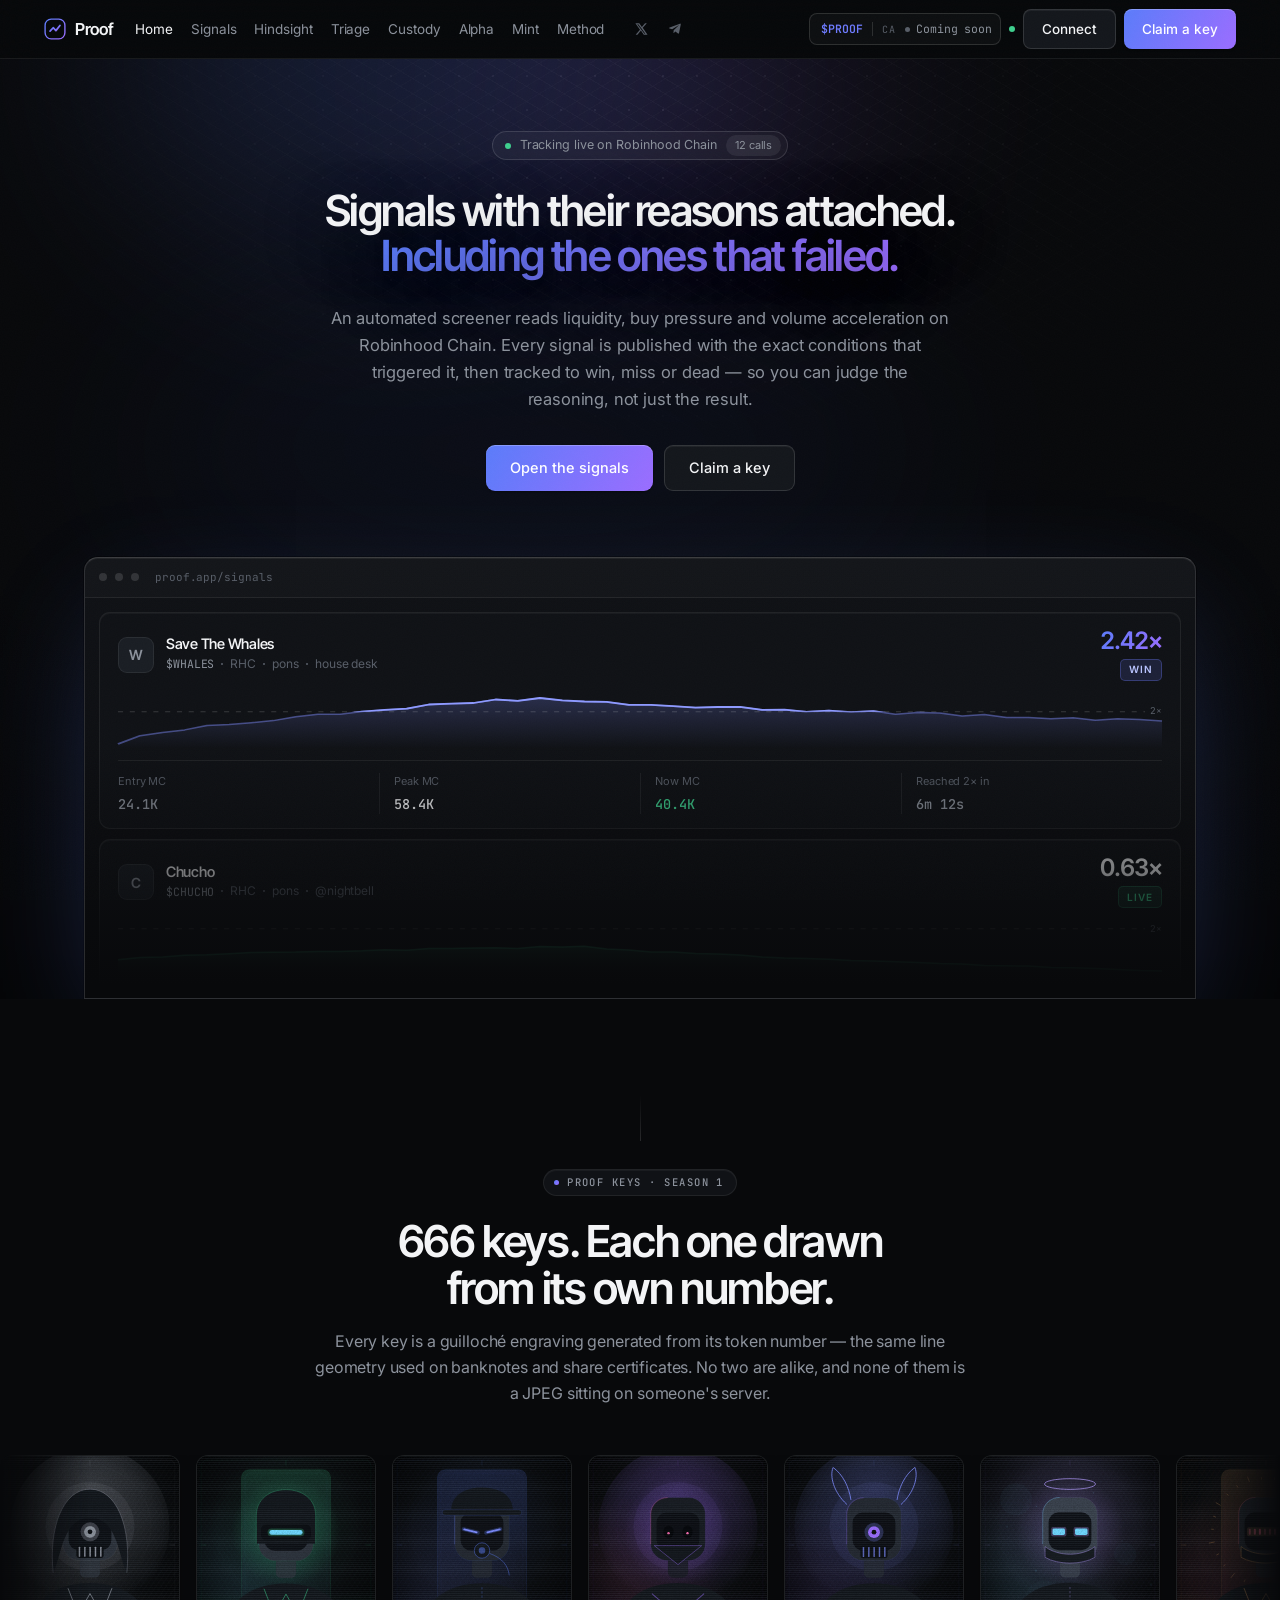
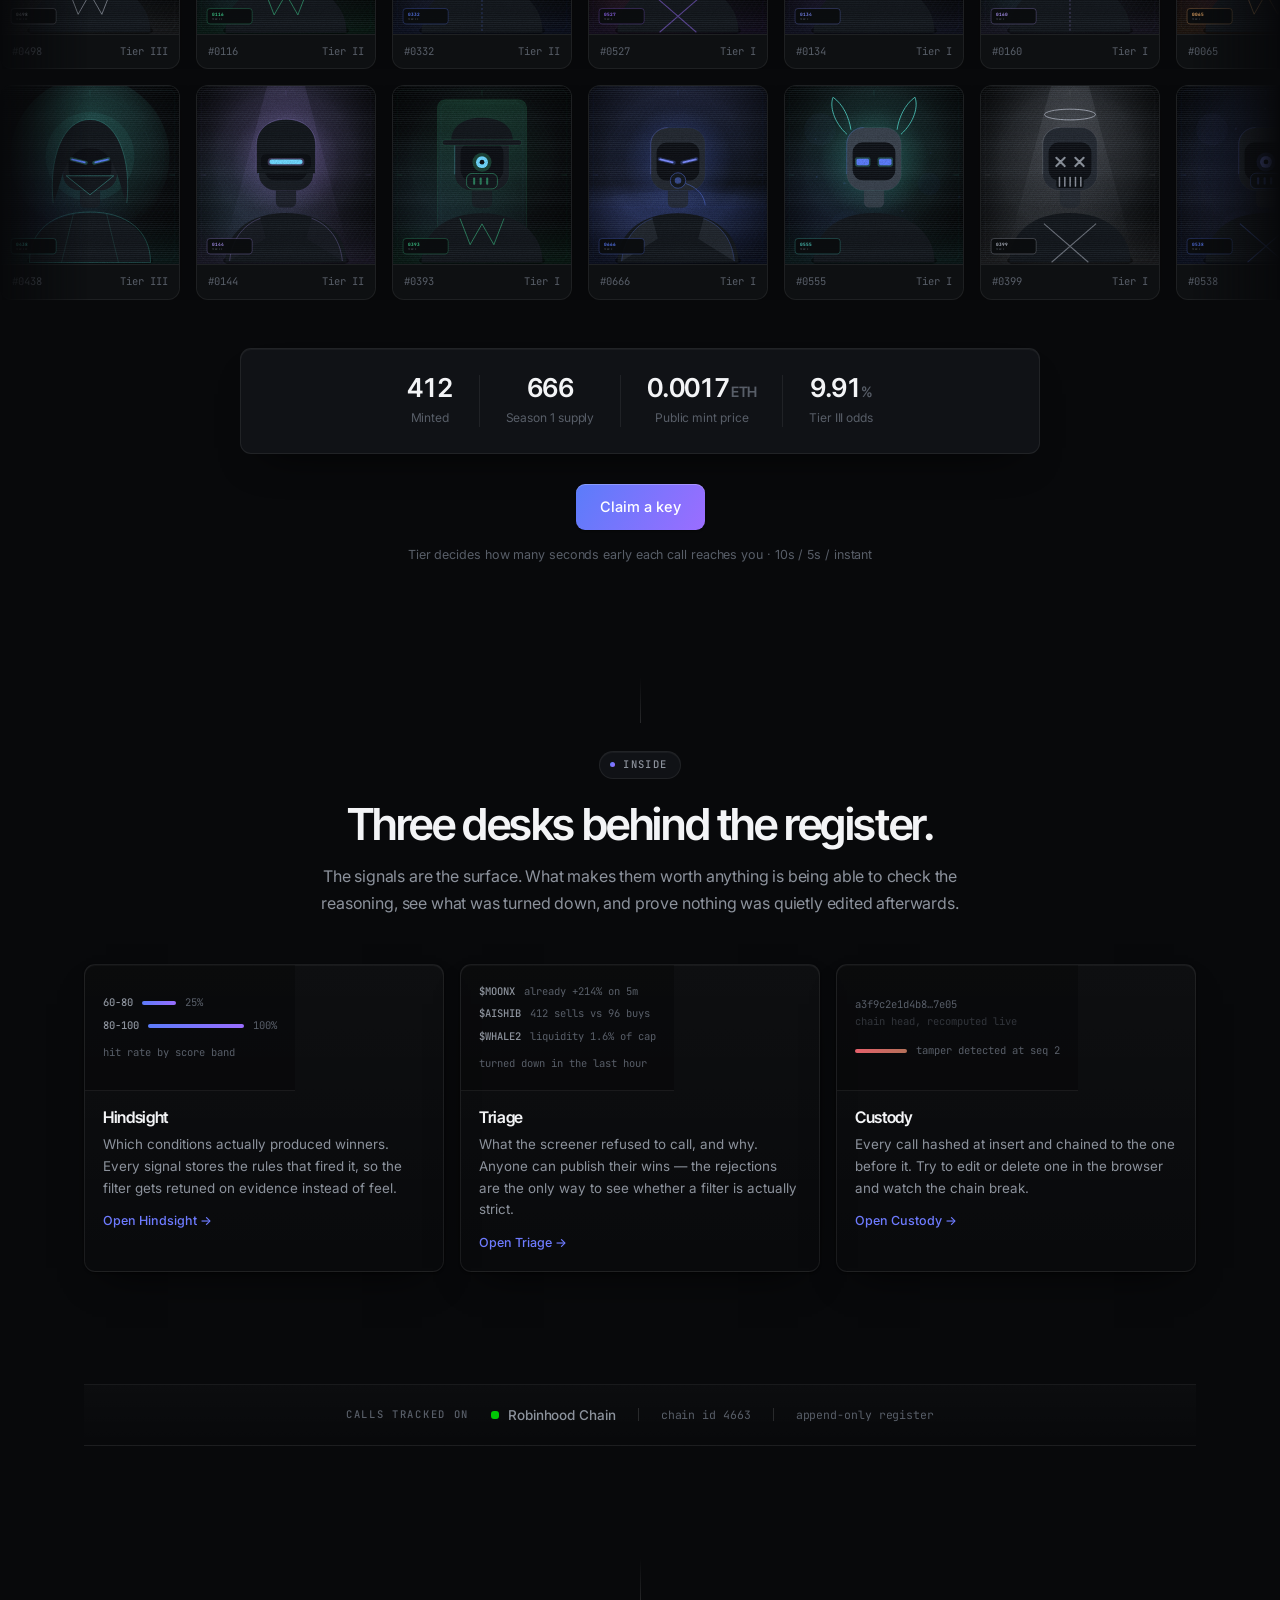
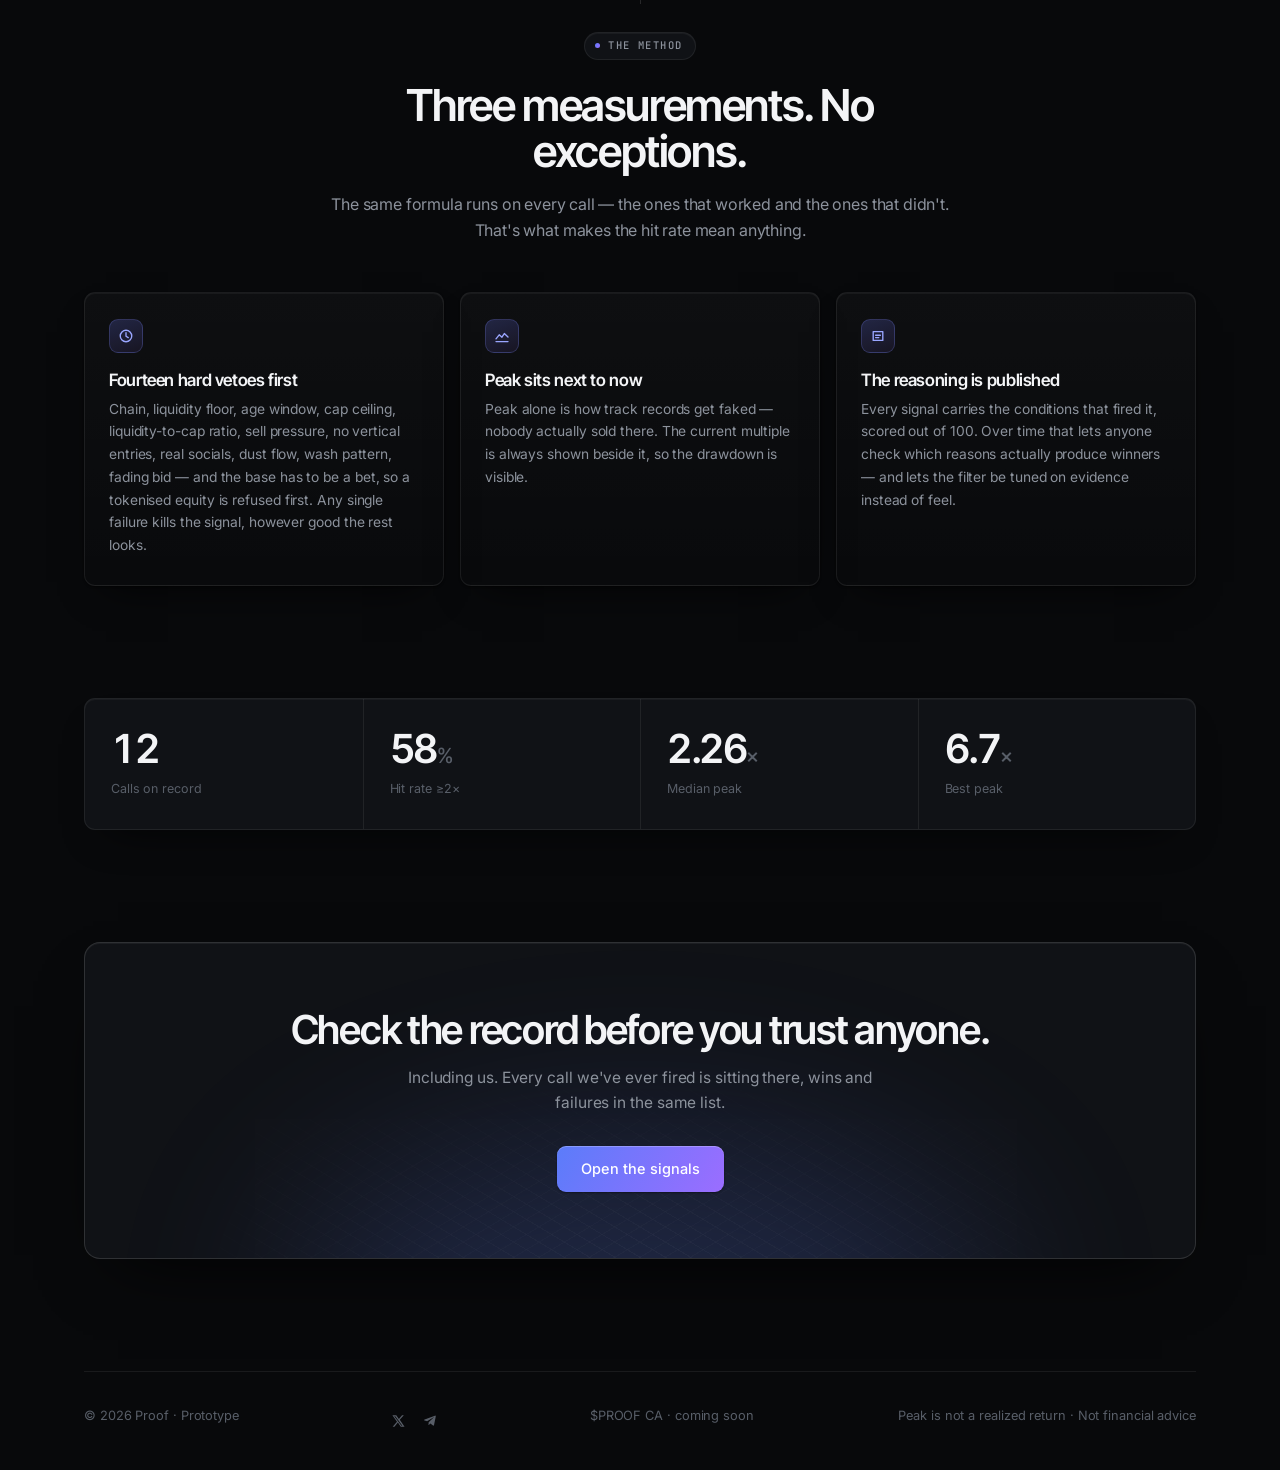
==== prototype/proof.html @ e28bf993 "Mint panel: dollars beside the ETH, or none at all Owner's instruction — the total should carry a $ " ====
<!DOCTYPE html>
<html lang="en">
<head>
<meta charset="utf-8">
<meta name="viewport" content="width=device-width, initial-scale=1">
<title>Proof — Every call on the record</title>
<link rel="preconnect" href="https://fonts.googleapis.com">
<link rel="preconnect" href="https://fonts.gstatic.com" crossorigin>
<link href="https://fonts.googleapis.com/css2?family=Inter+Tight:wght@400;500;600;700&family=Inter:wght@400;450;500;600&family=JetBrains+Mono:wght@400;500;600&display=swap" rel="stylesheet">
<style>
:root{
  --bg:#08090B; --bg-2:#0B0C0F;
  --surface:#101216; --surface-2:#14171C; --surface-3:#1A1E24;
  --border:rgba(255,255,255,.07); --border-hi:rgba(255,255,255,.13);
  --tx:#F3F4F6; --tx-2:#8C929C; --tx-3:#585E68;
  --blue:#5B7CFA; --violet:#9B6DFF; --accent:#6E7BFF;
  --grad:linear-gradient(120deg,#5B7CFA,#9B6DFF);
  --win:#3ECF8E; --dead:#E5606B;
  --display:"Inter Tight",system-ui,sans-serif;
  --ui:"Inter",system-ui,-apple-system,sans-serif;
  --mono:"JetBrains Mono",ui-monospace,Menlo,monospace;
  --art:#090B0D;              /* identical to the SVG backdrop, so no seam */
  --pad:clamp(18px,4vw,44px); --r:11px;
}
*{box-sizing:border-box;margin:0;padding:0}
html{-webkit-text-size-adjust:100%;scroll-behavior:smooth}
body{background:var(--bg);color:var(--tx);font-family:var(--ui);font-size:14px;line-height:1.5;
  -webkit-font-smoothing:antialiased;letter-spacing:-.006em;overflow-x:hidden}
body::after{content:"";position:fixed;inset:0;z-index:200;pointer-events:none;opacity:.019;
  background-image:url("data:image/svg+xml,%3Csvg xmlns='http://www.w3.org/2000/svg' width='140' height='140'%3E%3Cfilter id='n'%3E%3CfeTurbulence type='fractalNoise' baseFrequency='.85' numOctaves='3'/%3E%3C/filter%3E%3Crect width='140' height='140' filter='url(%23n)'/%3E%3C/svg%3E")}
::selection{background:rgba(110,123,255,.32);color:#fff}
::-webkit-scrollbar{width:11px;height:11px}
::-webkit-scrollbar-track{background:transparent}
::-webkit-scrollbar-thumb{background:rgba(255,255,255,.1);border-radius:99px;border:3px solid var(--bg)}
::-webkit-scrollbar-thumb:hover{background:rgba(255,255,255,.18)}
button{font:inherit;color:inherit;background:none;border:none;cursor:pointer}
input,select{font:inherit;color:inherit}
a{color:inherit;text-decoration:none}
.wrap{max-width:1200px;margin:0 auto;padding:0 var(--pad)}
.wrap-w{max-width:1340px;margin:0 auto;padding:0 var(--pad)}
.mono{font-family:var(--mono);font-variant-numeric:tabular-nums;letter-spacing:-.02em}
.hide{display:none!important}
:focus-visible{outline:2px solid var(--accent);outline-offset:2px;border-radius:4px}
h1,h2,h3{font-family:var(--display);font-weight:600;letter-spacing:-.032em;line-height:1.06}
.grad-tx{background:var(--grad);-webkit-background-clip:text;background-clip:text;color:transparent}

/* scroll reveal */
.rv{opacity:0;transform:translateY(14px);transition:opacity .7s cubic-bezier(.2,.7,.2,1),transform .7s cubic-bezier(.2,.7,.2,1)}
.rv.in{opacity:1;transform:none}

/* buttons */
.btn{position:relative;display:inline-flex;align-items:center;justify-content:center;gap:8px;
  height:40px;padding:0 18px;border-radius:8px;font-size:13.5px;font-weight:500;overflow:hidden;
  transition:background .16s,border-color .16s,transform .16s,box-shadow .16s}
.btn-p{background:var(--grad);color:#fff;box-shadow:inset 0 1px 0 rgba(255,255,255,.24),0 1px 2px rgba(0,0,0,.4)}
.btn-p::after{content:"";position:absolute;inset:0;background:linear-gradient(105deg,transparent 32%,rgba(255,255,255,.3) 46%,transparent 60%);transform:translateX(-130%);transition:transform .75s cubic-bezier(.2,.7,.2,1)}
.btn-p:hover{transform:translateY(-1px);box-shadow:inset 0 1px 0 rgba(255,255,255,.3),0 8px 26px -8px rgba(110,123,255,.75)}
.btn-p:hover::after{transform:translateX(130%)}
.btn-p:disabled{opacity:.55;cursor:not-allowed;transform:none}
.btn-s{background:var(--surface-2);border:1px solid var(--border-hi);color:var(--tx);box-shadow:inset 0 1px 0 rgba(255,255,255,.05)}
.btn-s:hover{background:var(--surface-3);border-color:rgba(255,255,255,.19);transform:translateY(-1px)}
.btn-lg{height:46px;padding:0 24px;font-size:14.5px;border-radius:9px}
.btn-full{width:100%}

/* nav */
.nav{position:sticky;top:0;z-index:100;background:rgba(8,9,11,.72);backdrop-filter:blur(20px) saturate(160%);border-bottom:1px solid var(--border)}
.nav-in{display:flex;align-items:center;gap:14px;height:58px}
.logo{display:flex;align-items:center;gap:9px;cursor:pointer}
.logo svg{width:22px;height:22px;flex-shrink:0}
.logo span{font-family:var(--display);font-size:16.5px;font-weight:600;letter-spacing:-.02em}
.nav-links{display:flex;gap:2px}
.nav-links a{font-size:13.5px;color:var(--tx-2);padding:7px 8px;border-radius:7px;transition:.15s;white-space:nowrap}
.nav-links a:hover{color:var(--tx);background:rgba(255,255,255,.045)}
.nav-links a.on{color:var(--tx)}
.nav-r{margin-left:auto;display:flex;align-items:center;gap:8px}
#connectBtn{max-width:168px;overflow:hidden;text-overflow:ellipsis;display:block;line-height:38px;padding:0 14px}
.pulse{width:6px;height:6px;border-radius:50%;background:var(--win);animation:pulse 2.4s infinite;flex-shrink:0}
@keyframes pulse{0%{box-shadow:0 0 0 0 rgba(62,207,142,.4)}70%{box-shadow:0 0 0 6px rgba(62,207,142,0)}100%{box-shadow:0 0 0 0 rgba(62,207,142,0)}}

/* hero */
.hero{position:relative;padding:72px 0 0;overflow:hidden}
.hero-in{position:relative;z-index:2;text-align:center}
.hero-txt{max-width:980px;margin:0 auto}
.dots{position:absolute;inset:0;pointer-events:none;
  background-image:radial-gradient(circle,rgba(255,255,255,.075) 1px,transparent 1px);background-size:34px 34px;
  -webkit-mask-image:radial-gradient(ellipse 62% 52% at 50% 6%,#000,transparent 72%);
  mask-image:radial-gradient(ellipse 62% 52% at 50% 6%,#000,transparent 72%)}
/* The engine-turned ground the key artwork and the banners already use. The
   page was flat near-black with nothing under the type, and flat is what reads
   as cheap: depth here comes from a hairline texture and a vignette, never from
   a brighter colour. */
.guil{position:absolute;inset:0;pointer-events:none;opacity:.05;
  background:repeating-linear-gradient(31deg,rgba(255,255,255,.5) 0 1px,transparent 1px 13px),
             repeating-linear-gradient(-31deg,rgba(255,255,255,.36) 0 1px,transparent 1px 13px);
  -webkit-mask-image:radial-gradient(ellipse 74% 58% at 50% 2%,#000,transparent 76%);
  mask-image:radial-gradient(ellipse 74% 58% at 50% 2%,#000,transparent 76%)}
.hero-vig{position:absolute;inset:0;pointer-events:none;
  background:radial-gradient(128% 100% at 50% 24%,transparent 46%,rgba(0,0,0,.5))}
.aurora{position:absolute;inset:0;pointer-events:none;overflow:hidden}
.blob{position:absolute;border-radius:50%;filter:blur(110px)}
/* Pulled off the artwork side and dialled right down. The keys carry ten
   different palettes; a saturated wash behind them fights every one. */
.b1{width:560px;height:380px;top:-190px;left:50%;transform:translateX(-92%);background:#5B7CFA;opacity:.17}
.b2{width:420px;height:320px;top:-130px;left:50%;transform:translateX(-40%);background:#9B6DFF;opacity:.12}
.b3{width:820px;height:280px;top:250px;left:50%;transform:translateX(-64%);background:#3C5BD8;opacity:.07}
.hero-in{position:relative;z-index:2}
.pill{display:inline-flex;align-items:center;gap:9px;height:29px;padding:0 6px 0 12px;
  border:1px solid var(--border-hi);border-radius:999px;background:rgba(255,255,255,.035);
  font-size:12.5px;color:var(--tx-2);backdrop-filter:blur(8px);margin-bottom:28px}
.pill .tag{background:rgba(255,255,255,.07);border-radius:999px;padding:2px 9px;font-size:11px}
/* balance, because the headline is two sentences with a break between them and
   the browser was wrapping each into two ragged lines — "failed." arrived alone
   on a fourth line, which is the first thing a reader sees. */
.hero h1{font-size:clamp(30px,3.35vw,48px);letter-spacing:-.038em;margin-bottom:26px;
  text-wrap:balance;text-shadow:0 18px 60px rgba(0,0,0,.7)}
.hero-sub{font-size:16.5px;color:var(--tx-2);line-height:1.64;max-width:62ch;margin:0 auto;letter-spacing:-.01em}
.hero-cta{display:flex;gap:11px;margin-top:32px;flex-wrap:wrap;justify-content:center}

.preview{position:relative;z-index:2;margin-top:66px;
  border:1px solid var(--border-hi);border-top-color:rgba(255,255,255,.2);border-radius:14px 14px 0 0;
  background:linear-gradient(180deg,var(--surface),var(--bg-2));
  box-shadow:inset 0 1px 0 rgba(255,255,255,.06),0 40px 120px -30px rgba(91,124,250,.32),0 0 0 1px rgba(0,0,0,.5);
  overflow:hidden}
.preview::after{content:"";position:absolute;inset:0;pointer-events:none;background:linear-gradient(180deg,transparent 42%,var(--bg) 97%)}
.pv-bar{display:flex;align-items:center;gap:8px;padding:11px 14px;border-bottom:1px solid var(--border);background:rgba(255,255,255,.017)}
.pv-dot{width:8px;height:8px;border-radius:50%;background:rgba(255,255,255,.13)}
.pv-title{margin-left:8px;font-family:var(--mono);font-size:11px;color:var(--tx-3)}
.pv-body{padding:14px;display:flex;flex-direction:column;gap:10px;text-align:left;max-height:400px}

.strip{padding:0}
.strip-in{display:flex;align-items:center;justify-content:center;gap:22px;flex-wrap:wrap;
  padding:20px 24px;border-top:1px solid var(--border);border-bottom:1px solid var(--border);
  background:linear-gradient(180deg,rgba(255,255,255,.016),transparent)}
.strip p{font-family:var(--mono);font-size:10.5px;color:var(--tx-3);letter-spacing:.16em;text-transform:uppercase;font-weight:500;margin:0}
.strip-row{display:flex;align-items:center;justify-content:center;gap:22px;flex-wrap:wrap}
.strip-row div{display:flex;align-items:center;gap:9px;font-size:13.5px;font-weight:500;color:var(--tx-2)}
.strip-row .mn{font-family:var(--mono);font-size:11.5px;color:var(--tx-3);font-weight:400}
.strip-row i{width:8px;height:8px;border-radius:3px;display:block}
.strip-row s{width:1px;height:13px;background:var(--border-hi);display:block}

/* sections */
.sec{padding:112px 0}
.sec-head{max-width:660px;margin-bottom:48px}
.sec-head.mid{margin-left:auto;margin-right:auto;text-align:center}
.sec-head.mid::before{content:"";display:block;width:1px;height:46px;margin:0 auto 28px;
  background:linear-gradient(180deg,transparent,var(--border-hi))}
.eyebrow{display:inline-flex;align-items:center;gap:8px;font-family:var(--mono);font-size:10.5px;
  font-weight:500;letter-spacing:.14em;text-transform:uppercase;color:var(--tx-2);margin-bottom:22px;
  padding:5px 12px 5px 10px;border-radius:99px;border:1px solid var(--border);background:var(--surface);
  box-shadow:inset 0 1px 0 rgba(255,255,255,.045)}
.eyebrow::before{content:"";width:5px;height:5px;border-radius:99px;background:var(--grad)}
.sec-head h2{font-size:clamp(28px,4.2vw,44px);margin-bottom:16px}
.sec-head p{font-size:16px;color:var(--tx-2);line-height:1.65;letter-spacing:-.01em}

.cards{display:grid;grid-template-columns:repeat(3,1fr);gap:16px}
.card{position:relative;border:1px solid var(--border);border-radius:var(--r);
  background:linear-gradient(180deg,rgba(255,255,255,.028),rgba(255,255,255,.008));
  padding:26px 24px 28px;transition:border-color .25s,transform .25s;
  box-shadow:inset 0 1px 0 rgba(255,255,255,.045),0 1px 2px rgba(0,0,0,.5),
    0 18px 40px -22px rgba(0,0,0,.95);overflow:hidden}
.card::before{content:"";position:absolute;inset:0;opacity:0;transition:opacity .35s;pointer-events:none;
  background:radial-gradient(360px circle at var(--mx,50%) var(--my,50%),rgba(110,123,255,.13),transparent 46%)}
.card:hover{border-color:var(--border-hi);transform:translateY(-2px)}
.card:hover::before{opacity:1}
.card>*{position:relative}
.card .ico{width:34px;height:34px;border-radius:9px;display:grid;place-items:center;margin-bottom:18px;
  background:linear-gradient(160deg,rgba(110,123,255,.22),rgba(155,109,255,.08));border:1px solid rgba(126,138,255,.24)}
.card h3{font-size:17px;margin-bottom:9px;letter-spacing:-.022em}
.card p{font-size:13.8px;color:var(--tx-2);line-height:1.65}

/* Alpha. Same vocabulary as the Triage rows it is the paid half of — a
   near miss is a rejection with the candidate still attached, so it gets the
   rejection's shape and the room a candidate needs. */
.alpha-hd{display:flex;align-items:center;justify-content:space-between;gap:20px;flex-wrap:wrap;
  padding:14px 18px;margin-bottom:22px;border:1px solid var(--border);border-radius:var(--r);
  background:var(--surface);box-shadow:inset 0 1px 0 rgba(255,255,255,.045)}
.alpha-hd .who{display:flex;align-items:center;gap:12px}
.alpha-hd .lvl{font-family:var(--mono);font-size:11px;letter-spacing:.16em;text-transform:uppercase;
  color:var(--accent);padding:4px 10px;border-radius:99px;border:1px solid rgba(126,138,255,.3)}
.alpha-hd .mn{font-family:var(--mono);font-size:11.5px;color:var(--tx-3)}
.alpha-band{display:grid;grid-template-columns:repeat(3,1fr);border:1px solid var(--border);
  border-radius:var(--r);overflow:hidden;background:var(--surface);margin-bottom:22px;
  box-shadow:inset 0 1px 0 rgba(255,255,255,.045),0 20px 44px -26px rgba(0,0,0,.95)}
.alpha-band>div{padding:20px 22px;border-left:1px solid var(--border)}
.alpha-band>div:first-child{border-left:0}
.alpha-band .v{font-family:var(--display);font-size:30px;font-weight:600;letter-spacing:-.035em;
  font-variant-numeric:tabular-nums;line-height:1}
.alpha-band .v.bad{color:var(--dead)}
.alpha-band .k{font-size:12px;color:var(--tx-3);margin-top:10px}

.nm{border:1px solid var(--border);border-radius:var(--r);background:var(--surface);
  box-shadow:inset 0 1px 0 rgba(255,255,255,.045),0 1px 2px rgba(0,0,0,.5),
    0 18px 40px -22px rgba(0,0,0,.95);padding:18px 20px;margin-bottom:12px}
.nm .top{display:flex;align-items:baseline;gap:10px;flex-wrap:wrap}
.nm .tk{font-weight:600;font-size:15.5px;letter-spacing:-.02em}
.nm .sc{font-family:var(--mono);font-size:12.5px;color:var(--tx-2);font-variant-numeric:tabular-nums}
.nm .sc b{color:var(--tx)}
.nm .warn{font-family:var(--mono);font-size:10.5px;color:var(--dead);
  padding:2px 8px;border-radius:99px;border:1px solid rgba(229,96,107,.32)}

/* The score against the track it is actually scored on. Three marks: what it
   scored, how far it could have gone at all, and where the threshold sits. A
   candidate whose reachable end stops short of the threshold line could not
   have fired whatever the market did, and that has to be visible rather than
   arithmetic the reader performs — the numbers alone read as "nearly made it"
   in exactly the case where nothing was ever on offer. */
.nm .track{position:relative;height:6px;border-radius:99px;background:rgba(255,255,255,.05);
  margin:16px 0 8px;overflow:visible}
.nm .track .reach{position:absolute;left:0;top:0;bottom:0;border-radius:99px;
  background:rgba(255,255,255,.10)}
.nm .track .got{position:absolute;left:0;top:0;bottom:0;border-radius:99px;background:var(--grad)}
.nm .track .thr{position:absolute;top:-5px;bottom:-5px;width:2px;background:var(--tx-2);border-radius:2px}
.nm .track.unreachable .thr{background:var(--dead)}
/* Labels sit under the mark they name. Centred in a flex row they float free
   of the thing they describe, which on this chart is the difference between a
   number and a caption for nothing. */
.nm .axis{position:relative;height:15px;font-family:var(--mono);font-size:10.5px;
  color:var(--tx-3);font-variant-numeric:tabular-nums}
.nm .axis span{position:absolute;top:0;white-space:nowrap}
.nm .axis .lo{left:0}
.nm .axis .hi{right:0}
.nm .axis .at{transform:translateX(-50%);color:var(--tx-2)}
.nm .axis .ar{transform:translateX(-50%)}
.nm .track.unreachable+.axis .at{color:var(--dead)}

/* Grouped, not one wrap. Reading a suffix on every pill to learn which of three
   states it is in is the reader doing the sorting the page should have done. */
.nm .cols3{display:grid;grid-template-columns:repeat(3,1fr);gap:18px;margin-top:16px}
.nm .grp .h{font-family:var(--mono);font-size:10px;letter-spacing:.16em;text-transform:uppercase;
  color:var(--tx-3);margin-bottom:9px;padding-bottom:7px;border-bottom:1px solid var(--border)}
.nm .grp.nodata .h{color:var(--dead);border-bottom-color:rgba(229,96,107,.22)}
.nm .rules{display:flex;flex-wrap:wrap;gap:6px}
.nm .r{font-family:var(--mono);font-size:10.5px;padding:3px 8px;border-radius:99px;
  border:1px solid var(--border);color:var(--tx-3)}
.nm .r.paid{border-color:rgba(126,138,255,.34);color:var(--accent)}
/* No data is not a low score, and the page must never let the two look alike. */
.nm .r.nodata{border-color:rgba(229,96,107,.3);color:var(--dead)}
.nm .grp .none{font-family:var(--mono);font-size:10.5px;color:var(--tx-3);opacity:.5}
@media(max-width:820px){.alpha-band,.nm .cols3{grid-template-columns:1fr}
  .alpha-band>div{border-left:0;border-top:1px solid var(--border)}
  .alpha-band>div:first-child{border-top:0}}
/* A card, not a banner. Stretched to the article width it was a 1340px box
   holding a paragraph, and the empty half read as something that failed to
   load rather than as a door. */
.join{display:flex;align-items:center;justify-content:space-between;gap:24px;flex-wrap:wrap;
  border:1px solid var(--border-hi);border-radius:var(--r);background:var(--surface);
  box-shadow:inset 0 1px 0 rgba(255,255,255,.05),0 20px 44px -26px rgba(0,0,0,.95);
  padding:20px 22px;margin-bottom:22px}
.join b{display:block;font-size:15px;letter-spacing:-.02em;margin-bottom:5px}
.join span{display:block;font-size:13.2px;color:var(--tx-2);line-height:1.6;max-width:66ch}
.joinmsg{font-size:13px;margin:-10px 0 22px;padding:12px 16px;border-radius:var(--r);
  border:1px solid var(--border);background:var(--surface-2);line-height:1.65}
.joinmsg a{color:var(--accent);word-break:break-all}
.joinmsg span{display:block;color:var(--tx-3);font-size:12px;margin-top:5px}
.joinmsg.bad{border-color:rgba(229,96,107,.3)}

.lockbox{max-width:620px;margin:0 auto;position:relative;overflow:hidden;
  border:1px solid var(--border-hi);border-radius:var(--r);background:var(--surface);
  box-shadow:inset 0 1px 0 rgba(255,255,255,.05),0 24px 56px -28px rgba(0,0,0,1);
  padding:40px 34px 36px;text-align:center}
.lockbox .guil{opacity:.05;
  -webkit-mask-image:radial-gradient(ellipse 78% 90% at 50% 0%,#000,transparent 76%);
  mask-image:radial-gradient(ellipse 78% 90% at 50% 0%,#000,transparent 76%)}
.lockbox>*{position:relative}
.lockbox h3{font-size:19px;margin-bottom:10px}
.lockbox p{font-size:14.5px;color:var(--tx-2);max-width:56ch;margin:0 auto 20px;line-height:1.65}
.lockbox .rungs{display:flex;justify-content:center;gap:0;flex-wrap:wrap;margin-bottom:24px}
.lockbox .rung{padding:0 22px;border-left:1px solid var(--border);text-align:center}
.lockbox .rung:first-child{border-left:0}
.lockbox .rung b{display:block;font-family:var(--display);font-size:22px;font-weight:600;letter-spacing:-.032em}
.lockbox .rung span{display:block;font-size:11.5px;color:var(--tx-3);margin-top:6px}
.lockbox .rung.on b{color:var(--accent)}

.metrics{display:grid;grid-template-columns:repeat(4,1fr);border:1px solid var(--border);border-radius:var(--r);
  overflow:hidden;background:var(--surface);
  box-shadow:inset 0 1px 0 rgba(255,255,255,.045),0 20px 44px -26px rgba(0,0,0,.95)}
.met{padding:30px 26px;border-left:1px solid var(--border)}
.met:first-child{border-left:none}
.met .v{font-family:var(--display);font-size:clamp(30px,3.6vw,40px);font-weight:600;letter-spacing:-.035em;font-variant-numeric:tabular-nums;line-height:1}
.met .v span{font-size:.52em;color:var(--tx-3);font-weight:500}
.met .k{font-size:12.5px;color:var(--tx-3);margin-top:11px}

.ctaband{position:relative;border:1px solid var(--border-hi);border-radius:16px;padding:66px 40px;text-align:center;overflow:hidden;
  background:var(--surface);box-shadow:inset 0 1px 0 rgba(255,255,255,.05),0 30px 70px -34px rgba(0,0,0,1)}
.ctaband .guil{-webkit-mask-image:radial-gradient(ellipse 70% 100% at 50% 100%,#000,transparent 74%);
  mask-image:radial-gradient(ellipse 70% 100% at 50% 100%,#000,transparent 74%);opacity:.055}
.ctaband .glow{position:absolute;width:700px;height:340px;border-radius:50%;filter:blur(100px);background:#5B7CFA;opacity:.2;bottom:-220px;left:50%;transform:translateX(-50%)}
.ctaband h2{position:relative;font-size:clamp(26px,3.8vw,40px);margin-bottom:15px}
.ctaband p{position:relative;color:var(--tx-2);font-size:15.5px;max-width:48ch;margin:0 auto 30px;line-height:1.6}
.ctaband .btn{position:relative}
footer{border-top:1px solid var(--border);padding:34px 0;display:flex;justify-content:space-between;gap:18px;flex-wrap:wrap;font-size:12.8px;color:var(--tx-3)}

/* ══ record card ══ */
.rec{border:1px solid var(--border);border-radius:var(--r);background:var(--surface);padding:16px 18px 14px;
  transition:border-color .2s,background .2s;box-shadow:inset 0 1px 0 rgba(255,255,255,.04);animation:fade .4s ease backwards}
@keyframes fade{from{opacity:0;transform:translateY(6px)}to{opacity:1;transform:none}}
.rec:hover{border-color:var(--border-hi);background:var(--surface-2)}
.rec.dead{opacity:.62}
.rec.flash{animation:flash 1.5s ease}
@keyframes flash{0%{box-shadow:0 0 0 1px rgba(110,123,255,.75),0 0 48px -6px rgba(110,123,255,.8)}100%{box-shadow:inset 0 1px 0 rgba(255,255,255,.04)}}
.rh{display:flex;align-items:center;gap:12px}
.tok{width:36px;height:36px;border-radius:9px;flex-shrink:0;display:grid;place-items:center;font-family:var(--display);font-size:14px;font-weight:600;color:var(--tx-2);background:var(--surface-3);border:1px solid var(--border)}
.rh-id{min-width:0;flex:1}
.rh-id h3{font-size:14.5px;font-weight:550;letter-spacing:-.018em;white-space:nowrap;overflow:hidden;text-overflow:ellipsis}
.rh-meta{display:flex;align-items:center;gap:7px;margin-top:3px;font-size:12px;color:var(--tx-3)}
.rh-meta .tk{font-family:var(--mono);font-size:11.5px;color:var(--tx-2)}
.dotsep{width:2px;height:2px;border-radius:50%;background:var(--tx-3);flex-shrink:0}
.mx{text-align:right;flex-shrink:0}
.mx .big{font-family:var(--display);font-size:24px;font-weight:600;letter-spacing:-.035em;font-variant-numeric:tabular-nums;line-height:1}
.mx .big.w{background:var(--grad);-webkit-background-clip:text;background-clip:text;color:transparent}
.mx .big.d{color:var(--dead)} .mx .big.m{color:var(--tx-3)}
.badge{display:inline-block;margin-top:6px;font-size:10px;font-weight:600;letter-spacing:.09em;padding:2.5px 8px;border-radius:5px}
.badge.win{color:#B9C4FF;background:rgba(110,123,255,.15);border:1px solid rgba(110,123,255,.3)}
.badge.miss{color:var(--tx-3);background:rgba(255,255,255,.045);border:1px solid var(--border)}
.badge.open{color:var(--win);background:rgba(62,207,142,.12);border:1px solid rgba(62,207,142,.26)}
.badge.dead{color:var(--dead);background:rgba(229,96,107,.11);border:1px solid rgba(229,96,107,.26)}
.badge+.badge{margin-left:5px}
.spark{margin:13px 0 2px;height:54px;position:relative}
.spark svg{width:100%;height:100%;display:block;overflow:visible}
.thresh{stroke:rgba(255,255,255,.16);stroke-width:1;stroke-dasharray:3 4}
.thresh-lbl{position:absolute;right:0;font-family:var(--mono);font-size:9.5px;color:var(--tx-3);transform:translateY(-50%);background:var(--surface);padding-left:5px}
.rec:hover .thresh-lbl{background:var(--surface-2)}
.why{margin:12px 0 2px;padding-top:11px;border-top:1px solid var(--border)}
.why-h{display:flex;align-items:center;gap:8px;font-size:10.5px;color:var(--tx-3);
  letter-spacing:.05em;margin-bottom:8px}
.why-h b{font-family:var(--mono);font-size:10.5px;font-weight:600;color:var(--accent);
  background:rgba(110,123,255,.13);border:1px solid rgba(110,123,255,.3);
  border-radius:5px;padding:1.5px 7px}
.wchip{display:inline-block;font-size:11.5px;color:var(--tx-2);background:rgba(255,255,255,.032);
  border:1px solid var(--border);border-radius:7px;padding:4px 9px;margin:0 5px 5px 0;line-height:1.4}
.rec:hover .wchip{border-color:rgba(255,255,255,.1)}
.rf{display:grid;grid-template-columns:repeat(4,1fr);margin-top:12px;padding-top:12px;border-top:1px solid var(--border)}
.rf>div{padding-left:14px;border-left:1px solid var(--border)}
.rf>div:first-child{padding-left:0;border-left:none}
.rf .k{font-size:11px;color:var(--tx-3);margin-bottom:5px}
.rf .v{font-family:var(--mono);font-size:13.5px;font-weight:500;font-variant-numeric:tabular-nums}
.rf .v.up{color:var(--win)} .rf .v.dn{color:var(--dead)} .rf .v.mut{color:var(--tx-2)}
.rft{display:flex;align-items:center;gap:10px;flex-wrap:wrap;margin-top:12px;padding-top:11px;border-top:1px solid var(--border);font-family:var(--mono);font-size:10.5px;color:var(--tx-3)}
.ca{display:flex;align-items:center;gap:6px;padding:3px 8px;border-radius:6px;border:1px solid var(--border);transition:.15s}
.ca:hover{border-color:var(--border-hi);color:var(--tx-2);background:rgba(255,255,255,.03)}
.ca.ok{border-color:rgba(62,207,142,.4);color:var(--win)}
.live-tag{margin-left:auto;display:flex;align-items:center;gap:6px;color:var(--win)}

/* ══ register ══ */
.reg-head{padding:44px 0 26px;display:flex;justify-content:space-between;align-items:flex-end;gap:28px;flex-wrap:wrap}
.reg-head h1{font-size:clamp(30px,4.2vw,40px);letter-spacing:-.038em}
.reg-head p{color:var(--tx-2);font-size:14.5px;margin-top:10px;max-width:44ch;line-height:1.6}
.reg-figs{display:flex}
.rg{padding:0 20px;border-left:1px solid var(--border)}
.rg:first-child{padding-left:0;border-left:none}
.rg .v{font-family:var(--display);font-size:27px;font-weight:600;letter-spacing:-.035em;font-variant-numeric:tabular-nums;line-height:1}
.rg .v span{font-size:.55em;color:var(--tx-3)}
.rg .k{font-size:11.5px;color:var(--tx-3);margin-top:8px}
.rail{display:flex;align-items:center;gap:10px;flex-wrap:wrap;padding:14px 0;border-top:1px solid var(--border);border-bottom:1px solid var(--border);position:sticky;top:58px;z-index:40;background:rgba(8,9,11,.82);backdrop-filter:blur(18px)}
.seg{display:flex;gap:2px;background:var(--surface);border:1px solid var(--border);border-radius:9px;padding:3px}
.seg button{padding:6px 13px;font-size:12.5px;font-weight:500;color:var(--tx-3);border-radius:6px;transition:.15s}
.seg button:hover{color:var(--tx-2)}
.seg button.on{color:var(--tx);background:var(--surface-3);box-shadow:inset 0 1px 0 rgba(255,255,255,.07)}
.sel{background:var(--surface);border:1px solid var(--border);border-radius:9px;padding:8px 11px;font-size:12.5px;color:var(--tx-2);outline:none;cursor:pointer}
.sel option{background:var(--surface-2);color:var(--tx)}
.chip{display:flex;align-items:center;gap:7px;background:rgba(110,123,255,.13);border:1px solid rgba(110,123,255,.32);color:#B9C4FF;border-radius:8px;padding:7px 11px;font-size:12px;font-weight:500}
.rail .cnt{margin-left:auto;font-family:var(--mono);font-size:11.5px;color:var(--tx-3)}
.reg-grid{display:grid;grid-template-columns:minmax(0,1fr) 312px;gap:26px;padding:24px 0 90px;align-items:start}
.feed{display:flex;flex-direction:column;gap:11px}
.side{position:sticky;top:126px;display:flex;flex-direction:column;gap:12px}
.pnl{border:1px solid var(--border);border-radius:var(--r);background:var(--surface);padding:16px;box-shadow:inset 0 1px 0 rgba(255,255,255,.04)}
.pnl h4{font-size:12px;font-weight:550;color:var(--tx-2);margin-bottom:14px;display:flex;justify-content:space-between}
.pnl h4 span{color:var(--tx-3);font-weight:400}
.srch{display:flex;align-items:center;gap:9px;border:1px solid var(--border);border-radius:9px;background:var(--surface);padding:10px 13px;transition:.18s}
.srch:focus-within{border-color:rgba(110,123,255,.5);box-shadow:0 0 0 3px rgba(110,123,255,.11)}
.srch input{background:none;border:none;outline:none;width:100%;font-size:13px}
.srch input::placeholder{color:var(--tx-3)}
.lrow{display:grid;grid-template-columns:1fr auto;gap:10px;align-items:center;padding:9px 0;border-bottom:1px solid var(--border)}
.lrow:last-child{border-bottom:none;padding-bottom:0}
.lrow .who{font-size:13px;font-weight:500}
.lrow .sub{font-family:var(--mono);font-size:10.5px;color:var(--tx-3);margin-top:3px}
.lrow .pct{font-family:var(--mono);font-size:13px;font-variant-numeric:tabular-nums}
.mini{height:3px;border-radius:3px;background:rgba(255,255,255,.06);margin-top:7px;overflow:hidden}
.mini i{display:block;height:100%;background:var(--grad)}
.crow{display:flex;align-items:center;gap:10px;width:100%;padding:9px 0;border-bottom:1px solid var(--border);text-align:left;transition:.15s}
.crow:last-child{border-bottom:none}
.crow:hover .cn,.crow.on .cn{color:var(--accent)}
.cdot{width:8px;height:8px;border-radius:3px;flex-shrink:0}
.cn{font-size:13px;font-weight:500;transition:.15s}
.cs{font-family:var(--mono);font-size:10.5px;color:var(--tx-3);margin-top:2px}
.crow .pc{margin-left:auto;font-family:var(--mono);font-size:12.5px;font-variant-numeric:tabular-nums}
.empty{padding:64px 20px;text-align:center;border:1px dashed var(--border-hi);border-radius:var(--r);color:var(--tx-3);font-size:14px}

/* ══ MINT ══ */
.mint-head{padding:66px 0 44px;text-align:center;position:relative}
.mint-grid{display:grid;grid-template-columns:minmax(0,1fr) 396px;gap:34px;align-items:start;padding-bottom:20px}
.keystage{position:relative;border:1px solid rgba(255,255,255,.1);border-radius:16px;overflow:hidden;
  background:var(--art);
  box-shadow:0 26px 60px -26px rgba(0,0,0,.95),0 0 0 1px rgba(0,0,0,.6)}
.keystage .art{display:block;width:100%;aspect-ratio:1/1;max-height:560px}
.keystage .lbl{position:absolute;left:20px;bottom:18px;font-family:var(--mono);font-size:11.5px;color:var(--tx-3)}
.keystage .tierbadge{position:absolute;right:20px;bottom:18px;font-size:11px;font-weight:600;letter-spacing:.08em;
  padding:4px 11px;border-radius:999px;border:1px solid rgba(110,123,255,.35);background:rgba(110,123,255,.14);color:#B9C4FF}
.keytools{display:flex;gap:10px;margin-top:14px;flex-wrap:wrap;align-items:center}
.keytools .note{font-size:12.5px;color:var(--tx-3);margin-left:auto}
.gspin{transform-origin:300px 300px;animation:spin 120s linear infinite}
@keyframes spin{to{transform:rotate(360deg)}}
.gspin-r{transform-origin:300px 300px;animation:spin 86s linear infinite reverse}
@keyframes bloom{0%{opacity:0;transform:scale(.94)}100%{opacity:1;transform:scale(1)}}
.blooming{animation:bloom .8s cubic-bezier(.2,.8,.3,1)}

/* animated border panel — used once */
.abord{position:relative;border-radius:15px;padding:1px;overflow:hidden;background:var(--border)}
.abord::before{content:"";position:absolute;left:50%;top:50%;width:230%;aspect-ratio:1;transform:translate(-50%,-50%);
  background:conic-gradient(from 0deg,transparent 0deg,#5B7CFA 26deg,#9B6DFF 52deg,transparent 96deg,transparent 360deg);
  animation:spin 5.5s linear infinite}
.abord>.inner{position:relative;z-index:1;border-radius:14px;background:var(--surface);padding:24px}
.mintpanel .top{display:flex;align-items:center;justify-content:space-between;margin-bottom:18px}
.mintpanel .phase{display:flex;align-items:center;gap:8px;font-size:13px;font-weight:500}
.mintpanel .live{font-size:11px;font-weight:600;letter-spacing:.07em;color:var(--win);background:rgba(62,207,142,.12);border:1px solid rgba(62,207,142,.26);padding:3px 9px;border-radius:999px}
.prow{display:flex;align-items:baseline;justify-content:space-between;padding:13px 0;border-top:1px solid var(--border)}
.prow .k{font-size:13px;color:var(--tx-2)}
.prow .v{font-family:var(--mono);font-size:14px;font-variant-numeric:tabular-nums}
.prow .v.big{font-family:var(--display);font-size:24px;font-weight:600;letter-spacing:-.03em}
/* The dollar figure sits under the asset figure, never beside it: the wallet
   signs the ETH and the dollars are a convenience, and two numbers on one line
   read as a choice of currency. Absent when the rate could not be read. */
.prow .usd{display:block;font-family:var(--mono);font-size:11.5px;color:var(--tx-3);
 letter-spacing:.02em;margin-top:3px;text-align:right}
.qty{display:flex;align-items:center;gap:0;border:1px solid var(--border);border-radius:9px;overflow:hidden}
.qty button{width:34px;height:34px;color:var(--tx-2);font-size:16px;transition:.15s}
.qty button:hover{background:var(--surface-3);color:var(--tx)}
.qty button:disabled{opacity:.3;cursor:not-allowed}
.qty span{width:42px;text-align:center;font-family:var(--mono);font-size:14px;font-variant-numeric:tabular-nums}
.supply{margin-top:18px}
.supbar{height:5px;border-radius:99px;background:rgba(255,255,255,.07);overflow:hidden;margin-top:9px}
.supbar i{display:block;height:100%;background:var(--grad);transition:width .6s cubic-bezier(.2,.8,.3,1)}
.supmeta{display:flex;justify-content:space-between;font-family:var(--mono);font-size:11.5px;color:var(--tx-3)}
.mintnote{font-size:11.8px;color:var(--tx-3);line-height:1.65;margin-top:14px;text-align:center}
.mintmsg{font-size:12.2px;line-height:1.6;margin-top:12px;text-align:center;color:var(--tx-2);font-family:var(--mono);word-break:break-word}
.mintmsg.bad{color:var(--dead)}
.mintmsg.good{color:var(--win)}
.mintmsg a{color:inherit}

.odds{display:grid;grid-template-columns:repeat(3,1fr);gap:16px}
.odd{position:relative;border:1px solid var(--border);border-radius:var(--r);padding:22px;overflow:hidden;
  background:linear-gradient(180deg,rgba(255,255,255,.026),rgba(255,255,255,.006));
  box-shadow:inset 0 1px 0 rgba(255,255,255,.045),0 1px 2px rgba(0,0,0,.5),
    0 18px 40px -22px rgba(0,0,0,.95);transition:.2s}
.odd:hover{border-color:var(--border-hi);transform:translateY(-2px)}
.odd.t3{border-color:rgba(126,138,255,.34);background:linear-gradient(180deg,rgba(110,123,255,.1),rgba(155,109,255,.02))}
.odd .t{display:flex;align-items:center;justify-content:space-between;margin-bottom:16px}
.odd .t b{font-size:13.5px;font-weight:600}
.odd .t i{font-family:var(--mono);font-size:11px;color:var(--tx-3);font-style:normal}
.odd .lat{font-family:var(--display);font-size:34px;font-weight:600;letter-spacing:-.035em;line-height:1}
.odd .lat small{font-size:14px;color:var(--tx-3);font-weight:500;margin-left:4px}
.odd .d{font-size:13px;color:var(--tx-2);margin-top:11px;line-height:1.6}
.odd .bar{height:4px;border-radius:99px;background:rgba(255,255,255,.06);margin-top:18px;overflow:hidden}
.odd .bar i{display:block;height:100%;background:var(--grad)}
.odd .sup{font-family:var(--mono);font-size:11px;color:var(--tx-3);margin-top:9px;display:flex;justify-content:space-between}

.phases{border:1px solid var(--border);border-radius:var(--r);overflow:hidden;background:var(--surface)}
.ph{display:grid;grid-template-columns:1fr 1fr 1fr auto;gap:14px;align-items:center;padding:16px 20px;border-top:1px solid var(--border);font-size:13.2px}
.ph:first-child{border-top:none;background:rgba(255,255,255,.02);color:var(--tx-3);font-size:11.5px;font-weight:500;letter-spacing:.03em;text-transform:uppercase}
.ph .mn{font-family:var(--mono);font-variant-numeric:tabular-nums}
.st{font-size:11px;font-weight:600;letter-spacing:.06em;padding:3px 9px;border-radius:999px;justify-self:end}
.st.done{color:var(--tx-3);background:rgba(255,255,255,.045);border:1px solid var(--border)}
.st.now{color:var(--win);background:rgba(62,207,142,.12);border:1px solid rgba(62,207,142,.26)}
.st.next{color:#B9C4FF;background:rgba(110,123,255,.13);border:1px solid rgba(110,123,255,.3)}
.perks{display:grid;grid-template-columns:repeat(2,1fr);gap:16px}
.perk{display:flex;gap:14px;border:1px solid var(--border);border-radius:var(--r);padding:20px;background:linear-gradient(180deg,rgba(255,255,255,.024),transparent);box-shadow:inset 0 1px 0 rgba(255,255,255,.04)}
.perk .n{font-family:var(--mono);font-size:11px;color:var(--accent);flex-shrink:0;padding-top:2px}
.perk h3{font-size:15px;margin-bottom:7px;letter-spacing:-.02em}
.perk p{font-size:13.2px;color:var(--tx-2);line-height:1.6}

/* key gallery marquee */
.marq{position:relative;overflow:hidden;
  -webkit-mask-image:linear-gradient(90deg,transparent,#000 7%,#000 93%,transparent);
  mask-image:linear-gradient(90deg,transparent,#000 7%,#000 93%,transparent)}
.marq+.marq{margin-top:16px}
.marq-row{display:flex;gap:16px;width:max-content;animation:slide 64s linear infinite}
.marq-row.rev{animation-direction:reverse}
.marq-row:hover{animation-play-state:paused}
@keyframes slide{to{transform:translateX(-50%)}}
.keycard{width:180px;flex-shrink:0;border:1px solid rgba(255,255,255,.085);border-radius:12px;overflow:hidden;
  background:var(--art);transition:.25s;box-shadow:0 6px 18px -8px rgba(0,0,0,.75)}
.keycard:hover{border-color:rgba(126,138,255,.45);transform:translateY(-3px);box-shadow:0 14px 34px -12px rgba(110,123,255,.5)}
.keycard svg{display:block;width:100%;aspect-ratio:1/1}
.keycard .meta{display:flex;justify-content:space-between;padding:9px 11px;border-top:1px solid rgba(255,255,255,.07);background:rgba(255,255,255,.02);
  font-family:var(--mono);font-size:10.5px;color:var(--tx-3)}
.keystats{display:flex;justify-content:center;gap:0;flex-wrap:wrap;margin:48px auto 30px;max-width:800px;
  padding:26px 0;border:1px solid var(--border);border-radius:var(--r);background:var(--surface);
  box-shadow:inset 0 1px 0 rgba(255,255,255,.045),0 20px 44px -26px rgba(0,0,0,.95)}
.ks{padding:0 26px;border-left:1px solid var(--border);text-align:center}
.ks:first-child{border-left:none}
.ks .v{font-family:var(--display);font-size:26px;font-weight:600;letter-spacing:-.032em;font-variant-numeric:tabular-nums;line-height:1}
.ks .k{font-size:12px;color:var(--tx-3);margin-top:8px}


.revealbar{display:flex;align-items:center;gap:10px;margin-top:16px;padding-top:14px;
  border-top:1px solid var(--border);font-size:11.5px;color:var(--tx-3)}
.revealbar .seg button{padding:5px 10px;font-size:11.5px}
.risk{font-size:11px;color:var(--tx-3);line-height:1.65;margin-top:14px;padding:11px 13px;
  border:1px solid var(--border);border-radius:9px;background:rgba(229,96,107,.045)}
/* shared page furniture for the three new desks */
.pghead{padding:44px 0 26px;border-bottom:1px solid var(--border)}
.pghead h1{font-size:clamp(30px,4.2vw,40px);letter-spacing:-.038em}
.pghead p{color:var(--tx-2);font-size:14.5px;margin-top:10px;max-width:62ch;line-height:1.65}
.cols{display:grid;gap:16px;padding:26px 0 90px}
.c2{grid-template-columns:minmax(0,1fr) minmax(0,1fr)}
.c3{grid-template-columns:repeat(3,minmax(0,1fr))}
.box{border:1px solid var(--border);border-radius:var(--r);background:var(--surface);
  box-shadow:inset 0 1px 0 rgba(255,255,255,.04);padding:18px 20px 20px}
.box h3{font-size:13.5px;font-weight:600;letter-spacing:-.01em;margin-bottom:4px}
.box .sub{font-size:12px;color:var(--tx-3);margin-bottom:16px;line-height:1.55}
.tbl{width:100%;border-collapse:collapse;font-size:12.5px}
.tbl th{text-align:left;font-weight:500;color:var(--tx-3);font-size:10.5px;letter-spacing:.08em;
  text-transform:uppercase;padding:0 10px 9px 0;border-bottom:1px solid var(--border)}
.tbl td{padding:9px 10px 9px 0;border-bottom:1px solid var(--border);color:var(--tx-2)}
.tbl tr:last-child td{border-bottom:none}
.tbl td.k{color:var(--tx);font-weight:500}
.tbl td.n{font-family:var(--mono);font-variant-numeric:tabular-nums;text-align:right}
.lift{display:flex;align-items:center;gap:9px;min-width:120px}
.lift i{display:block;height:5px;border-radius:3px;background:var(--grad)}
.lift i.low{background:linear-gradient(90deg,#6E757E,#8C929C)}
/* Score bands. The bars used to be flex children with a percentage height
   next to their own labels, so flex-shrink squeezed every one of them into the
   same leftover space: 58%, 45% and 50% drew as three identical blocks. A bar
   is now absolutely positioned inside a fixed plot box, measured from zero, so
   its length is the number. */
/* The plot takes only the width its bars need. Stretched across a full-width
   box, three bars became billboards with a thousand pixels of nothing beside
   them, and the baseline label ended up further from the line than from the
   page edge. */
.bandwrap{display:grid;grid-template-columns:auto minmax(0,340px);gap:56px;
  justify-content:start;align-items:start;margin-top:24px}
/* padding-right is the reference line's label gutter: it sits at the end of
   the line, inside the plot, instead of drifting into the note beside it. */
.bars{position:relative;display:grid;grid-auto-flow:column;grid-auto-columns:64px;
  justify-content:start;align-items:start;gap:22px;padding-right:96px;--plot:176px}
.bd{display:grid;grid-template-rows:var(--plot) auto}
.bd .col{position:relative}
.bd .col i{position:absolute;left:0;right:0;bottom:0;background:var(--grad);
  border-radius:4px 4px 0 0;min-height:2px}
/* The 95% range for this many calls. On a band of two it covers most of the
   axis, which is the honest picture and the reason it is drawn. */
.bd .col u{position:absolute;left:50%;margin-left:-6px;width:12px;
  border-top:1px solid var(--tx-3);border-bottom:1px solid var(--tx-3)}
.bd .col u::after{content:"";position:absolute;left:5px;top:0;bottom:0;width:1px;background:var(--tx-3)}
.bd .lb{display:flex;flex-direction:column;gap:3px;padding-top:11px;text-align:center}
.bd .lb em{font-family:var(--mono);font-size:11px;color:var(--tx-2);font-style:normal}
.bd .lb b{font-family:var(--mono);font-size:16px;font-weight:600;color:var(--tx);
  font-variant-numeric:tabular-nums;letter-spacing:-.01em}
.bd .lb i{font-family:var(--mono);font-size:10.5px;color:var(--tx-3);font-style:normal;line-height:1.35}
.bd.thin .col i{opacity:.3}
.bd.thin .lb b{color:var(--tx-2)}
/* One axis under all the bars. A border on each column drew it in segments
   with gaps, which reads as an unfinished chart rather than a baseline. */
.bars .base{position:absolute;left:0;right:0;top:0;height:var(--plot);pointer-events:none}
.bars .base::after{content:"";position:absolute;left:0;right:0;bottom:0;
  border-top:1px solid var(--border-hi)}
.bars .base i{position:absolute;left:0;right:0;border-top:1px solid rgba(255,255,255,.2)}
.bars .base em{position:absolute;right:0;transform:translateY(-50%);white-space:nowrap;padding-left:12px;
  font-family:var(--mono);font-size:10px;color:var(--tx-3);font-style:normal;background:var(--surface)}
.bandkey{font-size:12px;color:var(--tx-3);line-height:1.7}
.bandkey p{margin:0 0 11px}
.bandkey p:last-child{margin:0}
.bandkey b{color:var(--tx-2);font-weight:500}
/* Nothing to plot: drop the bar-width columns, or the message is squeezed
   into 86px and reads as a broken chart rather than an empty one. */
.bars.no-data{grid-auto-columns:auto}
.bars .empty{padding:34px 0;border:none;text-align:left;color:var(--tx-3);font-size:13px}
@media(max-width:860px){.bandwrap{grid-template-columns:1fr;gap:22px}
  .bars{grid-auto-columns:minmax(0,1fr);gap:14px}}
.stat{display:flex;justify-content:space-between;align-items:baseline;padding:10px 0;border-bottom:1px solid var(--border)}
.stat:last-child{border-bottom:none}
.stat .l{font-size:12.5px;color:var(--tx-2)}
.stat .v{font-family:var(--mono);font-size:13.5px;font-variant-numeric:tabular-nums}
.job{display:grid;grid-template-columns:9px 1fr auto auto;gap:12px;align-items:center;
  padding:12px 0;border-bottom:1px solid var(--border)}
.job:last-child{border-bottom:none}
.job .dot{width:7px;height:7px;border-radius:50%;background:var(--win);animation:pulse 2.4s infinite}
.job .nm{font-size:13px;font-weight:500}
.job .de{font-size:11.5px;color:var(--tx-3);margin-top:2px}
.job .iv,.job .ago{font-family:var(--mono);font-size:11.5px;color:var(--tx-3)}
.rej{display:flex;align-items:center;gap:11px;padding:10px 0;border-bottom:1px solid var(--border);font-size:12.5px}
.rej:last-child{border-bottom:none}
.rej .tk{font-family:var(--mono);font-size:11.5px;color:var(--tx-2);width:76px;flex-shrink:0}
.rej .rs{color:var(--tx-3);flex:1;line-height:1.45}
.rej .tag{font-family:var(--mono);font-size:9.5px;letter-spacing:.06em;color:var(--dead);
  background:rgba(229,96,107,.1);border:1px solid rgba(229,96,107,.25);border-radius:5px;padding:2px 7px;flex-shrink:0}
.gate{display:flex;align-items:baseline;gap:10px;padding:9px 0;border-bottom:1px solid var(--border);font-size:12.5px}
.gate:last-child{border-bottom:none}
.gate .g{color:var(--tx);flex:1}
.gate .t{font-family:var(--mono);font-size:12px;color:var(--accent)}
.hash{font-family:var(--mono);font-size:11.5px;color:var(--tx-2);word-break:break-all;line-height:1.7;
  background:rgba(255,255,255,.025);border:1px solid var(--border);border-radius:8px;padding:11px 13px}
.tamper{display:flex;gap:9px;flex-wrap:wrap;margin-top:14px}
.vres{margin-top:14px;padding:13px 15px;border-radius:9px;font-size:12.5px;line-height:1.6;border:1px solid var(--border)}
.vres.ok{border-color:rgba(62,207,142,.35);background:rgba(62,207,142,.07);color:#9BE3C4}
.vres.bad{border-color:rgba(229,96,107,.35);background:rgba(229,96,107,.07);color:#F2A7AE}
@media(max-width:900px){.c2,.c3{grid-template-columns:1fr}}

/* contract bar + socials */
.cabar{display:flex;align-items:center;gap:9px;border:1px solid var(--border-hi);border-radius:8px;
  padding:6px 8px 6px 11px;background:rgba(255,255,255,.03);font-size:12px}
.cabar .tk{font-family:var(--mono);font-size:11.5px;color:var(--accent);font-weight:600}
.cabar .sep{width:1px;height:14px;background:var(--border-hi)}
.cabar .lbl{font-family:var(--mono);font-size:10px;letter-spacing:.1em;color:var(--tx-3)}
.cabar .val{font-family:var(--mono);font-size:11.5px;color:var(--tx-2)}
.cabar .soon{display:inline-flex;align-items:center;gap:6px}
.cabar .soon i{width:5px;height:5px;border-radius:50%;background:var(--tx-3);display:block;
  animation:pulse 2.4s infinite;flex-shrink:0}
.soc{display:flex;gap:4px}
.soc a{width:30px;height:30px;border-radius:7px;display:grid;place-items:center;color:var(--tx-3);
  border:1px solid transparent;transition:.16s}
.soc a:hover{color:var(--tx);background:rgba(255,255,255,.05);border-color:var(--border)}
.soc svg{width:14px;height:14px;fill:currentColor}

/* feature showcase */
.feat{display:grid;grid-template-columns:repeat(3,1fr);gap:16px}
.fcard{position:relative;border:1px solid var(--border);border-radius:var(--r);overflow:hidden;
  background:linear-gradient(180deg,rgba(255,255,255,.028),rgba(255,255,255,.006));
  box-shadow:inset 0 1px 0 rgba(255,255,255,.045),0 1px 2px rgba(0,0,0,.5),
    0 18px 40px -22px rgba(0,0,0,.95);transition:.22s;cursor:pointer;text-align:left;
  padding:0;display:flex;flex-direction:column;width:100%}
.fcard:hover{border-color:var(--border-hi);transform:translateY(-2px)}
.fcard .peek{height:126px;padding:16px 18px;border-bottom:1px solid var(--border);
  background:rgba(0,0,0,.28);display:flex;flex-direction:column;justify-content:center;gap:7px;overflow:hidden}
.fcard .body{padding:18px}
.fcard h3{font-size:16px;margin-bottom:8px;letter-spacing:-.022em}
.fcard p{font-size:13.4px;color:var(--tx-2);line-height:1.62}
.fcard .go{margin-top:13px;font-size:12.5px;color:var(--accent);font-weight:500}
.pk{display:flex;align-items:center;gap:9px;font-family:var(--mono);font-size:10.5px;color:var(--tx-3)}
.pk b{color:var(--tx-2);font-weight:500}
.pk i{display:block;height:4px;border-radius:3px;background:var(--grad);flex-shrink:0}
.pk .bad{background:linear-gradient(90deg,#E5606B,#B5715A)}

/* share templates */
.shbtn{margin-left:auto;display:flex;align-items:center;gap:6px;padding:3px 9px;border-radius:6px;
  border:1px solid var(--border);font-family:var(--mono);font-size:10.5px;color:var(--tx-3);transition:.15s}
.shbtn:hover{border-color:rgba(110,123,255,.45);color:var(--accent);background:rgba(110,123,255,.08)}
.tpl{border:1px solid var(--border);border-radius:10px;overflow:hidden;margin-bottom:14px;background:var(--surface)}
.tpl .th{display:flex;align-items:center;gap:9px;padding:10px 13px;border-bottom:1px solid var(--border);
  background:rgba(255,255,255,.02);font-size:12px;font-weight:500}
.tpl .th svg{width:13px;height:13px;fill:currentColor;color:var(--tx-2)}
.tpl .th .n{margin-left:auto;font-family:var(--mono);font-size:10px;color:var(--tx-3)}
.tpl pre{margin:0;padding:14px;font-family:var(--mono);font-size:11.5px;line-height:1.75;
  color:var(--tx-2);white-space:pre-wrap;word-break:break-word;max-height:260px;overflow:auto}
.tpl .tf{padding:10px 13px;border-top:1px solid var(--border);display:flex;gap:8px}
@media(max-width:900px){.feat{grid-template-columns:1fr}.cabar{display:none}}

/* call detail */
.cd-top{display:flex;align-items:flex-start;gap:20px;flex-wrap:wrap;padding:36px 0 22px}
.cd-id{flex:1;min-width:220px}
.cd-id h1{font-size:clamp(28px,3.8vw,38px);letter-spacing:-.036em}
.cd-meta{display:flex;align-items:center;gap:9px;margin-top:9px;font-size:13px;color:var(--tx-3);flex-wrap:wrap}
.cd-meta .tk{font-family:var(--mono);font-size:12.5px;color:var(--tx-2)}
.cd-keys{display:flex;gap:20px;flex-wrap:wrap;margin-top:13px;
  font-family:var(--mono);font-size:13px;color:var(--tx);font-variant-numeric:tabular-nums}
.cd-keys b{color:var(--tx-3);font-weight:400;margin-right:7px;font-size:11.5px;text-transform:uppercase;letter-spacing:.04em}
.cd-keys .mx{color:var(--accent)}
.cd-links{display:flex;gap:8px;flex-wrap:wrap;margin-top:13px;font-family:var(--mono);font-size:10.5px;color:var(--tx-3)}
.cd-mx{text-align:right}
.cd-mx .big{font-family:var(--display);font-size:clamp(38px,5vw,54px);font-weight:600;letter-spacing:-.04em;line-height:1;font-variant-numeric:tabular-nums}
.cd-chart{border:1px solid var(--border);border-radius:var(--r);background:var(--surface);padding:20px;position:relative;
  box-shadow:inset 0 1px 0 rgba(255,255,255,.04)}
.cd-chart svg{width:100%;height:280px;display:block;overflow:visible}
.cd-lg{display:flex;gap:18px;flex-wrap:wrap;margin-top:14px;font-family:var(--mono);font-size:10.5px;color:var(--tx-3)}
.cd-lg span{display:flex;align-items:center;gap:6px}
.cd-lg i{width:14px;height:2px;display:block;border-radius:2px}
.back{display:inline-flex;align-items:center;gap:7px;font-size:12.5px;color:var(--tx-3);margin-top:26px}
.back:hover{color:var(--tx)}
.vfy{font-family:var(--mono);font-size:11px;color:var(--tx-2);word-break:break-all;line-height:1.75}
.rec{cursor:pointer}

/* performance simulator */
.sim-ctl{display:flex;gap:10px;flex-wrap:wrap;align-items:center;margin-bottom:20px}
.eq{height:190px;position:relative;margin-top:6px}
.eq svg{width:100%;height:100%;display:block;overflow:visible}
.eq .zero{stroke:rgba(255,255,255,.18);stroke-width:1;stroke-dasharray:3 5}
.simstat{display:grid;grid-template-columns:repeat(4,1fr);gap:0;margin-top:20px;border-top:1px solid var(--border);padding-top:16px}
.simstat>div{padding-left:16px;border-left:1px solid var(--border)}
.simstat>div:first-child{padding-left:0;border-left:none}
.simstat .k{font-size:10.5px;color:var(--tx-3);letter-spacing:.06em;text-transform:uppercase}
.simstat .v{font-family:var(--mono);font-size:19px;font-weight:600;margin-top:7px;font-variant-numeric:tabular-nums}
.simstat .v.up{color:var(--win)} .simstat .v.dn{color:var(--dead)}
.gap{margin-top:18px;padding:13px 15px;border:1px solid rgba(229,96,107,.28);background:rgba(229,96,107,.06);
  border-radius:9px;font-size:12.5px;color:var(--tx-2);line-height:1.65}
@media(max-width:700px){.simstat{grid-template-columns:repeat(2,1fr);gap:14px 0}
  .simstat>div:nth-child(3){padding-left:0;border-left:none}}

.traits{display:grid;grid-template-columns:repeat(auto-fit,minmax(118px,1fr));gap:8px;margin-top:14px}
.tr{border:1px solid var(--border);border-radius:9px;padding:10px 12px;background:var(--surface);
  box-shadow:inset 0 1px 0 rgba(255,255,255,.04);transition:.18s}
.tr:hover{border-color:var(--border-hi)}
.tr .k{font-size:9.5px;color:var(--tx-3);letter-spacing:.08em;text-transform:uppercase}
.tr .v{font-size:13px;font-weight:500;margin-top:5px}
.tr .p{font-family:var(--mono);font-size:9.5px;color:var(--accent);margin-top:4px}

/* full collection grid */
.coll{display:grid;grid-template-columns:repeat(auto-fill,minmax(128px,1fr));gap:12px}
.gk{border:1px solid rgba(255,255,255,.08);border-radius:10px;overflow:hidden;background:var(--art);
  transition:.2s;box-shadow:0 5px 14px -7px rgba(0,0,0,.75);padding:0;display:block}
.gk:hover{border-color:rgba(126,138,255,.45);transform:translateY(-2px);box-shadow:0 12px 28px -12px rgba(110,123,255,.5)}
.gk-art{display:block;aspect-ratio:1/1;position:relative;overflow:hidden;background:var(--art)}
.gk-art svg{display:block;width:100%;height:100%}
.gk-art.skel::after{content:"";position:absolute;inset:0;transform:translateX(-100%);
  background:linear-gradient(90deg,transparent,rgba(255,255,255,.055),transparent);animation:shim 1.5s infinite}
@keyframes shim{to{transform:translateX(100%)}}
.gk-meta{display:flex;justify-content:space-between;padding:7px 9px;border-top:1px solid rgba(255,255,255,.07);background:rgba(255,255,255,.02);
  font-family:var(--mono);font-size:9.5px;color:var(--tx-3)}
.gk-meta b{font-weight:500;color:var(--accent)}
.collhead{display:flex;justify-content:space-between;align-items:flex-end;gap:20px;flex-wrap:wrap;margin-bottom:28px}

/* compact nav menu */
.menubtn{display:none;width:34px;height:34px;border:1px solid var(--border-hi);border-radius:8px;
  color:var(--tx-2);align-items:center;justify-content:center;font-size:15px}
.menubtn:hover{background:var(--surface-2);color:var(--tx)}
.menu{position:fixed;top:64px;right:var(--pad);z-index:120;background:var(--surface);
  border:1px solid var(--border-hi);border-radius:11px;padding:6px;min-width:180px;display:none;
  box-shadow:0 24px 60px -14px rgba(0,0,0,.85)}
.menu.on{display:block}
.menu a{display:block;padding:10px 12px;border-radius:7px;font-size:13.5px;color:var(--tx-2)}
.menu a:hover{background:var(--surface-3);color:var(--tx)}

/* drawer */
.scrim{position:fixed;inset:0;background:rgba(4,5,6,.7);backdrop-filter:blur(4px);opacity:0;pointer-events:none;transition:.26s;z-index:150}
.scrim.on{opacity:1;pointer-events:auto}
.drw{position:fixed;top:0;right:0;bottom:0;width:min(440px,93vw);z-index:151;background:var(--bg-2);border-left:1px solid var(--border-hi);transform:translateX(100%);transition:transform .32s cubic-bezier(.3,.8,.3,1);overflow-y:auto;padding:28px 28px 60px}
.drw.on{transform:none}
.drw h2{font-size:25px;margin-bottom:8px}
.drw .lede{color:var(--tx-2);font-size:13.5px;line-height:1.65;margin-bottom:22px}
.def{padding:13px 0;border-top:1px solid var(--border)}
.def dt{font-size:12.5px;font-weight:600;color:var(--accent);margin-bottom:5px}
.def dd{font-size:13.2px;color:var(--tx-2);line-height:1.6}
.drw .x{position:absolute;top:24px;right:24px;width:28px;height:28px;border-radius:7px;display:grid;place-items:center;color:var(--tx-3);border:1px solid var(--border)}
.drw .x:hover{color:var(--tx);background:var(--surface-2)}
.small{margin-top:20px;padding-top:14px;border-top:1px solid var(--border);font-size:11.5px;color:var(--tx-3);line-height:1.8}

/* ticker */
.tkr{position:fixed;bottom:0;left:0;right:0;height:36px;z-index:90;background:rgba(8,9,11,.92);backdrop-filter:blur(18px);border-top:1px solid var(--border);display:flex;align-items:center}
.tkr-in{display:flex;width:100%;padding:0 var(--pad);font-family:var(--mono);font-size:11px;white-space:nowrap;overflow-x:auto;scrollbar-width:none}
.tkr-in::-webkit-scrollbar{display:none}
.ti{display:flex;align-items:center;gap:7px;padding:0 16px;border-right:1px solid var(--border);flex-shrink:0}
.ti:first-child{padding-left:0}
.ti k{color:var(--tx-3)} .ti v{color:var(--tx-2);font-variant-numeric:tabular-nums}
.ti d{font-variant-numeric:tabular-nums;font-size:10.5px}
.ti d.up{color:var(--win)} .ti d.dn{color:var(--dead)} .ti.br v{color:var(--accent)}

/* Eight links, a status readout and two buttons stop fitting well before the
   mobile breakpoint, and a nav that runs off the side is a nav that lost its
   primary action. What goes first is what a reader loses least: the word beside
   the sync dot, which the dot's colour already says, then the ticker bar. */
@media(max-width:1360px){#syncTxt{display:none}}
@media(max-width:1180px){.cabar{display:none}}
@media(max-width:1000px){
  .cards,.odds,.perks{grid-template-columns:1fr}
  .metrics{grid-template-columns:repeat(2,1fr)}
  .met:nth-child(3){border-left:none}
  .met:nth-child(3),.met:nth-child(4){border-top:1px solid var(--border)}
  .reg-grid,.mint-grid{grid-template-columns:1fr}
  .side{position:static}
  .ph{grid-template-columns:1fr 1fr auto;gap:10px}
  .ph>*:nth-child(3){display:none}
}
@media(max-width:900px){
  .hero{padding:52px 0 0}
}
@media(max-width:860px){
  .nav-links,.hide-sm{display:none}
  .menubtn{display:flex}
  .nav-in{gap:14px}
  .keystats .ks{padding:0 18px}
}
@media(max-width:640px){
  .sec{padding:72px 0}
  .hero{padding:56px 0 0} .preview{margin-top:44px}
  .rf{grid-template-columns:repeat(2,1fr);gap:12px 0}
  .rf>div:nth-child(3){padding-left:0;border-left:none}
  .rg{padding:0 14px} .rg .v{font-size:22px}
  footer{flex-direction:column;gap:8px}
}
@media(prefers-reduced-motion:reduce){*{animation-duration:.01ms!important;transition-duration:.01ms!important}
  .gspin,.gspin-r,.abord::before{animation:none!important}}
</style>
</head>
<body>

<nav class="nav"><div class="wrap-w nav-in">
  <div class="logo" data-v="home">
    <svg viewBox="0 0 24 24" fill="none">
      <defs><linearGradient id="lg" x1="0" y1="0" x2="1" y2="1"><stop stop-color="#5B7CFA"/><stop offset="1" stop-color="#9B6DFF"/></linearGradient></defs>
      <rect x="1.2" y="1.2" width="21.6" height="21.6" rx="6.6" stroke="url(#lg)" stroke-width="1.5"/>
      <path d="M6.6 14.4L10 10.6l3 3.2 4.4-5.6" stroke="url(#lg)" stroke-width="1.9" stroke-linecap="round" stroke-linejoin="round"/>
    </svg><span>Proof</span>
  </div>
  <div class="nav-links" id="navLinks">
    <a href="#" data-v="home" class="on">Home</a>
    <a href="#" data-v="reg">Signals</a>
    <a href="#" data-v="quant">Hindsight</a>
    <a href="#" data-v="ops">Triage</a>
    <a href="#" data-v="vault">Custody</a>
    <a href="#" data-v="alpha">Alpha</a>
    <a href="#" data-v="mint">Mint</a>
    <a href="#" id="navMethod">Method</a>
  </div>
  <div class="soc hide-sm">
    <a href="#" data-social="x" aria-label="X"><svg viewBox="0 0 24 24"><path d="M18.9 2H22l-7 8 8.2 12h-6.4l-5-7.3L5.9 22H2.8l7.5-8.6L2.4 2h6.6l4.5 6.7L18.9 2Zm-1.1 18h1.7L7.3 3.8H5.5L17.8 20Z"/></svg></a>
    <a href="#" data-social="tg" aria-label="Telegram"><svg viewBox="0 0 24 24"><path d="M21.9 4.3 18.9 19c-.2 1-.8 1.2-1.7.8l-4.6-3.4-2.2 2.1c-.3.3-.5.5-1 .5l.3-4.7L18.2 6c.4-.3-.1-.5-.6-.2L7.1 12.4l-4.5-1.4c-1-.3-1-1 .2-1.4l17.6-6.8c.8-.3 1.5.2 1.5 1.5Z"/></svg></a>
  </div>
  <div class="nav-r">
    <div class="cabar hide-sm">
      <span class="tk">$PROOF</span><span class="sep"></span>
      <span class="lbl">CA</span>
      <span class="val soon"><i></i>Coming soon</span>
    </div>
    <span class="pulse hide-sm"></span>
    <span class="mono hide-sm" style="font-size:11px;color:var(--tx-3)" id="syncTxt">synced 0s</span>
    <button class="btn btn-s hide-sm">Connect</button>
    <button class="btn btn-p" data-v="mint">Claim a key</button>
    <button class="menubtn" id="menuBtn" aria-label="Open menu">☰</button>
  </div>
</div></nav>
<div class="menu" id="menu">
  <a href="#" data-v="home">Home</a>
  <a href="#" data-v="reg">Signals</a>
  <a href="#" data-v="quant">Hindsight</a>
  <a href="#" data-v="ops">Triage</a>
  <a href="#" data-v="vault">Custody</a>
  <a href="#" data-v="mint">Mint</a>
  <a href="#" id="menuMethod">Method</a>
</div>

<!-- ═══════ HOME ═══════ -->
<div id="v-home">
  <section class="hero">
    <div class="dots"></div>
    <div class="aurora"><div class="blob b1"></div><div class="blob b2"></div><div class="blob b3"></div></div>
    <div class="guil"></div><div class="hero-vig"></div>
    <div class="wrap hero-in">
      <div class="hero-txt">
        <div class="pill"><span class="pulse"></span> Tracking live on Robinhood Chain <span class="tag" id="pillCount">—</span></div>
        <h1>Signals with their reasons attached.<br><span class="grad-tx">Including the ones that failed.</span></h1>
        <p class="hero-sub">An automated screener reads liquidity, buy pressure and volume acceleration on Robinhood Chain. Every signal is published with the exact conditions that triggered it, then tracked to win, miss or dead — so you can judge the reasoning, not just the result.</p>
        <div class="hero-cta">
          <button class="btn btn-p btn-lg" data-v="reg">Open the signals</button>
          <button class="btn btn-s btn-lg" data-v="mint">Claim a key</button>
        </div>
      </div>
    </div>
    <div class="wrap">
      <div class="preview">
        <div class="pv-bar"><span class="pv-dot"></span><span class="pv-dot"></span><span class="pv-dot"></span><span class="pv-title">proof.app/signals</span></div>
        <div class="pv-body" id="pvBody"></div>
      </div>
    </div>
  </section>

  <section class="sec" id="keys" style="padding-top:96px">
    <div class="wrap">
      <div class="sec-head mid rv">
        <div class="eyebrow">Proof Keys · Season 1</div>
        <h2>666 keys. Each one drawn<br>from its own number.</h2>
        <p>Every key is a guilloché engraving generated from its token number — the same line geometry used on banknotes and share certificates. No two are alike, and none of them is a JPEG sitting on someone's server.</p>
      </div>
    </div>
    <div class="marq"><div class="marq-row" id="marq1"></div></div>
    <div class="marq"><div class="marq-row rev" id="marq2"></div></div>
    <div class="wrap">
      <div class="keystats rv">
        <div class="ks"><div class="v" id="ksMinted">412</div><div class="k">Minted</div></div>
        <div class="ks"><div class="v">666</div><div class="k">Season 1 supply</div></div>
        <div class="ks"><div class="v">0.0017<span style="font-size:.55em;color:var(--tx-3)"> ETH</span></div><div class="k">Public mint price</div></div>
        <div class="ks"><div class="v">9.91<span style="font-size:.55em;color:var(--tx-3)">%</span></div><div class="k">Tier III odds</div></div>
      </div>
      <div style="text-align:center" class="rv">
        <button class="btn btn-p btn-lg" data-v="mint">Claim a key</button>
        <p style="font-size:12.5px;color:var(--tx-3);margin-top:16px">Tier decides how many seconds early each call reaches you · 10s / 5s / instant</p>
      </div>
    </div>
  </section>


  <section class="sec" style="padding-top:0"><div class="wrap">
    <div class="sec-head mid rv">
      <div class="eyebrow">Inside</div>
      <h2>Three desks behind the register.</h2>
      <p>The signals are the surface. What makes them worth anything is being able to check the reasoning, see what was turned down, and prove nothing was quietly edited afterwards.</p>
    </div>
    <div class="feat">
      <button class="fcard rv" data-v="quant">
        <div class="peek">
          <div class="pk"><b>60-80</b><i style="width:34px"></i>25%</div>
          <div class="pk"><b>80-100</b><i style="width:96px"></i>100%</div>
          <div class="pk" style="margin-top:4px;color:var(--tx-3)">hit rate by score band</div>
        </div>
        <div class="body">
          <h3>Hindsight</h3>
          <p>Which conditions actually produced winners. Every signal stores the rules that fired it, so the filter gets retuned on evidence instead of feel.</p>
          <div class="go">Open Hindsight →</div>
        </div>
      </button>
      <button class="fcard rv" data-v="ops">
        <div class="peek">
          <div class="pk"><b>$MOONX</b> already +214% on 5m</div>
          <div class="pk"><b>$AISHIB</b> 412 sells vs 96 buys</div>
          <div class="pk"><b>$WHALE2</b> liquidity 1.6% of cap</div>
          <div class="pk" style="margin-top:4px;color:var(--tx-3)">turned down in the last hour</div>
        </div>
        <div class="body">
          <h3>Triage</h3>
          <p>What the screener refused to call, and why. Anyone can publish their wins — the rejections are the only way to see whether a filter is actually strict.</p>
          <div class="go">Open Triage →</div>
        </div>
      </button>
      <button class="fcard rv" data-v="vault">
        <div class="peek">
          <div class="pk" style="word-break:break-all;line-height:1.6;display:block">a3f9c2e1d4b8…7e05<br><span style="opacity:.5">chain head, recomputed live</span></div>
          <div class="pk" style="margin-top:6px"><i class="bad" style="width:52px"></i>tamper detected at seq 2</div>
        </div>
        <div class="body">
          <h3>Custody</h3>
          <p>Every call hashed at insert and chained to the one before it. Try to edit or delete one in the browser and watch the chain break.</p>
          <div class="go">Open Custody →</div>
        </div>
      </button>
    </div>
  </div></section>

  <div class="strip"><div class="wrap"><div class="strip-in">
    <p>Calls tracked on</p>
    <div class="strip-row">
      <div><i style="background:#00C805"></i>Robinhood Chain</div>
      <s></s><div class="mn">chain id 4663</div>
      <s></s><div class="mn">append-only register</div>
    </div>
  </div></div></div>

  <section class="sec"><div class="wrap">
    <div class="sec-head mid rv"><div class="eyebrow">The method</div>
      <h2>Three measurements. No exceptions.</h2>
      <p>The same formula runs on every call — the ones that worked and the ones that didn't. That's what makes the hit rate mean anything.</p></div>
    <div class="cards">
      <div class="card rv"><div class="ico"><svg width="16" height="16" viewBox="0 0 20 20" fill="none" stroke="#9AA6FF" stroke-width="1.7" stroke-linecap="round"><circle cx="10" cy="10" r="7.2"/><path d="M10 6v4.3l2.8 1.7"/></svg></div>
        <h3>Fourteen hard vetoes first</h3><p>Chain, liquidity floor, age window, cap ceiling, liquidity-to-cap ratio, sell pressure, no vertical entries, real socials, dust flow, wash pattern, fading bid — and the base has to be a bet, so a tokenised equity is refused first. Any single failure kills the signal, however good the rest looks.</p></div>
      <div class="card rv"><div class="ico"><svg width="16" height="16" viewBox="0 0 20 20" fill="none" stroke="#9AA6FF" stroke-width="1.7" stroke-linecap="round" stroke-linejoin="round"><path d="M2.5 13.5l4-5 3.4 3 3-4.6 4.6 4.4"/><path d="M2.5 17h15"/></svg></div>
        <h3>Peak sits next to now</h3><p>Peak alone is how track records get faked — nobody actually sold there. The current multiple is always shown beside it, so the drawdown is visible.</p></div>
      <div class="card rv"><div class="ico"><svg width="16" height="16" viewBox="0 0 20 20" fill="none" stroke="#9AA6FF" stroke-width="1.7" stroke-linecap="round" stroke-linejoin="round"><path d="M4 4.5h12v11H4z"/><path d="M7 9h6M7 12h4"/></svg></div>
        <h3>The reasoning is published</h3><p>Every signal carries the conditions that fired it, scored out of 100. Over time that lets anyone check which reasons actually produce winners — and lets the filter be tuned on evidence instead of feel.</p></div>
    </div>
  </div></section>

  <section class="sec" style="padding-top:0"><div class="wrap">
    <div class="metrics rv">
      <div class="met"><div class="v" id="mCalls">—</div><div class="k">Calls on record</div></div>
      <div class="met"><div class="v" id="mHit">—<span>%</span></div><div class="k">Hit rate ≥2×</div></div>
      <div class="met"><div class="v" id="mMed">—<span>×</span></div><div class="k">Median peak</div></div>
      <div class="met"><div class="v" id="mBest">—<span>×</span></div><div class="k">Best peak</div></div>
    </div>
  </div></section>

  <section class="sec" style="padding-top:0"><div class="wrap">
    <div class="ctaband rv"><div class="glow"></div><div class="guil"></div>
      <h2>Check the record before you trust anyone.</h2>
      <p>Including us. Every call we've ever fired is sitting there, wins and failures in the same list.</p>
      <button class="btn btn-p btn-lg" data-v="reg">Open the signals</button>
    </div>
  </div></section>

  <div class="wrap"><footer>
    <span>© 2026 Proof · Prototype</span>
    <span class="soc" style="gap:2px">
      <a href="#" data-social="x" aria-label="X"><svg viewBox="0 0 24 24"><path d="M18.9 2H22l-7 8 8.2 12h-6.4l-5-7.3L5.9 22H2.8l7.5-8.6L2.4 2h6.6l4.5 6.7L18.9 2Zm-1.1 18h1.7L7.3 3.8H5.5L17.8 20Z"/></svg></a>
      <a href="#" data-social="tg" aria-label="Telegram"><svg viewBox="0 0 24 24"><path d="M21.9 4.3 18.9 19c-.2 1-.8 1.2-1.7.8l-4.6-3.4-2.2 2.1c-.3.3-.5.5-1 .5l.3-4.7L18.2 6c.4-.3-.1-.5-.6-.2L7.1 12.4l-4.5-1.4c-1-.3-1-1 .2-1.4l17.6-6.8c.8-.3 1.5.2 1.5 1.5Z"/></svg></a>
    </span>
    <span>$PROOF CA · coming soon</span>
    <span>Peak is not a realized return · Not financial advice</span>
  </footer></div>
</div>

<!-- ═══════ SIGNALS ═══════ -->
<div id="v-reg" class="hide"><div class="wrap-w">
  <div class="reg-head">
    <div><h1>Signals</h1><p>Every call in the order it was fired. Wins, misses, and the ones that died.</p></div>
    <div class="reg-figs">
      <div class="rg"><div class="v" id="rCalls">—</div><div class="k">Calls 7D</div></div>
      <div class="rg"><div class="v" id="rHit">—<span>%</span></div><div class="k">Hit ≥2×</div></div>
      <div class="rg"><div class="v" id="rMed">—<span>×</span></div><div class="k">Median peak</div></div>
      <div class="rg"><div class="v" id="rBest">—<span>×</span></div><div class="k">Best peak</div></div>
    </div>
  </div>
  <div class="rail">
    <div class="seg" id="seg"><button data-f="all" class="on">All</button><button data-f="live">Live</button><button data-f="win">Wins</button><button data-f="dead">Dead</button></div>
    <select class="sel" id="sortSel"><option value="recent">Newest first</option><option value="peak">Highest peak</option><option value="now">Highest now</option></select>
    <select class="sel" id="mcSel" aria-label="Minimum market cap at entry">
      <option value="0">Any MC</option><option value="20000">MC ≥ $20K</option>
      <option value="50000">MC ≥ $50K</option><option value="100000">MC ≥ $100K</option>
      <option value="500000">MC ≥ $500K</option></select>
    <select class="sel" id="volSel" aria-label="Minimum hourly volume at entry">
      <option value="0">Any volume</option><option value="10000">Vol ≥ $10K</option>
      <option value="25000">Vol ≥ $25K</option><option value="100000">Vol ≥ $100K</option></select>
    <select class="sel" id="timeSel" aria-label="Time window">
      <option value="0">Any time</option><option value="24">Last 24h</option>
      <option value="168">Last 7d</option><option value="720">Last 30d</option></select>
    <button class="chip hide" id="chipChain"></button>
    <span class="cnt" id="cnt"></span>
  </div>
  <div class="reg-grid">
    <main class="feed" id="feed"></main>
    <aside class="side">
      <div class="srch"><svg width="14" height="14" viewBox="0 0 16 16" fill="none" stroke="#585E68" stroke-width="1.6"><circle cx="7" cy="7" r="4.8"/><path d="M10.8 10.8L14 14"/></svg>
        <input id="q" placeholder="Search name, ticker, contract" aria-label="Search"></div>
      <div class="pnl"><h4>Caller index <span>30d</span></h4><div id="callers"></div></div>
      <div class="pnl"><h4>By chain <span>7d</span></h4><div id="chains"></div></div>
    </aside>
  </div>
</div></div>

<!-- ═══════ CALL DETAIL ═══════ -->
<div id="v-call" class="hide"><div class="wrap"><div id="cdBody"></div></div></div>

<!-- ═══════ QUANT DESK ═══════ -->
<div id="v-quant" class="hide"><div class="wrap-w">
  <div class="pghead">
    <h1>Hindsight</h1>
    <p>Which conditions actually produce winners. Every signal stores the rules that fired it, so once calls settle the filter can be retuned on evidence instead of feel. Misses stay in every denominator on this page.</p>
  </div>
  <div class="cols c2">
    <div class="box" style="grid-column:1/-1">
      <h3>Hit rate by score band</h3>
      <p class="sub">If the score means anything, this should climb left to right. Where it stops climbing is where the firing threshold belongs.</p>
      <div class="bandwrap">
        <div class="bars" id="qBands"></div>
        <div class="bandkey" id="qBandKey"></div>
      </div>
    </div>
    <div class="box" style="grid-column:1/-1">
      <h3>What you would actually have made</h3>
      <p class="sub">Peak × is a ceiling nobody sold at. This applies a real exit rule to every call in the register, takes 5% round-trip cost off each one, and plots the running result. Losses included, obviously.</p>
      <div class="sim-ctl">
        <div class="seg" id="simExit">
          <button data-x="2x" class="on">Sell at 2×</button>
          <button data-x="trail">Trail peak −25%</button>
          <button data-x="hold">Hold to settle</button>
          <button data-x="1.5x">Sell at 1.5×</button>
        </div>
        <select class="sel" id="simSize">
          <option value="100">$100 per call</option>
          <option value="250">$250 per call</option>
          <option value="500">$500 per call</option>
        </select>
      </div>
      <div class="eq" id="simEq"></div>
      <div class="simstat" id="simStat"></div>
      <div class="gap" id="simGap"></div>
    </div>
    <div class="box">
      <h3>Reason performance</h3>
      <p class="sub">Lift of 1.00 means the reason tells you nothing beyond the base rate. Below 1.00 means calls carrying it do worse than average.</p>
      <table class="tbl"><thead><tr><th>Reason</th><th style="text-align:right">n</th><th style="text-align:right">Hit</th><th>Lift</th></tr></thead>
      <tbody id="qReasons"></tbody></table>
      <p class="sub" style="margin:14px 0 0">A reason that appears on nearly every call cannot discriminate — to measure it, the screener has to sometimes fire without it.</p>
    </div>
    <div class="box">
      <h3>By chain</h3>
      <p class="sub">Where the filter is working and where it is not.</p>
      <table class="tbl"><thead><tr><th>Chain</th><th style="text-align:right">Calls</th><th style="text-align:right">Hit</th><th style="text-align:right">Avg peak</th></tr></thead>
      <tbody id="qChains"></tbody></table>
      <h3 style="margin-top:22px">Threshold sweep</h3>
      <p class="sub">More signals is not better if they are worse.</p>
      <table class="tbl"><thead><tr><th>Threshold</th><th style="text-align:right">Fires</th><th style="text-align:right">Hit</th></tr></thead>
      <tbody id="qSweep"></tbody></table>
    </div>
  </div>
</div></div>

<!-- ═══════ OPS ROOM ═══════ -->
<div id="v-ops" class="hide"><div class="wrap-w">
  <div class="pghead">
    <h1>Triage</h1>
    <p>What the screener is doing right now, and what it decided not to call. The rejections matter more than the signals — they are the only way to see whether the filter is actually strict.</p>
  </div>
  <div class="cols c2">
    <div class="box">
      <h3>Pipeline</h3>
      <p class="sub">Four schedules, one process, no manual step.</p>
      <div id="oJobs"></div>
    </div>
    <div class="box">
      <h3>Last 24 hours</h3>
      <p class="sub">Most candidates should die at the gates. That is the design.</p>
      <div id="oCounts"></div>
    </div>
    <div class="box">
      <h3>Rejected candidates</h3>
      <p class="sub">Published on purpose. Anyone claiming a hit rate should also show what they passed on.</p>
      <div id="oRejects"></div>
    </div>
    <div class="box">
      <h3>Active gates</h3>
      <p class="sub">Hard vetoes. Any single failure kills a signal no matter how good the rest looks.</p>
      <div id="oGates"></div>
    </div>
  </div>
</div></div>

<!-- ═══════ ALPHA ═══════ -->
<div id="v-alpha" class="hide"><div class="wrap-w">
  <div class="pghead">
    <h1>Alpha</h1>
    <p>What the desk is looking at and has not called. Triage publishes what was refused; this is the same tick with the candidate still on it — the near misses that cleared every gate and lost only on the score, and which rules paid, which the market turned down, and which had no data to read at all.</p>
  </div>
  <div id="aLock"></div>
  <div id="aBody" class="hide">
    <div class="alpha-hd" id="aHead"></div>
    <div class="alpha-band" id="aBand"></div>
    <div id="aJoin"></div>
    <div class="cols c2">
      <div class="box" style="grid-column:1/-1">
        <h3>Near misses</h3>
        <p class="sub">Cleared all fourteen gates, then fell short of the threshold. Read <b>reachable</b> before the shortfall: a rule whose input the provider never sent could not have paid whatever the market did.</p>
        <div id="aNear"></div>
      </div>
      <div class="box" style="grid-column:1/-1">
        <h3>The tape</h3>
        <p class="sub">Every candidate refused this window, with the gate and the figure it was refused on.</p>
        <div id="aTape"></div>
      </div>
    </div>
  </div>
</div></div>

<!-- ═══════ VAULT ═══════ -->
<div id="v-vault" class="hide"><div class="wrap-w">
  <div class="pghead">
    <h1>Custody</h1>
    <p>The permanent record. Every call is hashed at insert and chained onto the one before it, so removing or editing any past call breaks every hash after it. The head is published daily.</p>
  </div>
  <div class="cols c2">
    <div class="box" style="grid-column:1/-1">
      <h3>Chain head</h3>
      <p class="sub">Recomputed from the full register in your browser, right now.</p>
      <div class="hash" id="vHead">—</div>
      <div id="vStats" style="margin-top:16px"></div>
    </div>
    <div class="box">
      <h3>Try to break it</h3>
      <p class="sub">The claim is only worth something if you can test it. Edit a stored entry or remove a call, and see what the chain says.</p>
      <div class="tamper">
        <button class="btn btn-s" data-tamper="edit">Edit an entry MC</button>
        <button class="btn btn-s" data-tamper="delete">Delete a call</button>
        <button class="btn btn-s" data-tamper="reset">Restore</button>
      </div>
      <div class="vres ok" id="vResult">Chain intact — every record hash matches and every link checks out.</div>
    </div>
    <div class="box">
      <h3>Anchors</h3>
      <p class="sub">The head, published on-chain once a day. Costs cents; makes the record checkable by anyone.</p>
      <table class="tbl"><thead><tr><th>Date</th><th style="text-align:right">Calls</th><th>Head</th></tr></thead>
      <tbody id="vAnchors"></tbody></table>
      <button class="btn btn-s btn-full" style="margin-top:16px" id="vCsv">Download full register as CSV</button>
    </div>
  </div>
</div></div>

<!-- ═══════ MINT ═══════ -->
<div id="v-mint" class="hide"><div class="wrap">
  <div class="mint-head">
    <div class="pill"><span class="pulse"></span> Phase 2 open <span class="tag">222 keys</span></div>
    <h1 style="font-size:clamp(34px,5.2vw,58px);letter-spacing:-.04em;margin-bottom:18px">Proof Keys</h1>
    <p class="hero-sub">666 keys. Every one is drawn from its own token number — a guilloché engraving, the same line geometry used on banknotes and share certificates. No two are alike, and none of them is a JPEG on a server.</p>
  </div>

  <div class="mint-grid">
    <div>
      <div class="keystage">
        <svg class="art" id="keyArt" viewBox="0 0 600 600" aria-label="Generated key artwork"></svg>
        <span class="lbl" id="keyLbl">#0000</span>
        <span class="tierbadge" id="keyTier">Tier —</span>
      </div>
      <div class="keytools">
        <button class="btn btn-s" id="reroll">Preview another</button>
        <span class="note">Drawn live in your browser · nothing pre-rendered</span>
      </div>
      <div class="traits" id="traits"></div>
    </div>

    <div class="abord mintpanel"><div class="inner">
      <div class="top"><div class="phase">Public mint</div><span class="live">OPEN</span></div>
      <div class="prow" style="border-top:none"><span class="k">Price per key</span><span class="v big"><span id="unitPrice">0.0017</span> <small style="font-size:13px;color:var(--tx-3)">ETH</small><small class="usd" id="unitUsd" hidden></small></span></div>
      <div class="prow"><span class="k">Quantity</span>
        <span class="qty"><button id="qMinus">−</button><span id="qVal">1</span><button id="qPlus">+</button></span></div>
      <div class="prow"><span class="k">Total</span><span class="v"><span id="total">0.0017 ETH</span><small class="usd" id="totalUsd" hidden></small></span></div>
      <div class="prow"><span class="k">Max per wallet</span><span class="v">5</span></div>
      <button class="btn btn-p btn-lg btn-full" style="margin-top:18px" id="mintBtn">Claim key</button>
      <div class="mintmsg" id="mintMsg" hidden></div>
      <div class="supply">
        <div class="supmeta"><span id="supTxt">412 / 666 minted</span><span id="supPct">62%</span></div>
        <div class="supbar"><i id="supBar" style="width:62%"></i></div>
      </div>
      <p class="mintnote">Tier is assigned on reveal, once, from a single seed for the whole season. Every mint rolls the same odds — the last key can still pull Tier III.</p>
      <div class="revealbar">
        <span>Preview state</span>
        <div class="seg" id="revealSeg" style="margin-left:auto">
          <button data-r="0">Before reveal</button><button data-r="1" class="on">After reveal</button>
        </div>
      </div>
      <p class="risk">Keys grant access to a signal feed. They are not an investment, carry no
      revenue share, and past hit rate does not predict future calls. Anything you pay is at risk
      of total loss. Check what applies where you live before buying.</p>
    </div></div>
  </div>

  <section class="sec" id="collection" style="padding:88px 0 0">
    <div class="collhead rv">
      <div>
        <div class="eyebrow">Collection</div>
        <h2 style="font-size:clamp(26px,3.6vw,38px)">Minted so far</h2>
      </div>
      <div class="seg" id="collSeg">
        <button data-t="0" class="on">All</button>
        <button data-t="1">Tier I</button>
        <button data-t="2">Tier II</button>
        <button data-t="3">Tier III</button>
      </div>
    </div>
    <div class="coll" id="coll"></div>
    <div style="text-align:center;margin-top:28px">
      <button class="btn btn-s" id="loadMore">Load more keys</button>
      <p class="mono" id="collCount" style="font-size:11.5px;color:var(--tx-3);margin-top:14px"></p>
    </div>
  </section>

  <section class="sec" style="padding:88px 0 0">
    <div class="sec-head mid rv"><div class="eyebrow">Tiers</div>
      <h2>What you're actually buying is time.</h2>
      <p>Every holder gets the same calls. The only thing tier changes is how many seconds early it lands — which, in this market, is the whole game.</p></div>
    <div class="odds">
      <div class="odd rv"><div class="t"><b>Tier I</b><i>60.1% odds</i></div>
        <div class="lat">10<small>s delay</small></div>
        <p class="d">Full register access and the live feed, ten seconds behind the desk.</p>
        <div class="bar"><i style="width:60%"></i></div><div class="sup"><span>≈400 expected</span><span>common</span></div></div>
      <div class="odd rv"><div class="t"><b>Tier II</b><i>30.0% odds</i></div>
        <div class="lat">5<small>s delay</small></div>
        <p class="d">Everything in Tier I at half the latency, plus push alerts on every new call.</p>
        <div class="bar"><i style="width:30%"></i></div><div class="sup"><span>≈200 expected</span><span>uncommon</span></div></div>
      <div class="odd t3 rv"><div class="t"><b>Tier III</b><i>9.9% odds</i></div>
        <div class="lat">0<small>s · instant</small></div>
        <p class="d">The call reaches you the moment it's written to the register. No delay at all.</p>
        <div class="bar"><i style="width:10%"></i></div><div class="sup"><span>≈66 expected</span><span>rare</span></div></div>
    </div>
  </section>

  <section class="sec">
    <div class="sec-head rv"><div class="eyebrow">The key</div><h2>What it unlocks</h2></div>
    <div class="perks">
      <div class="perk rv"><span class="n">01</span><div><h3>The feed, early</h3><p>New calls arrive at your tier's latency instead of waiting for the public register to settle.</p></div></div>
      <div class="perk rv"><span class="n">02</span><div><h3>Proof of entry</h3><p>The transaction hash behind every call, so you can verify the desk took its own position.</p></div></div>
      <div class="perk rv"><span class="n">03</span><div><h3>Caller alerts</h3><p>Follow individual callers in the index and get notified only when the ones you trust fire.</p></div></div>
      <div class="perk rv"><span class="n">04</span><div><h3>Full history export</h3><p>Download the entire register as CSV and run your own numbers against ours.</p></div></div>
    </div>
  </section>

  <section class="sec" style="padding-top:0">
    <div class="sec-head rv"><div class="eyebrow">Schedule</div><h2>Mint phases</h2></div>
    <div class="phases rv">
      <div class="ph"><span>Phase</span><span>Supply</span><span>Price</span><span style="justify-self:end">Status</span></div>
      <div class="ph"><span>Phase 1</span><span class="mn">111</span><span class="mn">0.0007 ETH</span><span class="st next">Not open</span></div>
      <div class="ph"><span>Phase 2</span><span class="mn">222</span><span class="mn">0.0017 ETH</span><span class="st next">Not open</span></div>
      <div class="ph"><span>Phase 3</span><span class="mn">333</span><span class="mn">0.0033 ETH</span><span class="st next">Not open</span></div>
      <div class="ph"><span>Season 2 · Reserved</span><span class="mn">445</span><span class="mn">—</span><span class="st done">Held back</span></div>
    </div>
  </section>

  <footer><span>© 2026 Proof · Prototype</span><span>Artwork generated on-device from token number · Not financial advice</span></footer>
</div></div>

<div class="scrim" id="scrim"></div>
<aside class="drw" id="drw" aria-hidden="true">
  <button class="x" id="drwX" aria-label="Close">✕</button>
  <div class="eyebrow">Method</div><h2>How a call is measured</h2>
  <p class="lede">One formula, applied the same way to every call. Nothing is removed after the fact.</p>
  <dl>
    <div class="def"><dt>Entry</dt><dd>Market cap at the exact second the call fires. Recorded once, never revised.</dd></div>
    <div class="def"><dt>Peak ×</dt><dd>Highest market cap since entry, divided by entry. A ceiling, not a result — nobody sold there.</dd></div>
    <div class="def"><dt>Now ×</dt><dd>Current market cap divided by entry, always shown beside peak so the drawdown is visible.</dd></div>
    <div class="def"><dt>Win</dt><dd>Peak × reached 2.00 or higher. Marked at that moment and it stays marked.</dd></div>
    <div class="def"><dt>Miss</dt><dd>Settled below 2.00. Counted in every rate on the page.</dd></div>
    <div class="def"><dt>Dead</dt><dd>Market cap fell under 10% of entry. A win can go dead later — both marks stay.</dd></div>
    <div class="def"><dt>Hit rate</dt><dd>Wins over all calls in the window. Misses and dead calls stay in the denominator.</dd></div>
    <div class="def"><dt>Median peak</dt><dd>The middle peak ×, not the average — one moonshot can't carry the number.</dd></div>
    <div class="def"><dt>Live / Settled</dt><dd>Live for 24 hours from the call, then settled. Settled figures stop moving.</dd></div>
    <div class="def"><dt>Time to 2×</dt><dd>Only recorded for calls watched live. Never back-filled from historical candles.</dd></div>
  </dl>
  <p class="small">Peak is not a realized return.<br>All times UTC.<br>Nothing here is financial advice.</p>
</aside>

<aside class="drw" id="shareDrw" aria-hidden="true">
  <button class="x" id="shareX" aria-label="Close">✕</button>
  <div class="eyebrow">Share</div>
  <h2 id="shareTitle">Post templates</h2>
  <p class="lede">Generated from the call itself, so the numbers cannot drift from the register. Losses get a template too — that is the point.</p>
  <div id="shareBody"></div>
  <p class="small">Card image at <span class="mono">/og/call/&lt;seq&gt;.svg</span> · convert to PNG with resvg for platforms that need a raster.</p>
</aside>

<div class="tkr hide" id="tkr"><div class="tkr-in" id="tkrIn"></div></div>

<script>
/* ═══════ data ═══════ */
const CC={SOL:"#9945FF",BASE:"#2E6BFF",BSC:"#F0B90B",ETH:"#8A93B2",RHC:"#00C805"};
const MIN=60000,T0=Date.now();
const RID=["volume_acceleration","buy_pressure","sweet_spot_age","depth",
  "trader_growth","steady_climb","paid_attention"];
const RMAP={"Volume running":"volume_acceleration","trades were buys":"buy_pressure",
  "past the snipers":"sweet_spot_age","deep enough":"depth",
  "Trade count accelerating":"trader_growth","Climbing steadily":"steady_climb",
  "active boosts":"paid_attention"};
const ridsOf=rs=>rs.map(r=>{for(const k in RMAP)if(r.includes(k))return RMAP[k];return null}).filter(Boolean);
const REASONS=[
 ["Volume running 3.4× the hourly pace","78% of the last 96 trades were buys","2.1h old — past the snipers, before the crowd"],
 ["Volume running 1.9× the hourly pace","Liquidity $41K — deep enough to get back out"],
 ["Volume running 5.2× the hourly pace","84% of the last 140 trades were buys","Trade count accelerating 2.8× against the hour","4 active boosts — someone is paying for eyes on it"],
 ["Climbing steadily — +6.1% on 5m, +19% on the hour","Liquidity $88K — deep enough to get back out"],
 ["Volume running 2.2× the hourly pace","71% of the last 58 trades were buys"],
 ["Volume running 4.1× the hourly pace","Trade count accelerating 2.2× against the hour","3.4h old — past the snipers, before the crowd"],
 ["Climbing steadily — +4.4% on 5m, +12% on the hour","Liquidity $62K — deep enough to get back out"],
 ["Volume running 6.8× the hourly pace","91% of the last 172 trades were buys","1.6h old — past the snipers, before the crowd"],
 ["Volume running 1.7× the hourly pace","66% of the last 44 trades were buys"],
 ["Volume running 4.6× the hourly pace","Trade count accelerating 3.1× against the hour","Liquidity $210K — deep enough to get back out"],
 ["Volume running 2.0× the hourly pace","Climbing steadily — +3.2% on 5m, +9% on the hour"],
 ["Volume running 3.8× the hourly pace","80% of the last 118 trades were buys","2.9h old — past the snipers, before the crowd"],
];
const SEED=[
 {n:"Save The Whales",t:"WHALES",c:"RHC",by:"desk",e:24100,p:58400,w:41200,ago:11,s:"pons",ca:"0x9e51…4c17",two:372},
 {n:"Chucho",t:"CHUCHO",c:"RHC",by:"nightbell",e:15400,p:22100,w:9800,ago:64,s:"pons",ca:"0x4a72…9b30",two:null},
 {n:"Brass Monkey",t:"BRASS",c:"RHC",by:"desk",e:31800,p:214000,w:168400,ago:96,s:"pons",ca:"0x7fa2…9c41",two:840},
 {n:"Foundry",t:"FNDRY",c:"RHC",by:"orwell",e:82000,p:96500,w:71300,ago:143,s:"pons",ca:"0x1b8e…44a0",two:null},
 {n:"Kiln Dog",t:"KILN",c:"RHC",by:"nightbell",e:11200,p:47600,w:5100,ago:188,s:"pons",ca:"0x93cd…7e12",two:1260},
 {n:"Hallmark",t:"HLMK",c:"RHC",by:"desk",e:19700,p:41300,w:36900,ago:221,s:"pons",ca:"0xb314…6d05",two:604},
 {n:"Cupel",t:"CUPEL",c:"RHC",by:"orwell",e:44600,p:52800,w:14200,ago:1560,s:"pons",ca:"0xc44a…21f8",two:null},
 {n:"Touchstone",t:"TOUCH",c:"RHC",by:"vault7",e:8900,p:31200,w:27400,ago:1880,s:"pons",ca:"0x6e83…2fa9",two:198},
 {n:"Bullion Cat",t:"BULL",c:"RHC",by:"desk",e:27300,p:33100,w:29600,ago:2240,s:"pons",ca:"0x2ef7…b039",two:null},
 {n:"Crucible",t:"CRUC",c:"RHC",by:"vault7",e:126000,p:388000,w:341000,ago:2900,s:"pons",ca:"0x5d10…8ac2",two:1512},
 {n:"Fineness",t:"FINE",c:"RHC",by:"nightbell",e:16800,p:19200,w:1300,ago:3400,s:"pons",ca:"0xa87b…3d55",two:null},
 {n:"Ingot",t:"INGOT",c:"RHC",by:"orwell",e:52400,p:143000,w:88700,ago:4100,s:"pons",ca:"0x7d90…1e64",two:466},
];
function mkPath(e,p,w,n){const a=[],pk=Math.floor(n*(.28+Math.random()*.4));
  for(let i=0;i<n;i++){let v;
    if(i<=pk){const r=pk?i/pk:1;v=e+(p-e)*Math.pow(r,.62)}
    else{const r=(i-pk)/(n-1-pk||1);v=p+(w-p)*Math.pow(r,.75)}
    a.push(Math.max(v*(1+(Math.random()-.5)*.05),e*.02))}
  a[pk]=p;a[0]=e;a[n-1]=w;return a}
const calls=SEED.map((s,i)=>({id:"r"+i,reasons:REASONS[i%REASONS.length],
  rids:ridsOf(REASONS[i%REASONS.length]),
  score:[66,61,100,72,68,84,63,96,60,88,64,79][i%12],name:s.n,tick:s.t,chain:s.c,by:s.by,src:s.s,ca:s.ca,
  entry:s.e,peak:s.p,nowMc:s.w,liq:Math.round(s.e*.28),vol:Math.round(s.e*.45),
  twoIn:s.two,at:T0-s.ago*MIN,live:s.ago<1440,path:mkPath(s.e,s.p,s.w,48),flash:false}));

const fmt=v=>v>=1e9?(v/1e9).toFixed(2)+"B":v>=1e6?(v/1e6).toFixed(2)+"M":v>=1e3?(v/1e3).toFixed(1)+"K":Math.round(v);
const mult=c=>c.peak/c.entry, nx=c=>c.nowMc/c.entry;
const dead=c=>c.nowMc<c.entry*.1, win=c=>mult(c)>=2;
const vrd=c=>dead(c)?"dead":win(c)?"win":c.live?"open":"miss";
const LBL={win:"WIN",miss:"MISS",open:"LIVE",dead:"DEAD"};
function ago(ts){const m=Math.floor((Date.now()-ts)/MIN);if(m<1)return"just now";if(m<60)return m+"m ago";
  const h=Math.floor(m/60);return h<24?h+"h ago":Math.floor(h/24)+"d ago"}
const utc=ts=>{const d=new Date(ts);return d.toLocaleDateString("en-GB",{day:"2-digit",month:"short",timeZone:"UTC"})+" · "+d.toISOString().slice(11,19)+" UTC"};
const secs=s=>s<60?s+"s":Math.floor(s/60)+"m "+(s%60)+"s";

/* ═══════ sparkline with 2x threshold ═══════ */
function spark(c){
  const p=c.path,W=620,H=54,two=c.entry*2;
  const mn=Math.min(...p,two*.72),mx=Math.max(...p,two*1.06),r=(mx-mn)||1;
  const X=i=>i/(p.length-1)*W, Y=v=>H-((v-mn)/r)*(H-8)-4;
  const v=vrd(c);
  const col=v==="dead"?"var(--dead)":v==="open"?"var(--win)":v==="win"?"#7E8CFF":"var(--tx-3)";
  const d=p.map((y,i)=>(i?"L":"M")+X(i).toFixed(1)+" "+Y(y).toFixed(1)).join("");
  const g="g"+c.id,cl="c"+c.id,yT=Y(two).toFixed(1);
  return{yT,html:`<svg viewBox="0 0 ${W} ${H}" preserveAspectRatio="none">
    <defs><linearGradient id="${g}" x1="0" y1="0" x2="0" y2="1">
      <stop offset="0" stop-color="${col}" stop-opacity=".22"/><stop offset="1" stop-color="${col}" stop-opacity="0"/></linearGradient>
      <clipPath id="${cl}"><rect x="0" y="0" width="${W}" height="${yT}"/></clipPath></defs>
    <path d="${d}L${W} ${H}L0 ${H}Z" fill="url(#${g})"/>
    <line class="thresh" x1="0" y1="${yT}" x2="${W}" y2="${yT}"/>
    <path d="${d}" fill="none" stroke="${col}" stroke-width="1.5" stroke-linejoin="round" opacity=".45"/>
    <path d="${d}" fill="none" stroke="#8E9AFF" stroke-width="1.8" stroke-linejoin="round" clip-path="url(#${cl})"/></svg>`};
}
function card(c,i,mini){
  const v=vrd(c),n=nx(c),off=(c.nowMc/c.peak-1)*100,sp=spark(c);
  const bg=v==="win"?"w":v==="dead"?"d":v==="open"?"":"m";
  return `<article class="rec ${v==="dead"?"dead":""}" data-id="${c.id}" style="animation-delay:${Math.min(i*34,300)}ms">
    <div class="rh"><div class="tok">${c.tick[0]}</div>
      <div class="rh-id"><h3>${c.name}</h3>
        <div class="rh-meta"><span class="tk">$${c.tick}</span><span class="dotsep"></span>${c.chain}<span class="dotsep"></span>${c.src}<span class="dotsep"></span>${c.by==="desk"?"house desk":"@"+c.by}</div></div>
      <div class="mx"><div class="big ${bg}" data-mx="${c.id}">${(v==="open"?n:mult(c)).toFixed(2)}×</div><span class="badge ${v}">${LBL[v]}</span></div></div>
    <div class="spark">${sp.html}<span class="thresh-lbl" style="top:${sp.yT/54*100}%">2×</span></div>
    ${mini?"":`<div class="why"><span class="why-h">Why it fired<b>${c.score}/100</b></span>
      ${c.reasons.map(r=>`<span class="wchip">${r}</span>`).join("")}</div>`}
    <div class="rf">
      <div><div class="k">Entry MC</div><div class="v mut">${fmt(c.entry)}</div></div>
      <div><div class="k">Peak MC</div><div class="v">${fmt(c.peak)}</div></div>
      <div><div class="k">Now MC</div><div class="v ${n>=1?"up":"dn"}" data-now="${c.id}">${fmt(c.nowMc)}</div></div>
      <div><div class="k">${c.twoIn?"Reached 2× in":"Off peak"}</div><div class="v mut" data-x="${c.id}">${c.twoIn?secs(c.twoIn):off.toFixed(1)+"%"}</div></div></div>
    ${mini?"":`<div class="rft"><span>${utc(c.at)}</span>
      <button class="ca" data-ca="${c.ca}">${c.ca}<svg width="9" height="9" viewBox="0 0 12 12" fill="none" stroke="currentColor" stroke-width="1.4"><rect x="3.6" y="3.6" width="7" height="7" rx="1.4"/><path d="M8.4 1.4h-7v7"/></svg></button>
      <span class="live-tag">${c.live?'<span class="pulse"></span>Live':'<span style="color:var(--tx-3)">Settled</span>'}</span>
      <button class="shbtn" data-share="${c.id}">
        <svg width="9" height="9" viewBox="0 0 12 12" fill="none" stroke="currentColor" stroke-width="1.4"><path d="M4 6.5h4M6 4.5v4M2 2h8v8H2z"/></svg>Share</button></div>`}
  </article>`;
}

/* ═══════ GUILLOCHÉ KEY ART ═══════ */
function rnd(seed){let a=seed>>>0;return()=>{a|=0;a=a+0x6D2B79F5|0;let t=Math.imul(a^a>>>15,1|a);
  t=t+Math.imul(t^t>>>7,61|t)^t;return((t^t>>>14)>>>0)/4294967296}}
/* r(θ) = A + B·cos(nθ+φ) + C·cos(mθ+ψ) — the rosette formula used on banknote engraving */
function rose(A,B,n,ph,C,m,ps,steps){
  let d="";
  for(let i=0;i<=steps;i++){
    const t=i/steps*Math.PI*2;
    const r=A+B*Math.cos(n*t+ph)+C*Math.cos(m*t+ps);
    const x=300+Math.cos(t)*r, y=300+Math.sin(t)*r;
    d+=(i?"L":"M")+x.toFixed(1)+" "+y.toFixed(1);
  }
  return d+"Z";
}

function mul32(a,b){return Math.imul(a,b)>>>0}
function nextR(s){
  s=(s+0x6D2B79F5)>>>0;
  let t=mul32(s^(s>>>15),(1|s)>>>0);
  t=((t+mul32(t^(t>>>7),(61|t)>>>0))>>>0)^t;
  return [s,(t^(t>>>14))>>>0];
}

/* ── seed derivation, mirroring ProofRenderer._seed32 ── */
const SEASON_SEED=0x7f7f7f7f7f7f7f7f7f7f7f7f7f7f7f7f7f7f7f7f7f7f7f7f7f7f7f7f7f7f7f7fn;
/* Mirrors ProofRenderer._seed32. A zero seed folds to zero, which is what the
   engraving is drawn from: the token number and nothing else. */
function seedFrom(seedBig,id){
  let x=seedBig,f=0;
  for(let i=0;i<8;i++){f=(f^Number(x&0xffffffffn))>>>0;x>>=32n}
  let s=(f+Math.imul(id,2654435761))>>>0;
  for(let i=0;i<3;i++) s=nextR(s)[0];
  return s;
}
const seedFor=id=>seedFrom(0n,id);


const ROMAN=["","I","II","III"];


/* Mirrors ProofRenderer.traits() exactly: same seed, same stream, same
   integer arithmetic, same guard rules. Verified token by token. */
const W_HOOD=[20,16,14,13,12,10,9,6],W_EYES=[18,16,15,13,12,11,9,6],
      W_MASK=[24,20,17,15,13,11],W_FIT=[24,20,17,15,13,11],
      W_PAL=[14,13,12,11,10,9,8,7,5,3],W_BG=[23,20,17,15,14,11],
      W_AURA=[38,28,22,12],W_TONE=[34,28,22,16];
const HOOD_N=["Hood","Visorhelm","Cap","Bare","Horned","Halo","Antenna","Crown"];
const EYES_N=["Visor","Dots","Slits","Cyclops","Scanline","Cross","Wide","Hollow"];
const MASK_N=["None","Respirator","Scarf","Grill","Bandana","Rebreather"];
const FIT_N =["Plain","Collar","Plated","Straps","Zipped","Cloak"];
const BG_N  =["Chamber","Halation","Monolith","Aperture","Nightfall","Ashfall"];
const AURA_N=["None","Glow","Ring","Static"];
const TONE_N=["Slate","Ash","Ink","Steel"];
const TONE_C=["#232830","#2C323B","#171B21","#39414C"];
const PAL=[["Azure","#5B7CFA","#7E8CFF"],["Iris","#7E8CFF","#9B6DFF"],
  ["Prism","#B39BFF","#6FD8FF"],["Cyan","#4FD1C5","#5B7CFA"],
  ["Orchid","#9B6DFF","#FF6FB5"],["Glacier","#6FD8FF","#A8FFEA"],
  ["Verdant","#3ECF8E","#6FD8FF"],["Ember","#FFB86F","#FF6F91"],
  ["Platinum","#C0C6D4","#8C929C"],["Gilt","#FFD86F","#FF9F6F"]];
const P32=4294967296;
function wpickI(v,w){
  const tot=w.reduce((a,b)=>a+b,0);let x=v*tot,cum=0;
  for(let i=0;i<w.length;i++){cum+=w[i];if(x<cum*P32)return i}
  return w.length-1;
}
const idxI=(v,len)=>Math.floor(v*len/P32);

const TRAIT_CACHE={};
function keyTraits(id){
  if(TRAIT_CACHE[id])return TRAIT_CACHE[id];
  // The engraving comes from the token number alone, so it exists the moment a
  // key is minted. Only the tier waits for the season seed — that is the half
  // worth timing a purchase around. Mirrors ProofRenderer.traits() exactly;
  // parity.js fails the moment either side moves.
  let s=seedFor(id),v;
  let hood,eyes,mask,fit,pal,bg,aura,tone,ph;
  [s,v]=nextR(s); hood=wpickI(v,W_HOOD);
  [s,v]=nextR(s); eyes=wpickI(v,W_EYES);
  [s,v]=nextR(s); mask=wpickI(v,W_MASK);
  [s,v]=nextR(s); fit =wpickI(v,W_FIT);
  [s,v]=nextR(s); pal =wpickI(v,W_PAL);
  [s,v]=nextR(s); bg  =wpickI(v,W_BG);
  [s,v]=nextR(s); aura=wpickI(v,W_AURA);
  [s,v]=nextR(s); tone=wpickI(v,W_TONE);
  [s,v]=nextR(s); ph  =Math.floor(v*1000/P32);
  let tier=0;
  if(SEASON_SEED){
    let [,r]=nextR(seedFrom(SEASON_SEED,id));
    const roll=Math.floor(r*10000/P32);
    tier=roll<991?3:roll<3994?2:1;
  }
  /* guards: combinations that render as a shapeless dark blob */
  if(hood===3&&eyes===7&&bg===4) bg=0;          // bare head, hollow eyes, dark backdrop
  if(bg>=4&&aura===0&&fit===0) aura=1;          // nothing to separate figure from ground
  if(hood===1&&mask===1) mask=0;                // helmet already covers the mouth
  if(hood===5&&aura===2) aura=1;                // halo plus ring reads as one blob
  const t={tier,
    hoodI:hood,hood:HOOD_N[hood], eyesI:eyes,eyes:EYES_N[eyes],
    maskI:mask,mask:MASK_N[mask], fitI:fit,fit:FIT_N[fit],
    palI:pal,pal:PAL[pal],        bgI:bg,bg:BG_N[bg],
    auraI:aura,aura:AURA_N[aura], toneI:tone,tone:TONE_N[tone],
    toneC:TONE_C[tone], ph};
  TRAIT_CACHE[id]=t;return t;
}

/* ─────────── character renderer ───────────
   A hooded operator, built from flat vector layers: background, aura,
   shoulders, head, hood, eyes, mask, headgear. Simple shapes on purpose -
   they read at 128px and they port to Solidity far cheaper than curves. */

function keySVG(id,detail){
  const t=keyTraits(id),grid=detail==="grid";
  const uid=detail[0]+id,[palName,hA,hB]=t.pal;
  /* SMIL, not CSS: the motion is part of the artwork, so it survives being
     served from a data URI or read straight off the chain. */
  const A=!grid;
  const sp=(base)=>(base+((t.ph%37)/37)*1.3).toFixed(2)+"s";   // desync per token
  const off=(-(t.ph%50)/10).toFixed(1)+"s";
  const skin=t.toneC, dark="#12161B", deep="#0B0E12";
  const sw=grid?2.4:1.5, swx=m=>+(sw*m).toFixed(2);
  // guilloche tile: coarser in a thumbnail, where a fine hatch turns to moire
  const gt=grid?22:14;
  /* Head sits dead centre. The old +-4px nudge was invisible and it forced
     every shape to be recomputed rather than being a constant string, which
     matters a great deal once this has to run inside a contract. */
  const hx=300;

  /* ── background ──
     Flat fills and hard grids are what made these read cheap. Everything here
     is a gradient with a vignette, so the figure sits in depth instead of
     being pasted onto a colour. */
  const G=`
    <linearGradient id="fl${uid}" x1="0" y1="0" x2="0" y2="1">
      <stop offset="0" stop-color="${hA}" stop-opacity="0"/>
      <stop offset="1" stop-color="${hA}" stop-opacity=".13"/></linearGradient>
    <radialGradient id="ch${uid}" cx="50%" cy="26%" r="72%">
      <stop offset="0" stop-color="${hA}" stop-opacity=".21"/>
      <stop offset="1" stop-color="${hA}" stop-opacity="0"/></radialGradient>
    <linearGradient id="mo${uid}" x1="0" y1="0" x2="0" y2="1">
      <stop offset="0" stop-color="${hA}" stop-opacity=".16"/>
      <stop offset="1" stop-color="${hB}" stop-opacity=".02"/></linearGradient>
    <linearGradient id="nf${uid}" x1="0" y1="0" x2="0" y2="1">
      <stop offset="0" stop-color="${hB}" stop-opacity=".15"/>
      <stop offset=".55" stop-color="${hA}" stop-opacity=".04"/>
      <stop offset="1" stop-color="#05070A" stop-opacity=".9"/></linearGradient>
    <radialGradient id="vg${uid}" cx="50%" cy="42%" r="70%">
      <stop offset=".55" stop-color="#000" stop-opacity="0"/>
      <stop offset="1" stop-color="#000" stop-opacity=".84"/></radialGradient>
    <radialGradient id="kl${uid}" cx="50%" cy="40%" r="44%">
      <stop offset="0" stop-color="${hA}" stop-opacity=".09"/>
      <stop offset="1" stop-color="${hA}" stop-opacity="0"/></radialGradient>
    <radialGradient id="rl${uid}" cx="14%" cy="86%" r="64%">
      <stop offset="0" stop-color="${hB}" stop-opacity=".13"/>
      <stop offset="1" stop-color="${hB}" stop-opacity="0"/></radialGradient>
    <linearGradient id="rf${uid}" x1="0" y1="0" x2="0" y2="1">
      <stop offset="0" stop-color="${hA}" stop-opacity="0"/>
      <stop offset="1" stop-color="${hA}" stop-opacity=".09"/></linearGradient>
    <linearGradient id="cn${uid}" x1="0" y1="0" x2="0" y2="1">
      <stop offset="0" stop-color="${hA}" stop-opacity=".11"/>
      <stop offset="1" stop-color="${hA}" stop-opacity="0"/></linearGradient>
    <pattern id="gu${uid}" width="${gt}" height="${gt}" patternUnits="userSpaceOnUse" patternTransform="rotate(34)">
      <line x1="${gt/2}" y1="0" x2="${gt/2}" y2="${gt}" stroke="${hA}" stroke-width="1"/></pattern>
    <pattern id="gv${uid}" width="${gt}" height="${gt}" patternUnits="userSpaceOnUse" patternTransform="rotate(-34)">
      <line x1="${gt/2}" y1="0" x2="${gt/2}" y2="${gt}" stroke="${hB}" stroke-width="1"/></pattern>`;

  let bg=`<rect width="600" height="600" fill="#090B0D"/>`;   // === --art in the CSS
  if(t.bgI===0){                                   // Chamber — studio falloff
    bg+=`<rect width="600" height="600" fill="url(#ch${uid})"/>
         <path d="M236 0H364L522 600H78Z" fill="url(#cn${uid})"/>
         <rect y="392" width="600" height="208" fill="url(#fl${uid})"/>`;
  }else if(t.bgI===1){                             // Halation — bloom behind the head
    bg+=`<circle cx="${hx}" cy="238" r="268" fill="url(#ch${uid})"/>
         <circle cx="${hx}" cy="238" r="206" fill="none" stroke="${hA}" stroke-width="${grid?1.4:.8}" opacity=".11"/>
         <circle cx="${hx}" cy="238" r="248" fill="none" stroke="${hA}" stroke-width="${grid?1.4:.8}" opacity=".07"/>
         <ellipse cx="${hx}" cy="238" rx="150" ry="150" fill="${hA}" opacity=".07"/>`;
  }else if(t.bgI===2){                             // Monolith — a slab it stands against
    bg+=`<rect x="150" y="46" width="300" height="470" rx="26" fill="url(#mo${uid})"/>
         <rect x="150" y="46" width="300" height="470" rx="26" fill="none"
               stroke="${hA}" stroke-width="${grid?2:1.1}" opacity=".3"/>
         <rect x="162" y="58" width="276" height="446" rx="20" fill="none"
               stroke="${hB}" stroke-width="${grid?1.4:.8}" opacity=".16"/>
         <path d="M182 49H418" stroke="#FFFFFF" stroke-width="${grid?1.8:1}" opacity=".07"/>
         <path d="M118 516H482" stroke="${hA}" stroke-width="${grid?1.8:1}" opacity=".22"/>`;
  }else if(t.bgI===3){                             // Aperture — partial arcs, not full rings
    bg+=`<circle cx="300" cy="300" r="140" fill="none" stroke="${hA}" stroke-width="${grid?1.4:.8}" opacity=".09"/>`;
    for(let i=0;i<3;i++){const r=170+i*54;
      bg+=`<path d="M${300-r} 300A${r} ${r} 0 0 1 ${300+r} 300" fill="none" stroke="${hA}"
             stroke-width="${grid?2.2:1.2}" opacity="${(.26-i*.06).toFixed(2)}"
             stroke-linecap="round" transform="rotate(${-24+i*16} 300 300)"/>`}
    bg+=`<rect width="600" height="600" fill="url(#ch${uid})" opacity=".55"/>`;
  }else if(t.bgI===4){                             // Nightfall — horizon behind the shoulders
    bg+=`<rect width="600" height="600" fill="url(#nf${uid})"/>
         <ellipse cx="300" cy="408" rx="300" ry="54" fill="url(#ch${uid})" opacity=".32"/>
         <line x1="0" y1="408" x2="600" y2="408" stroke="${hA}" stroke-width="${grid?1.6:.9}" opacity=".26"/>`;
  }else{                                           // Ashfall — drifting particles
    bg+=`<circle cx="118" cy="146" r="54" fill="${hB}" opacity=".032"/>
         <circle cx="486" cy="330" r="38" fill="${hB}" opacity=".028"/>
         <circle cx="214" cy="486" r="66" fill="${hB}" opacity=".022"/>`;
    /* Radius and opacity are whole steps so the contract can print the same
       string. It used to be .7-of-a-pixel steps here and integers there, and
       the wallet drew a coarser drift than the page did. */
    for(let i=0;i<18;i++){
      const x=((t.ph*7+i*97)%580)+10, y=((t.ph*3+i*151)%560)+20, r=1+(i%4);
      bg+=`<circle cx="${x}" cy="${y}" r="${grid?(r*1.9).toFixed(1):r}" fill="${hB}" opacity="0.${String(6+(i%5)*3).padStart(2,"0")}">${
        A?`<animate attributeName="cy" values="${y};${y+38};${y}" dur="${sp(7+i%5)}" repeatCount="indefinite"/>`:""}</circle>`}
    bg+=`<rect width="600" height="600" fill="url(#ch${uid})" opacity=".6"/>`;
  }
  /* Key light tight on the head, then a second light low and opposite it, so
     the frame has two sides to it rather than one wash. */
  bg+=`<rect width="600" height="600" fill="url(#kl${uid})"/>
       <rect width="600" height="600" fill="url(#rl${uid})"/>`;
  /* Vignette on every backdrop. This single layer is most of the difference. */
  bg+=`<rect width="600" height="600" fill="url(#vg${uid})"/>`;
  /* Engraved hairline field. Two hatchings crossing at a shallow angle are the
     guilloché the plate is named after; at 5% it is texture, not pattern. It
     goes over the vignette, because the corners are where it has to survive —
     under it, the figure covers the only part that was still visible. */
  bg+=`<rect width="600" height="600" fill="url(#gu${uid})" opacity="${grid?.034:.05}"/>
       <rect width="600" height="600" fill="url(#gv${uid})" opacity="${grid?.026:.038}"/>`;
  /* Plate edge and registration marks — the frame a certificate is printed in.
     The corners are left alone: the number plate sits in one of them. */
  bg+=`<rect x="14" y="14" width="572" height="572" rx="18" fill="none" stroke="${hA}"
             stroke-width="${grid?1.6:1}" opacity=".14"/>
       <path d="M300 14V32M300 586V568M14 300H32M586 300H568" stroke="${hA}"
             stroke-width="${grid?2:1.2}" opacity=".3"/>`;
  /* The floor is lit before the figure casts a shadow on it, so it reads as a
     surface rather than a shadow floating on black. A rect that fades in, not
     an ellipse: an ellipse draws its own rim across the frame. */
  bg+=`<rect y="452" width="600" height="148" fill="url(#rf${uid})"/>`;
  /* Ground shadow so the figure is standing in the frame, not floating on it. */
  bg+=`<ellipse cx="${hx}" cy="588" rx="212" ry="34" fill="#000" opacity=".5"/>`;
  /* ── aura behind the figure ── */
  let aura="";
  if(t.auraI===1) aura=`<circle cx="${hx}" cy="255" r="185" fill="url(#au${uid})">${A?`<animate attributeName="opacity" values="1;.55;1" dur="${sp(4.4)}" repeatCount="indefinite"/>`:""}</circle>`;
  else if(t.auraI===2) aura=`<circle cx="${hx}" cy="255" r="172" fill="none" stroke="${hA}" stroke-width="${grid?3.4:2.2}" opacity=".42" stroke-dasharray="26 14">${A?`<animateTransform attributeName="transform" type="rotate" from="0 ${hx} 255" to="360 ${hx} 255" dur="${sp(22)}" repeatCount="indefinite"/>`:""}</circle>`;
  else if(t.auraI===3){let d="";for(let i=0;i<26;i++){const ang=i*13.8*Math.PI/180,r1=176,r2=176+(i%3?9:20);
      d+=`M${(hx+Math.cos(ang)*r1).toFixed(0)} ${(255+Math.sin(ang)*r1).toFixed(0)}L${(hx+Math.cos(ang)*r2).toFixed(0)} ${(255+Math.sin(ang)*r2).toFixed(0)}`}
    aura=`<g opacity=".45">${A?`<animateTransform attributeName="transform" type="rotate" from="360 ${hx} 255" to="0 ${hx} 255" dur="${sp(30)}" repeatCount="indefinite"/>`:""}<path d="${d}" stroke="${hA}" stroke-width="${grid?3:2}"/></g>`}

  /* ── shoulders and outfit ── */
  let body=`<path d="M96 600C96 500 176 434 ${hx} 434C${hx+120} 434 504 500 504 600Z" fill="${dark}"/>`;
  if(t.fitI===1) body+=`<path d="M${hx-74} 452L${hx-40} 540L${hx} 470L${hx+40} 540L${hx+74} 452" fill="none" stroke="${hA}" stroke-width="${swx(1.5)}" opacity=".8"/>`;
  else if(t.fitI===2) body+=`<path d="M110 596C118 512 168 468 214 452L232 520Z" fill="${skin}" opacity=".85"/><path d="M490 596C482 512 432 468 386 452L368 520Z" fill="${skin}" opacity=".85"/><path d="M110 596C118 512 168 468 214 452M490 596C482 512 432 468 386 452" fill="none" stroke="${hA}" stroke-width="${sw}" opacity=".6"/>`;
  else if(t.fitI===3) body+=`<path d="M${hx-88} 470L${hx+62} 600M${hx+88} 470L${hx-62} 600" stroke="${hA}" stroke-width="${swx(2.4)}" opacity=".5"/>`;
  else if(t.fitI===4) body+=`<path d="M${hx} 448V600" stroke="${hA}" stroke-width="${swx(1.4)}" opacity=".55" stroke-dasharray="${grid?"10 8":"7 7"}"/>`;
  else if(t.fitI===5) body+=`<path d="M96 600C96 494 172 430 ${hx} 430C${hx+124} 430 504 494 504 600Z" fill="none" stroke="${hA}" stroke-width="${swx(1.3)}" opacity=".45"/><path d="M${hx-56} 436L${hx-96} 600M${hx+56} 436L${hx+96} 600" stroke="${hA}" stroke-width="${sw}" opacity=".3"/>`;

  /* ── neck and head ── */
  let head=`<rect x="${hx-34}" y="330" width="68" height="86" rx="18" fill="${skin}" opacity=".82"/>`;
  head+=`<rect x="${hx-92}" y="146" width="184" height="212" rx="56" fill="${skin}"/>`;
  head+=`<rect x="${hx-92}" y="146" width="184" height="212" rx="56" fill="none" stroke="${hA}" stroke-width="${grid?1.6:.9}" opacity=".28"/>`;
  head+=`<rect x="${hx-72}" y="196" width="144" height="128" rx="34" fill="${deep}" opacity=".92"/>`;
  /* Rim light down the left edge. One thin stroke, and the head stops looking flat. */
  head+=`<path d="M${hx-92} 302V202A56 56 0 0 1 ${hx-36} 146" fill="none" stroke="${hB}"
    stroke-width="${grid?3:1.8}" opacity=".5" stroke-linecap="round"/>`;

  /* ── hood / headgear ── */
  let hood="",over="";
  if(t.hoodI===0) hood=`<path d="M${hx-124} 400C${hx-140} 250 ${hx-92} 118 ${hx} 118C${hx+92} 118 ${hx+140} 250 ${hx+124} 400C${hx+96} 344 ${hx+92} 214 ${hx} 214C${hx-92} 214 ${hx-96} 344 ${hx-124} 400Z" fill="${dark}"/><path d="M${hx-124} 400C${hx-140} 250 ${hx-92} 118 ${hx} 118C${hx+92} 118 ${hx+140} 250 ${hx+124} 400" fill="none" stroke="${hA}" stroke-width="${sw}" opacity=".55"/>`;
  else if(t.hoodI===1){hood=`<path d="M${hx-100} 300V206C${hx-100} 150 ${hx-56} 118 ${hx} 118C${hx+56} 118 ${hx+100} 150 ${hx+100} 206V300Z" fill="${dark}"/><rect x="${hx-84}" y="236" width="168" height="52" rx="16" fill="${deep}"/><path d="M${hx-100} 300V206C${hx-100} 150 ${hx-56} 118 ${hx} 118C${hx+56} 118 ${hx+100} 150 ${hx+100} 206V300" fill="none" stroke="${hA}" stroke-width="${sw}" opacity=".6"/>`;}
  else if(t.hoodI===2) hood=`<path d="M${hx-104} 190C${hx-104} 138 ${hx-58} 112 ${hx} 112C${hx+58} 112 ${hx+104} 138 ${hx+104} 190Z" fill="${dark}"/><rect x="${hx-134}" y="186" width="268" height="20" rx="10" fill="${dark}"/><rect x="${hx-134}" y="186" width="268" height="20" rx="10" fill="none" stroke="${hA}" stroke-width="${grid?1.6:1}" opacity=".5"/>`;
  else if(t.hoodI===4) over=`<path d="M${hx-92} 168C${hx-136} 128 ${hx-150} 74 ${hx-138} 44C${hx-104} 68 ${hx-84} 112 ${hx-78} 152M${hx+92} 168C${hx+136} 128 ${hx+150} 74 ${hx+138} 44C${hx+104} 68 ${hx+84} 112 ${hx+78} 152" fill="none" stroke="${hA}" stroke-width="${swx(2.2)}" stroke-linecap="round" opacity=".85"/>`;
  else if(t.hoodI===5) over=`<ellipse cx="${hx}" cy="108" rx="86" ry="18" fill="none" stroke="${hA}" stroke-width="${swx(2)}" opacity=".8">${A?`<animate attributeName="cy" values="108;98;108" dur="${sp(3.9)}" calcMode="spline" keyTimes="0;.5;1" keySplines="0.4 0 0.6 1;0.4 0 0.6 1" repeatCount="indefinite"/>`:""}</ellipse>`;
  else if(t.hoodI===6) over=`<path d="M${hx+52} 152L${hx+86} 74" stroke="${hA}" stroke-width="${swx(1.6)}" opacity=".8"/><circle cx="${hx+86}" cy="66" r="${grid?13:10}" fill="${hA}">${A?`<animate attributeName="opacity" values="1;.15;1;1" keyTimes="0;.12;.3;1" dur="${sp(1.6)}" repeatCount="indefinite"/>`:""}</circle>`;
  else if(t.hoodI===7) over=`<path d="M${hx-88} 152L${hx-66} 88L${hx-30} 128L${hx} 66L${hx+30} 128L${hx+66} 88L${hx+88} 152Z" fill="none" stroke="${hA}" stroke-width="${swx(1.6)}" stroke-linejoin="round" opacity=".9"/>`;

  /* ── eyes: the focal point ── */
  const ey=262; let eyes="";
  const blink=A?`<animate attributeName="opacity" values="1;1;.05;1;1;.7;1"
    keyTimes="0;0.62;0.645;0.67;0.88;0.925;1" dur="${sp(5.6)}" repeatCount="indefinite"/>`:"";
  const glow=(inner)=>`<g opacity=".35">${inner.replace(/__W__/g,String(grid?9:7))}</g>${inner.replace(/__W__/g,String(grid?4:3))}`;
  if(t.eyesI===0) eyes=`<rect x="${hx-62}" y="${ey-13}" width="124" height="26" rx="13" fill="${hA}" opacity=".28"/><rect x="${hx-56}" y="${ey-8}" width="112" height="16" rx="8" fill="${hB}"/>`;
  else if(t.eyesI===1) eyes=`<circle cx="${hx-32}" cy="${ey}" r="${grid?17:14}" fill="${hA}" opacity=".3"/><circle cx="${hx+32}" cy="${ey}" r="${grid?17:14}" fill="${hA}" opacity=".3"/><circle cx="${hx-32}" cy="${ey}" r="${grid?10:8}" fill="${hB}"/><circle cx="${hx+32}" cy="${ey}" r="${grid?10:8}" fill="${hB}"/>`;
  else if(t.eyesI===2) eyes=`<path d="M${hx-62} ${ey-10}L${hx-14} ${ey+2}M${hx+62} ${ey-10}L${hx+14} ${ey+2}" stroke="${hA}" stroke-width="${grid?16:13}" stroke-linecap="round" opacity=".3"/><path d="M${hx-60} ${ey-9}L${hx-18} ${ey+1}M${hx+60} ${ey-9}L${hx+18} ${ey+1}" stroke="${hB}" stroke-width="${grid?8:6}" stroke-linecap="round"/>`;
  else if(t.eyesI===3) eyes=`<circle cx="${hx}" cy="${ey}" r="${grid?38:32}" fill="${hA}" opacity=".26"/><circle cx="${hx}" cy="${ey}" r="${grid?24:20}" fill="${hB}"/><circle cx="${hx}" cy="${ey}" r="${grid?10:8}" fill="${deep}"/>`;
  else if(t.eyesI===4){eyes=`<rect x="${hx-64}" y="${ey-15}" width="128" height="30" rx="6" fill="${hA}" opacity=".22"/>`;
    for(let i=0;i<7;i++)eyes+=`<rect x="${hx-58+i*17}" y="${ey-10}" width="${grid?9:7}" height="20" rx="3" fill="${hB}" opacity="${(.55+((i+t.ph)%3)*.22).toFixed(2)}"/>`}
  else if(t.eyesI===5) eyes=`<path d="M${hx-46} ${ey-14}L${hx-18} ${ey+14}M${hx-46} ${ey+14}L${hx-18} ${ey-14}M${hx+18} ${ey-14}L${hx+46} ${ey+14}M${hx+18} ${ey+14}L${hx+46} ${ey-14}" stroke="${hB}" stroke-width="${grid?9:7}" stroke-linecap="round"/>`;
  else if(t.eyesI===6) eyes=`<rect x="${hx-64}" y="${ey-16}" width="52" height="32" rx="7" fill="${hA}" opacity=".3"/><rect x="${hx+12}" y="${ey-16}" width="52" height="32" rx="7" fill="${hA}" opacity=".3"/><rect x="${hx-59}" y="${ey-11}" width="42" height="22" rx="5" fill="${hB}"/><rect x="${hx+17}" y="${ey-11}" width="42" height="22" rx="5" fill="${hB}"/>`;
  else eyes=`<ellipse cx="${hx-32}" cy="${ey}" rx="${grid?20:17}" ry="${grid?24:21}" fill="#05070A"/><ellipse cx="${hx+32}" cy="${ey}" rx="${grid?20:17}" ry="${grid?24:21}" fill="#05070A"/><circle cx="${hx-32}" cy="${ey+4}" r="${grid?6:4}" fill="${hB}"/><circle cx="${hx+32}" cy="${ey+4}" r="${grid?6:4}" fill="${hB}"/>`;

  /* ── mask ── */
  const my=316; let mask="";
  if(t.maskI===1){mask=`<rect x="${hx-52}" y="${my-16}" width="104" height="52" rx="18" fill="${dark}" stroke="${hA}" stroke-width="${sw}" opacity=".95"/>`;
    for(let i=0;i<3;i++)mask+=`<rect x="${hx-30+i*22}" y="${my-2}" width="${grid?9:7}" height="24" rx="3" fill="${hA}" opacity=".55"/>`}
  else if(t.maskI===2) mask=`<path d="M${hx-84} ${my-4}C${hx-40} ${my+30} ${hx+40} ${my+30} ${hx+84} ${my-4}L${hx+84} ${my+32}C${hx+40} ${my+58} ${hx-40} ${my+58} ${hx-84} ${my+32}Z" fill="${dark}" stroke="${hA}" stroke-width="${sw}" opacity=".9"/>`;
  else if(t.maskI===3){mask=`<rect x="${hx-46}" y="${my-8}" width="92" height="42" rx="8" fill="${deep}"/>`;
    for(let i=0;i<5;i++)mask+=`<rect x="${hx-38+i*18}" y="${my-4}" width="${grid?7:5}" height="34" rx="2" fill="${hA}" opacity=".7"/>`}
  else if(t.maskI===4) mask=`<path d="M${hx-80} ${my-8}L${hx+80} ${my-8}L${hx} ${my+56}Z" fill="${dark}" stroke="${hA}" stroke-width="${sw}" opacity=".9"/>`;
  else if(t.maskI===5) mask=`<circle cx="${hx}" cy="${my+8}" r="${grid?30:26}" fill="${dark}" stroke="${hA}" stroke-width="${sw}"/><circle cx="${hx}" cy="${my+8}" r="${grid?13:11}" fill="${hA}" opacity=".5"/><path d="M${hx+26} ${my+18}C${hx+70} ${my+34} ${hx+88} ${my+60} ${hx+92} ${my+92}" fill="none" stroke="${hA}" stroke-width="${swx(1.6)}" opacity=".6"/>`;

  const label=grid?"":`<rect x="34" y="514" width="152" height="52" rx="10" fill="#0A0C0E" stroke="${hA}" stroke-width=".9" opacity=".94"/>
    <text x="50" y="538" font-family="JetBrains Mono,monospace" font-size="15" font-weight="600" fill="${hA}">${String(id).padStart(4,"0")}</text>
    <text x="50" y="554" font-family="JetBrains Mono,monospace" font-size="8" letter-spacing="1.6" fill="#585E68">TIER ${ROMAN[t.tier]}</text>`;

  eyes=`<g>${blink}${eyes}</g>`;

  /* scan sweep inside the face recess */
  const scan=A?`<rect x="${hx-72}" y="196" width="144" height="3" fill="${hB}">
    <animate attributeName="y" values="200;318;200" dur="${sp(3.8)}" repeatCount="indefinite"/>
    <animate attributeName="opacity" values="0;.55;0;0" keyTimes="0;.3;.62;1" dur="${sp(3.8)}" repeatCount="indefinite"/></rect>`:"";

  /* monitor scanlines over everything - the thing that reads as "feed" */
  const crt=A?`<rect width="600" height="600" fill="url(#sl${uid})" opacity=".085">
    <animateTransform attributeName="patternTransform" type="translate" values="0 0;0 7" dur="1.1s" repeatCount="indefinite"/></rect>`:"";

  /* Grain over the whole frame. Flat vector on flat black is what reads cheap;
     film grain is the cheapest thing that stops it. Full art only - a grid of
     48 thumbnails would be running 48 turbulence filters. A renderer that
     skips filters loses the grain and nothing else. */
  const grain=A?`<rect width="600" height="600" filter="url(#gr${uid})" opacity=".5"/>`:"";

  /* the whole figure breathes */
  const breathe=A?`<animateTransform attributeName="transform" type="translate"
    values="0 0;0 -7;0 0" dur="${sp(4.6)}" calcMode="spline"
    keyTimes="0;0.5;1" keySplines="0.4 0 0.6 1;0.4 0 0.6 1" repeatCount="indefinite"/>`:"";

  /* defs in the same order the contract emits them, so the two can be diffed */
  return{tier:t.tier,traits:t,body:`<defs>${G}
      <filter id="gr${uid}" x="0" y="0" width="100%" height="100%"><feTurbulence type="fractalNoise" baseFrequency=".8" numOctaves="2" stitchTiles="stitch"/><feColorMatrix type="matrix" values="0 0 0 0 0 0 0 0 0 0 0 0 0 0 0 .34 .34 .34 0 -.42"/></filter>
      <radialGradient id="au${uid}"><stop offset="0" stop-color="${hA}" stop-opacity=".4"/><stop offset="1" stop-color="${hA}" stop-opacity="0"/></radialGradient>
      <pattern id="sl${uid}" width="7" height="7" patternUnits="userSpaceOnUse"><rect width="7" height="2.4" fill="#9FB4C8"/></pattern>
    </defs>${bg}${aura}<g>${breathe}${body}${head}${hood}${scan}${eyes}${mask}${over}</g>${crt}${grain}${label}`};
}

const RARITY=(()=>{
  const c={hood:{},eyes:{},mask:{},fit:{},palette:{},bg:{},aura:{},tone:{},tier:{}};
  for(let i=1;i<=666;i++){const t=keyTraits(i);
    const v={hood:t.hood,eyes:t.eyes,mask:t.mask,fit:t.fit,palette:t.pal[0],
             bg:t.bg,aura:t.aura,tone:t.tone,tier:"Tier "+ROMAN[t.tier]};
    for(const k in v)c[k][v[k]]=(c[k][v[k]]||0)+1}
  return c;
})();
/* Combined rarity: sum of 1/frequency across every trait, then ranked.
   Per-trait percentages alone don't tell a collector what they hold. */
const RANK=(()=>{
  const score=id=>{const t=keyTraits(id);
    return 1/RARITY.hood[t.hood]+1/RARITY.eyes[t.eyes]+1/RARITY.mask[t.mask]
      +1/RARITY.fit[t.fit]+1/RARITY.palette[t.pal[0]]+1/RARITY.bg[t.bg]
      +1/RARITY.aura[t.aura]+1/RARITY.tone[t.tone]+1/RARITY.tier["Tier "+ROMAN[t.tier]]};
  const a=[];for(let i=1;i<=666;i++)a.push([i,score(i)]);
  a.sort((x,y)=>y[1]-x[1]);
  const m={};a.forEach(([id],i)=>m[id]=i+1);return m;
})();

function renderTraits(id){
  const t=keyTraits(id);
  const rows=[["Headwear",t.hood,RARITY.hood[t.hood]],
    ["Eyes",t.eyes,RARITY.eyes[t.eyes]],
    ["Mask",t.mask,RARITY.mask[t.mask]],
    ["Outfit",t.fit,RARITY.fit[t.fit]],
    ["Palette",t.pal[0],RARITY.palette[t.pal[0]]],
    ["Backdrop",t.bg,RARITY.bg[t.bg]],
    ["Aura",t.aura,RARITY.aura[t.aura]],
    ["Tier","Tier "+ROMAN[t.tier],RARITY.tier["Tier "+ROMAN[t.tier]]]];
  document.getElementById("traits").innerHTML=rows.map(([k,v,n])=>
    `<div class="tr"><div class="k">${k}</div><div class="v">${v}</div>
      <div class="p">${(n/666*100).toFixed(1)}% have this</div></div>`).join("");
}

/* Before ProofKeys.reveal() the seed does not exist yet, so neither does the
   artwork. The site must read revealed() from the contract - showing finished
   art on a sealed collection would be a lie. */
let revealed=true;
function sealedSVG(id,detail){
  const grid=detail==="grid";
  return {tier:0,traits:null,sealed:true,body:`
    <rect width="600" height="600" fill="#0A0C0E"/>
    <circle cx="300" cy="300" r="176" fill="none" stroke="#5B7CFA" stroke-width="${grid?2.4:1.3}" stroke-dasharray="7 11" opacity=".45"/>
    <circle cx="300" cy="300" r="142" fill="none" stroke="#5B7CFA" stroke-width="${grid?1.6:.8}" opacity=".18"/>
    <circle cx="300" cy="300" r="108" fill="none" stroke="#5B7CFA" stroke-width="${grid?1.2:.6}" opacity=".1"/>
    ${grid?"":'<text x="300" y="306" text-anchor="middle" font-family="JetBrains Mono,monospace" font-size="16" letter-spacing="5" fill="#5B7CFA">SEALED</text>'}
    <text x="300" y="${grid?332:344}" text-anchor="middle" font-family="JetBrains Mono,monospace" font-size="${grid?46:11}" fill="#585E68">#${String(id).padStart(4,"0")}</text>`};
}
const ART=(id,d)=>revealed?keySVG(id,d):sealedSVG(id,d);

function drawKey(id){
  const k=ART(id,"full"),el=document.getElementById("keyArt");
  el.innerHTML=k.body;
  el.classList.remove("blooming");void el.offsetWidth;el.classList.add("blooming");
  document.getElementById("keyLbl").textContent="#"+String(id).padStart(4,"0");
  if(k.sealed){
    document.getElementById("keyTier").textContent="Sealed until reveal";
    document.getElementById("traits").innerHTML=
      `<div class="tr" style="grid-column:1/-1"><div class="k">Traits</div>
        <div class="v">Not derivable yet</div>
        <div class="p">The season seed is published after minting closes</div></div>`;
  }else{
    document.getElementById("keyTier").textContent=k.traits.hood+" · Rank "+RANK[id]+" / 666";
    renderTraits(id);
  }
}
/* Pick keys that actually look unlike each other: spread across all four
   forms, and avoid repeating a palette inside the same mosaic. */
function diverseKeys(want){
  const byForm={};HOOD_N.forEach(f=>byForm[f]=[]);
  for(let id=1;id<=666;id++) byForm[keyTraits(id).hood].push(id);
  for(const f in byForm) byForm[f].sort(()=>Math.random()-.5);
  const forms=Object.keys(byForm),out=[],pal=new Set();
  for(let pass=0;pass<3&&out.length<want;pass++){
    for(const f of forms){
      if(out.length>=want)break;
      const pool=byForm[f];
      let i=pool.findIndex(id=>!pal.has(keyTraits(id).pal[0]));
      if(i<0){if(pass<2)continue;i=0}
      const id=pool.splice(i,1)[0];
      if(id){out.push(id);pal.add(keyTraits(id).pal[0])}
    }
  }
  // top up if the diversity constraints could not fill the request
  for(let id=1;id<=666&&out.length<want;id++) if(!out.includes(id)) out.push(id);
  return out;
}
function heroTile(id){
  const k=ART(id,"card");
  return `<button class="hgk" data-key="${id}" title="${k.sealed?"Sealed until reveal":k.traits.hood+" · "+k.traits.eyes+" · "+k.traits.pal[0]}">
    <svg viewBox="0 0 600 600">${k.body}</svg>
    <span class="n">#${String(id).padStart(4,"0")}</span>
    <span class="f">${k.sealed?"sealed":k.traits.eyes}</span></button>`;
}
function renderMarquee(){
  const ids=diverseKeys(20);   // spread across all headwear types and palettes
  const cell=id=>{const k=ART(id,"card");
    return `<button class="keycard" data-key="${id}"><svg viewBox="0 0 600 600">${k.body}</svg>
      <span class="meta"><span>#${String(id).padStart(4,"0")}</span><span>Tier ${ROMAN[k.tier]}</span></span></button>`};
  const a=ids.slice(0,10).map(cell).join(""),b=ids.slice(10).map(cell).join("");
  document.getElementById("marq1").innerHTML=a+a;
  document.getElementById("marq2").innerHTML=b+b;
}

/* ═══════ render ═══════ */
const S={f:"all",sort:"recent",chain:null,q:"",minMc:0,minVol:0,hours:0};
function vis(){
  let a=calls.filter(c=>{
    if(S.chain&&c.chain!==S.chain)return false;
    if(S.q){const q=S.q.toLowerCase();
      if(!(c.name.toLowerCase().includes(q)||c.tick.toLowerCase().includes(q)||c.ca.toLowerCase().includes(q)))return false}
    if(S.minMc&&!(c.entry>=S.minMc))return false;
    if(S.minVol&&!(c.vol>=S.minVol))return false;
    if(S.hours&&c.at<Date.now()-S.hours*3600e3)return false;
    const v=vrd(c);
    return S.f==="live"?c.live:S.f==="win"?v==="win":S.f==="dead"?v==="dead":true});
  if(S.sort==="peak")a.sort((x,y)=>mult(y)-mult(x));
  else if(S.sort==="now")a.sort((x,y)=>nx(y)-nx(x));
  else a.sort((x,y)=>y.at-x.at);
  return a;
}
function renderFeed(){
  const a=vis();
  document.getElementById("feed").innerHTML=a.length?a.map((c,i)=>card(c,i)).join(""):`<div class="empty">No calls match this filter.</div>`;
  document.getElementById("cnt").textContent=a.length+" / "+calls.length;
}
function renderPreview(){
  document.getElementById("pvBody").innerHTML=[...calls].sort((a,b)=>b.at-a.at).slice(0,3).map((c,i)=>card(c,i,true)).join("");
}
function anim(id,to,dec,suf){
  const el=document.getElementById(id);if(!el)return;
  if(matchMedia("(prefers-reduced-motion:reduce)").matches){el.innerHTML=to.toFixed(dec)+(suf?`<span>${suf}</span>`:"");return}
  const t0=performance.now();
  (function s(t){const k=Math.min((t-t0)/850,1),e=1-Math.pow(1-k,3);
    el.innerHTML=(to*e).toFixed(dec)+(suf?`<span>${suf}</span>`:"");if(k<1)requestAnimationFrame(s)})(t0);
}
function renderStats(){
  const w=calls.filter(win).length,ms=calls.map(mult).sort((a,b)=>a-b);
  const med=ms.length%2?ms[(ms.length-1)/2]:(ms[ms.length/2-1]+ms[ms.length/2])/2;
  [["mCalls","rCalls",calls.length,0,""],["mHit","rHit",Math.round(w/calls.length*100),0,"%"],
   ["mMed","rMed",med,2,"×"],["mBest","rBest",Math.max(...ms),1,"×"]].forEach(([a,b,v,d,s])=>{anim(a,v,d,s);anim(b,v,d,s)});
  document.getElementById("pillCount").textContent=calls.length+" calls";
}
function renderCallers(){
  const g={};calls.forEach(c=>{(g[c.by]=g[c.by]||[]).push(c)});
  document.getElementById("callers").innerHTML=Object.entries(g).map(([k,v])=>{
    const w=v.filter(win).length,ms=v.map(mult).sort((a,b)=>a-b);
    return{k,n:v.length,rate:w/v.length,med:ms[Math.floor(ms.length/2)]}})
    .sort((a,b)=>b.rate-a.rate).map(r=>`<div class="lrow"><div><div class="who">${r.k==="desk"?"House desk":"@"+r.k}</div>
      <div class="sub">${r.n} calls · med ${r.med.toFixed(2)}×</div><div class="mini"><i style="width:${(r.rate*100).toFixed(0)}%"></i></div></div>
      <span class="pct">${Math.round(r.rate*100)}%</span></div>`).join("");
}
function renderChains(){
  const g={};calls.forEach(c=>{(g[c.chain]=g[c.chain]||[]).push(c)});
  document.getElementById("chains").innerHTML=Object.entries(g).map(([k,v])=>{
    const w=v.filter(win).length;
    return{k,n:v.length,rate:w/v.length,avg:v.reduce((s,c)=>s+mult(c),0)/v.length}})
    .sort((a,b)=>b.rate-a.rate).map(r=>`<button class="crow ${S.chain===r.k?"on":""}" data-chain="${r.k}">
      <span class="cdot" style="background:${CC[r.k]}"></span>
      <span><span class="cn">${r.k}</span><span class="cs">${r.n} calls · avg ${r.avg.toFixed(2)}×</span></span>
      <span class="pc" style="color:${r.rate>=.5?"var(--win)":"var(--tx-2)"}">${Math.round(r.rate*100)}%</span></button>`).join("");
}
const MKT=[{k:"BTC",v:77680,d:-2.0},{k:"ETH",v:2438,d:-2.2},{k:"SOL",v:103.4,d:-2.5},{k:"BNB",v:688,d:-2.5}];
function renderTicker(){
  const w=calls.filter(win).length,lv=calls.filter(c=>c.live).length,ms=calls.map(mult);
  document.getElementById("tkrIn").innerHTML=
    [["on record",calls.length],["hit ≥2×",Math.round(w/calls.length*100)+"%"],
     ["avg peak",(ms.reduce((a,b)=>a+b,0)/ms.length).toFixed(2)+"×"],["live",lv]]
     .map(([k,v])=>`<span class="ti br"><k>${k}</k><v>${v}</v></span>`).join("")+
    MKT.map(m=>`<span class="ti"><k>${m.k}</k><v>$${m.v>=1000?(m.v/1000).toFixed(2)+"K":m.v.toFixed(2)}</v><d class="${m.d>=0?"up":"dn"}">${m.d>=0?"+":""}${m.d.toFixed(1)}%</d></span>`).join("");
}

/* ═══════ live ═══════ */
let last=Date.now();
function tick(){
  if(liveMode)return;
  let changed=false;
  calls.forEach(c=>{
    if(!c.live)return;
    c.nowMc=Math.max(c.nowMc*(1+(Math.random()-.485)*.07),c.entry*.015);
    if(c.nowMc>c.peak){const was=win(c);c.peak=c.nowMc;
      if(!was&&win(c)){c.flash=true;changed=true;if(!c.twoIn)c.twoIn=Math.round((Date.now()-c.at)/1000)}}
    c.path.push(c.nowMc);if(c.path.length>48)c.path.shift()});
  MKT.forEach(m=>{const d=(Math.random()-.5)*.0016;m.v*=1+d;m.d+=d*100});
  last=Date.now();renderTicker();
  if(changed){
    renderFeed();renderPreview();renderStats();renderCallers();renderChains();
    calls.filter(c=>c.flash).forEach(c=>{
      document.querySelectorAll(`.rec[data-id="${c.id}"]`).forEach(el=>{el.classList.add("flash");setTimeout(()=>el.classList.remove("flash"),1600)});
      c.flash=false});
  }else{
    calls.forEach(c=>{if(!c.live)return;
      const v=vrd(c),n=nx(c);
      document.querySelectorAll(`[data-now="${c.id}"]`).forEach(el=>{el.textContent=fmt(c.nowMc);el.className="v "+(n>=1?"up":"dn")});
      if(v==="open")document.querySelectorAll(`[data-mx="${c.id}"]`).forEach(el=>el.textContent=n.toFixed(2)+"×");
      if(!c.twoIn)document.querySelectorAll(`[data-x="${c.id}"]`).forEach(el=>el.textContent=((c.nowMc/c.peak-1)*100).toFixed(1)+"%")});
  }
}
setInterval(tick,2600);
setInterval(()=>{document.getElementById("syncTxt").textContent="synced "+Math.round((Date.now()-last)/1000)+"s"},1000);

/* ═══════ mint panel ═══════ */
let qty=1,minted=412,preview=Math.floor(Math.random()*666)+1;
// Public mint price. The contract carries the figure that binds — this one
// only has to agree with it, so it is a literal in one place rather than
// arithmetic in four.
const PRICE=.0017;
function syncMint(){
  document.getElementById("qVal").textContent=qty;
  document.getElementById("total").textContent=(qty*PRICE).toFixed(4)+" ETH";
  document.getElementById("qMinus").disabled=qty<=1;
  document.getElementById("qPlus").disabled=qty>=5;
  const pct=Math.round(minted/666*100);
  document.getElementById("supTxt").textContent=minted+" / 666 minted";
  document.getElementById("supPct").textContent=pct+"%";
  document.getElementById("supBar").style.width=pct+"%";
  document.getElementById("ksMinted").textContent=minted;
}
document.getElementById("qMinus").addEventListener("click",()=>{if(qty>1){qty--;syncMint()}});
document.getElementById("qPlus").addEventListener("click",()=>{if(qty<5){qty++;syncMint()}});
document.getElementById("reroll").addEventListener("click",()=>{preview=Math.floor(Math.random()*666)+1;drawKey(preview)});
document.getElementById("mintBtn").addEventListener("click",e=>{
  const b=e.currentTarget;b.disabled=true;b.textContent="Claiming…";
  setTimeout(()=>{
    minted=Math.min(666,minted+qty);preview=minted;syncMint();drawKey(preview);renderColl(true);
    b.textContent="Claimed — key revealed";
    setTimeout(()=>{b.disabled=false;b.textContent="Claim key"},2200);
  },1100);
});

/* ═══════ collection grid — lazy, paged ═══════ */
const COLL_PAGE=48;
let collFilter=0,collShown=0;
const keyIO=new IntersectionObserver(es=>es.forEach(en=>{
  if(!en.isIntersecting)return;
  const el=en.target,id=+el.dataset.lazy;
  el.innerHTML=`<svg viewBox="0 0 600 600">${ART(id,"grid").body}</svg>`;
  el.classList.remove("skel");el.removeAttribute("data-lazy");
  keyIO.unobserve(el);
}),{rootMargin:"300px 0px"});

function collIds(){
  const out=[];
  for(let i=1;i<=minted;i++) if(!collFilter||(revealed&&keyTraits(i).tier===collFilter)) out.push(i);
  return out.reverse();               // newest mints first
}
function renderColl(reset){
  const ids=collIds(),host=document.getElementById("coll");
  if(reset){collShown=0;host.innerHTML=""}
  const slice=ids.slice(collShown,collShown+COLL_PAGE);
  host.insertAdjacentHTML("beforeend",slice.map(id=>{
    return `<button class="gk" data-key="${id}">
      <span class="gk-art skel" data-lazy="${id}"></span>
      <span class="gk-meta"><span>#${String(id).padStart(4,"0")}</span>
        <b>${revealed?"T"+ROMAN[keyTraits(id).tier]:"—"}</b></span></button>`;
  }).join(""));
  collShown+=slice.length;
  document.getElementById("loadMore").classList.toggle("hide",collShown>=ids.length);
  document.getElementById("collCount").textContent=
    ids.length?`showing ${collShown} of ${ids.length} keys`:"no keys in this tier yet";
  document.querySelectorAll("[data-lazy]").forEach(el=>keyIO.observe(el));
}
document.getElementById("loadMore").addEventListener("click",()=>renderColl(false));
document.getElementById("revealSeg").addEventListener("click",e=>{
  const b=e.target.closest("button");if(!b)return;
  revealed=b.dataset.r==="1";
  [...e.currentTarget.children].forEach(x=>x.classList.toggle("on",x===b));
  drawKey(preview);renderMarquee();renderColl(true);
});
document.getElementById("collSeg").addEventListener("click",e=>{
  const b=e.target.closest("button");if(!b)return;
  collFilter=+b.dataset.t;
  [...e.currentTarget.children].forEach(x=>x.classList.toggle("on",x===b));
  renderColl(true);
});

/* ═══════ nav + interactions ═══════ */
function go(v,hash){
  ["home","reg","quant","ops","vault","mint","alpha","call"].forEach(k=>document.getElementById("v-"+k).classList.toggle("hide",k!==v));
  document.getElementById("tkr").classList.toggle("hide",v!=="reg");
  document.body.style.paddingBottom=v==="reg"?"36px":"0";
  document.querySelectorAll("#navLinks a").forEach(a=>a.classList.toggle("on",a.dataset.v===v));
  if(v==="quant"){renderQuant();renderSim()} if(v==="ops")renderOps(); if(v==="vault")renderVault();
  if(v==="alpha")renderAlpha();
  if(hash){const t=document.querySelector(hash);if(t)setTimeout(()=>t.scrollIntoView({behavior:"smooth"}),40)}else scrollTo(0,0);
  setTimeout(reveal,60);
}
const menu=document.getElementById("menu");
document.getElementById("menuBtn").addEventListener("click",e=>{e.stopPropagation();menu.classList.toggle("on")});
document.getElementById("menuMethod").addEventListener("click",e=>{
  e.preventDefault();e.stopPropagation();menu.classList.remove("on");openD(true)});

document.addEventListener("click",e=>{
  if(!e.target.closest("#menu")&&!e.target.closest("#menuBtn"))menu.classList.remove("on");
  const kc=e.target.closest("[data-key]");
  if(kc){preview=+kc.dataset.key;go("mint");drawKey(preview);return}
  const v=e.target.closest("[data-v]");
  if(v){e.preventDefault();menu.classList.remove("on");go(v.dataset.v,v.dataset.hash);return}
  const ca=e.target.closest(".ca");
  if(ca){navigator.clipboard?.writeText(ca.dataset.ca);
    const o=ca.firstChild.nodeValue;ca.classList.add("ok");ca.firstChild.nodeValue="Copied ";
    setTimeout(()=>{ca.classList.remove("ok");ca.firstChild.nodeValue=o},1200);return}
  const ch=e.target.closest(".crow");
  if(ch){S.chain=S.chain===ch.dataset.chain?null:ch.dataset.chain;
    const cp=document.getElementById("chipChain");
    cp.classList.toggle("hide",!S.chain);cp.textContent=S.chain?S.chain+"  ✕":"";
    renderChains();renderFeed();return}
});
document.getElementById("chipChain").addEventListener("click",()=>{
  S.chain=null;document.getElementById("chipChain").classList.add("hide");renderChains();renderFeed()});
document.getElementById("seg").addEventListener("click",e=>{
  const b=e.target.closest("button");if(!b)return;S.f=b.dataset.f;
  [...e.currentTarget.children].forEach(x=>x.classList.toggle("on",x===b));renderFeed()});
document.getElementById("sortSel").addEventListener("change",e=>{S.sort=e.target.value;renderFeed()});
document.getElementById("mcSel").addEventListener("change",e=>{S.minMc=+e.target.value;renderFeed()});
document.getElementById("volSel").addEventListener("change",e=>{S.minVol=+e.target.value;renderFeed()});
document.getElementById("timeSel").addEventListener("change",e=>{S.hours=+e.target.value;renderFeed()});
document.getElementById("q").addEventListener("input",e=>{S.q=e.target.value.trim();renderFeed()});

const drw=document.getElementById("drw"),scrim=document.getElementById("scrim");
const openD=o=>{drw.classList.toggle("on",o);scrim.classList.toggle("on",o);drw.setAttribute("aria-hidden",!o)};
document.getElementById("navMethod").addEventListener("click",e=>{e.preventDefault();e.stopPropagation();openD(true)});
document.getElementById("drwX").addEventListener("click",()=>openD(false));
scrim.addEventListener("click",()=>{openD(false);closeShare()});
addEventListener("keydown",e=>{if(e.key==="Escape"){openD(false);closeShare()}});

/* cursor spotlight on cards */
document.addEventListener("mousemove",e=>{
  const c=e.target.closest(".card");if(!c)return;
  const r=c.getBoundingClientRect();
  c.style.setProperty("--mx",(e.clientX-r.left)+"px");
  c.style.setProperty("--my",(e.clientY-r.top)+"px");
});

/* scroll reveal */
const io=new IntersectionObserver(es=>es.forEach((en,i)=>{
  if(en.isIntersecting){en.target.style.transitionDelay=Math.min(i*70,280)+"ms";
    en.target.classList.add("in");io.unobserve(en.target)}}),{threshold:.12,rootMargin:"0px 0px -8% 0px"});
function reveal(){document.querySelectorAll(".rv:not(.in)").forEach(el=>io.observe(el))}



/* ═══════ call detail ═══════ */
function cdChart(c){
  const W=1000,H=280,p=c.path,two=c.entry*2,dead=c.entry*.1;
  const mn=Math.min(...p,dead*.9),mx=Math.max(...p,two*1.08),r=(mx-mn)||1;
  const X=i=>i/(p.length-1)*W, Y=v=>H-((v-mn)/r)*(H-24)-12;
  const v=vrd(c);
  const col=v==="dead"?"var(--dead)":v==="open"?"var(--win)":v==="win"?"#8E9AFF":"var(--tx-3)";
  const d=p.map((y,i)=>(i?"L":"M")+X(i).toFixed(1)+" "+Y(y).toFixed(1)).join("");
  const pk=p.indexOf(Math.max(...p));
  return `<svg viewBox="0 0 ${W} ${H}" preserveAspectRatio="none">
    <defs><linearGradient id="cg" x1="0" y1="0" x2="0" y2="1">
      <stop offset="0" stop-color="${col}" stop-opacity=".2"/><stop offset="1" stop-color="${col}" stop-opacity="0"/></linearGradient>
      <clipPath id="cc"><rect x="0" y="0" width="${W}" height="${Y(two).toFixed(1)}"/></clipPath></defs>
    <line x1="0" y1="${Y(c.entry).toFixed(1)}" x2="${W}" y2="${Y(c.entry).toFixed(1)}" stroke="rgba(255,255,255,.2)" stroke-width="1"/>
    <line x1="0" y1="${Y(two).toFixed(1)}" x2="${W}" y2="${Y(two).toFixed(1)}" stroke="#8E9AFF" stroke-width="1" stroke-dasharray="4 6" opacity=".7"/>
    <line x1="0" y1="${Y(dead).toFixed(1)}" x2="${W}" y2="${Y(dead).toFixed(1)}" stroke="#E5606B" stroke-width="1" stroke-dasharray="2 7" opacity=".5"/>
    <path d="${d}L${W} ${H}L0 ${H}Z" fill="url(#cg)"/>
    <path d="${d}" fill="none" stroke="${col}" stroke-width="2" opacity=".5"/>
    <path d="${d}" fill="none" stroke="#8E9AFF" stroke-width="2.4" clip-path="url(#cc)"/>
    <circle cx="${X(pk).toFixed(1)}" cy="${Y(Math.max(...p)).toFixed(1)}" r="4" fill="${col}"/>
    <circle cx="${W}" cy="${Y(c.nowMc).toFixed(1)}" r="4" fill="${col}" opacity=".8"/></svg>`;
}
function openCall(id){
  const c=calls.find(x=>x.id===id); if(!c)return;
  const v=vrd(c),n=nx(c),seq=+c.id.replace("r","")+1;
  const f=(k,val,cls="")=>`<div><div class="k eyebrow">${k}</div><div class="v ${cls}" style="font-family:var(--mono);font-size:17px;font-weight:500;margin-top:6px">${val}</div></div>`;
  document.getElementById("cdBody").innerHTML=`
    <div class="cd-top">
      <div class="tok" style="width:52px;height:52px;font-size:19px">${c.tick[0]}</div>
      <div class="cd-id"><h1>${c.name}</h1>
        <div class="cd-meta"><span class="tk">$${c.tick}</span><span class="dotsep"></span>${c.chain}
          <span class="dotsep"></span>${c.src}<span class="dotsep"></span>${utc(c.at)}
          <span class="dotsep"></span>${ago(c.at)}</div>
        <div class="cd-keys">
          <span><b>First call MC</b>${fmt(c.entry)}</span>
          <span><b>Now MC</b>${fmt(c.nowMc)}</span>
          <span class="mx">${n.toFixed(2)}× from entry</span>
        </div>
        <div class="cd-links">
          <button class="ca" data-ca="${c.ca}">${c.ca}<svg width="9" height="9" viewBox="0 0 12 12" fill="none" stroke="currentColor" stroke-width="1.4"><rect x="3.6" y="3.6" width="7" height="7" rx="1.4"/><path d="M8.4 1.4h-7v7"/></svg></button>
        </div></div>
      <div class="cd-mx"><div class="big" style="${v==="win"?"background:var(--grad);-webkit-background-clip:text;background-clip:text;color:transparent":v==="dead"?"color:var(--dead)":v==="miss"?"color:var(--tx-3)":""}">${(v==="open"?n:mult(c)).toFixed(2)}×</div>
        <div style="margin-top:8px"><span class="badge ${v}">${LBL[v]}</span></div></div>
    </div>
    <div class="cd-chart">${cdChart(c)}
      <div class="cd-lg">
        <span><i style="background:rgba(255,255,255,.25)"></i>entry</span>
        <span><i style="background:#8E9AFF"></i>2× threshold</span>
        <span><i style="background:#E5606B"></i>dead line, 10% of entry</span>
        <span style="margin-left:auto">peak ${fmt(c.peak)} · now ${fmt(c.nowMc)}</span>
      </div></div>
    <div class="cols c2" style="padding:20px 0 60px">
      <div class="box">
        <h3>Marks</h3><p class="sub">Entry is frozen at insert. Peak stops at settle; now keeps moving, so a win can still be marked dead.</p>
        <div class="rf" style="border-top:none;padding-top:0;margin-top:0">
          ${f("Entry MC",fmt(c.entry),"mut")}${f("Peak MC",fmt(c.peak))}
          ${f("Now MC",fmt(c.nowMc),n>=1?"up":"dn")}${f(c.twoIn?"Reached 2× in":"Off peak",c.twoIn?secs(c.twoIn):((c.nowMc/c.peak-1)*100).toFixed(1)+"%","mut")}
        </div>
        <div class="stat" style="margin-top:18px"><span class="l">Score at fire</span><span class="v">${c.score}/100</span></div>
        <div class="stat"><span class="l">State</span><span class="v">${c.live?"Live":"Settled"}</span></div>
        <div class="stat"><span class="l">Contract</span><span class="v">${c.ca}</span></div>
        <button class="btn btn-s btn-full" style="margin-top:16px" data-share="${c.id}">Post templates</button>
      </div>
      <div class="box">
        <h3>Why it fired</h3><p class="sub">The exact conditions, recorded at the moment of the call and never edited.</p>
        ${(c.reasons||[]).map(r=>`<div class="gate"><span class="g" style="font-size:13px;line-height:1.5">${r}</span></div>`).join("")}
        <h3 style="margin-top:24px">Verification</h3>
        <p class="sub">Record hash, recomputed from this call in your browser.</p>
        <div class="hash vfy" id="cdHash">—</div>
        <div class="stat" style="margin-top:12px"><span class="l">Position in chain</span><span class="v">seq ${seq}</span></div>
        <div class="stat"><span class="l">Anchored</span><span class="v">29 Aug 2026 · Base</span></div>
      </div>
    </div>
    <a class="back" href="#" data-v="reg">← Back to the signals</a>`;
  document.getElementById("cdHash").textContent=sha(canon(c));
  go("call");
}

/* ═══════ performance simulator ═══════
   Peak x is a ceiling nobody sold at. This applies a real exit rule and a
   round-trip cost, so the number on screen is what a person would have kept. */
const FEE=0.05;
let simX="2x",simSize=100;
/* A trailing stop walked over the observed samples, not 75% of the final peak
   handed out on every call — which is what this used to do, and which turned a
   losing register into +426% on the page that says peak is a ceiling nobody
   sold at. No series means no simulated exit, so the call falls back to where
   it actually ended. */
const TRAIL_DROP=.25;
function trailExit(c,drop=TRAIL_DROP){
  const now=nx(c),entry=c.entryMc,path=Array.isArray(c.spark)?c.spark:null;
  /* The poller walks this stop live, over every observation it makes. What
     arrives here is thinned to 24 points, so re-walking it answers differently
     on the one number a holder was alerted on. The recorded fill wins. */
  if(c.exitAt!=null)return{x:c.exitX,simulated:true,live:true};
  if(!entry||!path||path.length<2)return{x:now,simulated:false};
  let high=1;
  for(const mc of path){
    const x=mc/entry;
    if(x>high)high=x;
    if(x<=high*(1-drop))return{x,simulated:true};
  }
  return{x:now,simulated:true};
}
function exitMultiple(c,rule){
  const p=mult(c),n=nx(c);
  if(rule==="hold")  return n;
  if(rule==="2x")    return p>=2   ? 2   : n;
  if(rule==="1.5x")  return p>=1.5 ? 1.5 : n;
  return trailExit(c).x;
}
function simulate(rule,size){
  const rows=[...calls].sort((a,b)=>a.at-b.at);
  let eq=0,peak=0,dd=0,simulated=0; const curve=[0],pnl=[];
  for(const c of rows){
    if(rule==="trail"&&trailExit(c).simulated)simulated++;
    const net=size*exitMultiple(c,rule)*(1-FEE)-size;
    eq+=net; pnl.push({c,net}); curve.push(eq);
    if(eq>peak)peak=eq;
    if(peak-eq>dd)dd=peak-eq;
  }
  return {curve,eq,dd,wins:pnl.filter(x=>x.net>0).length,n:pnl.length,
          simulated:rule==="trail"?simulated:null,invested:size*pnl.length};
}
function renderSim(){
  const r=simulate(simX,simSize),W=1000,H=190;
  const mn=Math.min(...r.curve,0),mx=Math.max(...r.curve,0),sp=(mx-mn)||1;
  const X=i=>i/(r.curve.length-1)*W, Y=v=>H-((v-mn)/sp)*(H-20)-10;
  const d=r.curve.map((v,i)=>(i?"L":"M")+X(i).toFixed(1)+" "+Y(v).toFixed(1)).join("");
  const pos=r.eq>=0,col=pos?"#3ECF8E":"#E5606B";
  document.getElementById("simEq").innerHTML=`<svg viewBox="0 0 ${W} ${H}" preserveAspectRatio="none">
    <defs><linearGradient id="eg" x1="0" y1="0" x2="0" y2="1">
      <stop offset="0" stop-color="${col}" stop-opacity=".22"/><stop offset="1" stop-color="${col}" stop-opacity="0"/></linearGradient></defs>
    <line class="zero" x1="0" y1="${Y(0).toFixed(1)}" x2="${W}" y2="${Y(0).toFixed(1)}"/>
    <path d="${d}L${W} ${Y(mn).toFixed(1)}L0 ${Y(mn).toFixed(1)}Z" fill="url(#eg)"/>
    <path d="${d}" fill="none" stroke="${col}" stroke-width="2.2" stroke-linejoin="round"/></svg>`;
  const money=v=>(v<0?"−$":"$")+Math.abs(Math.round(v)).toLocaleString();
  document.getElementById("simStat").innerHTML=[
    ["Result",money(r.eq),r.eq>=0?"up":"dn"],
    ["Return",((r.eq/r.invested)*100).toFixed(1)+"%",r.eq>=0?"up":"dn"],
    ["Profitable calls",r.wins+" / "+r.n,""],
    ["Worst drawdown",money(-r.dd),"dn"]].map(([k,v,c])=>
    `<div><div class="k">${k}</div><div class="v ${c}">${v}</div></div>`).join("");
  const avgPeak=calls.reduce((a,c)=>a+mult(c),0)/calls.length;
  document.getElementById("simGap").innerHTML=
    `Average peak across the register is <b style="color:var(--tx)">${avgPeak.toFixed(2)}×</b>, which reads like a
     ${((avgPeak-1)*100).toFixed(0)}% return. Under this exit rule it actually returned
     <b style="color:${pos?"var(--win)":"var(--dead)"}">${((r.eq/r.invested)*100).toFixed(1)}%</b>.
     That gap is why peak and now are always shown together — nobody sells the top, and 5% round-trip
     cost across ${r.n} calls is real money.`
    +(simX==="trail"?`<br><br>The trailing stop is walked over the prices this engine actually
       recorded${r.simulated!=null?` — on ${r.simulated} of ${r.n} calls`:""}, so it stops losers out
       near −25% as well as letting winners run. Those samples are minutes apart, not continuous: a
       token that spiked and collapsed between two of them offers an exit here that nobody could have
       taken, and the fill assumes no slippage. Read this as the ceiling on a trailing stop, not a
       backtest of one.`:"");
}
document.getElementById("simExit").addEventListener("click",e=>{
  const b=e.target.closest("button");if(!b)return;simX=b.dataset.x;
  [...e.currentTarget.children].forEach(x=>x.classList.toggle("on",x===b));renderSim();});
document.getElementById("simSize").addEventListener("change",e=>{simSize=+e.target.value;renderSim()});

/* ═══════ Hindsight · Triage · Vault ═══════
   Everything below is computed from the register in this page, not typed in.
   Same functions as analytics.js on the server. */

const settledRows=()=>calls.filter(c=>!c.live);

function reasonPerf(){
  const rows=settledRows();
  if(!rows.length)return{base:0,list:[]};
  const base=rows.filter(win).length/rows.length,b={};
  rows.forEach(r=>(r.rids||[]).forEach(id=>{
    const e=b[id]||(b[id]={id,n:0,w:0,pk:[]});
    e.n++;if(win(r))e.w++;e.pk.push(mult(r))}));
  const list=Object.values(b).map(e=>{
    const s=e.pk.sort((x,y)=>x-y);
    const med=s.length%2?s[(s.length-1)/2]:(s[s.length/2-1]+s[s.length/2])/2;
    return{id:e.id,n:e.n,hit:e.w/e.n,lift:base?(e.w/e.n)/base:0,med};
  }).sort((x,y)=>y.lift-x.lift);
  return{base,list};
}
function bands(w=20){
  const g={};
  settledRows().forEach(r=>{const lo=Math.floor((r.score||0)/w)*w;
    const e=g[lo]||(g[lo]={lo,hi:lo+w,n:0,w:0});e.n++;if(win(r))e.w++});
  return Object.values(g).sort((a,b)=>a.lo-b.lo).map(e=>({...e,hit:e.n?e.w/e.n:0}));
}

/* Wilson score interval — the range a hit rate could really be, given how few
   calls produced it. On n=2 it covers most of the axis, and drawing that is the
   difference between a chart that reports 50% and one that admits it knows
   nothing yet. */
function wilson(k,n,z=1.96){
  if(!n)return[0,1];
  const p=k/n,d=1+z*z/n,c=(p+z*z/(2*n))/d,
        m=z*Math.sqrt(p*(1-p)/n+z*z/(4*n*n))/d;
  return[Math.max(0,c-m),Math.min(1,c+m)];
}
/* Below this a single outcome moves a band by ten points or more, so the band
   is drawn but not asked to mean anything. */
const THIN_BAND=10;

function drawBands(bs){
  const host=document.getElementById("qBands"),key=document.getElementById("qBandKey");
  if(!host)return;
  host.classList.toggle("no-data",!bs.length);
  if(!bs.length){
    host.innerHTML=`<div class="empty">No settled calls yet — nothing to score.</div>`;
    if(key)key.innerHTML="";
    return;
  }
  const N=bs.reduce((a,b)=>a+b.n,0),W=bs.reduce((a,b)=>a+b.wins,0),base=N?W/N:0;
  const pct=v=>(v*100).toFixed(1);

  host.innerHTML=
    `<span class="base"><i style="bottom:${pct(base)}%"></i>`+
    `<em style="bottom:${pct(base)}%">all calls ${(base*100).toFixed(0)}%</em></span>`+
    bs.map(b=>{
      const [lo,hi]=wilson(b.wins,b.n),thin=b.n<THIN_BAND;
      const tip=`Score ${b.lo}-${b.hi}: ${b.wins} of ${b.n} settled calls won `
        +`(${(b.hit*100).toFixed(0)}%). With ${b.n} call${b.n===1?"":"s"} the true rate `
        +`is somewhere between ${(lo*100).toFixed(0)}% and ${(hi*100).toFixed(0)}%.`;
      // Self-contained: the prototype has no esc() and this must render there too.
      return `<div class="bd${thin?" thin":""}" title="${tip.replace(/"/g,"&quot;")}">
        <span class="col">
          <i style="height:${pct(b.hit)}%"></i>
          <u style="bottom:${pct(lo)}%;height:${pct(hi-lo)}%"></u>
        </span>
        <span class="lb">
          <em>${b.lo}–${b.hi}</em>
          <b>${(b.hit*100).toFixed(0)}%</b>
          <i>${b.n} call${b.n===1?"":"s"}${thin?"<br>too few":""}</i>
        </span>
      </div>`;
    }).join("");

  if(!key)return;
  const thinCount=bs.filter(b=>b.n<THIN_BAND).length;
  key.innerHTML=
    `<p>The line is <b>every settled call together — ${(base*100).toFixed(0)}%</b>. `
    +`A band only tells you something if it sits clearly away from it.</p>`
    +`<p>The whisker on each bar is the range the real rate could be, given how `
    +`few calls that band has. Wide whisker, nothing proven.</p>`
    +(thinCount?`<p><b>${thinCount} of ${bs.length} bands</b> have fewer than ${THIN_BAND} `
      +`calls and are dimmed. One more win or loss swings them by ten points or more.</p>`:"")
    +`<p>${N} settled call${N===1?"":"s"} in total. These bands are worth `
    +`retuning the threshold on at around 100.</p>`;
}

function renderQuant(){
  const bs=bands(),mx=Math.max(...bs.map(b=>b.hit),0.01);
  drawBands(bs);

  const rp=reasonPerf();
  document.getElementById("qReasons").innerHTML=rp.list.map(r=>
    `<tr><td class="k">${r.id.replace(/_/g," ")}</td><td class="n">${r.n}</td>
      <td class="n">${(r.hit*100).toFixed(0)}%</td>
      <td><span class="lift"><i class="${r.lift<1?"low":""}" style="width:${Math.min(72,r.lift*46)}px"></i>
        <span class="mono" style="font-size:11.5px;color:${r.lift>=1?"var(--accent)":"var(--tx-3)"}">${r.lift.toFixed(2)}</span></span></td></tr>`).join("")
    ||`<tr><td colspan="4" style="color:var(--tx-3)">Not enough settled calls.</td></tr>`;

  const g={};calls.forEach(c=>{const e=g[c.chain]||(g[c.chain]={n:0,w:0,p:[]});
    e.n++;if(win(c))e.w++;e.p.push(mult(c))});
  document.getElementById("qChains").innerHTML=Object.entries(g)
    .map(([k,e])=>({k,n:e.n,hit:e.w/e.n,avg:e.p.reduce((a,b)=>a+b,0)/e.p.length}))
    .sort((a,b)=>b.hit-a.hit).map(r=>
    `<tr><td class="k">${r.k}</td><td class="n">${r.n}</td>
      <td class="n" style="color:${r.hit>=.5?"var(--win)":"var(--tx-2)"}">${(r.hit*100).toFixed(0)}%</td>
      <td class="n">${r.avg.toFixed(2)}×</td></tr>`).join("");

  const rows=settledRows();
  document.getElementById("qSweep").innerHTML=[50,60,70,80,90].map(t=>{
    const f=rows.filter(r=>(r.score||0)>=t);
    const h=f.length?f.filter(win).length/f.length:0;
    return `<tr><td class="k">${t}${t===60?' <span style="color:var(--accent);font-size:10.5px">current</span>':""}</td>
      <td class="n">${f.length}</td><td class="n">${f.length?(h*100).toFixed(0)+"%":"—"}</td></tr>`}).join("");
}

const JOBS=[["Discovery","screen candidates, write signals that clear the bar","60s",14],
  ["Hot scorer","refresh every live call, move peak and verdict","20s",6],
  ["Warm scorer","settled calls, only to catch a later death","5m",92],
  ["Anchor","publish the chain head on-chain","24h",8400]];
const REJECTS=[
  ["$PONZI","Liquidity $4.2K is under the $15K floor","LIQ"],
  ["$MOONX","Already +214% in five minutes — this is the top, not the entry","PUMP"],
  ["$AISHIB","Selling into it — 412 sells against 96 buys in the last hour","DUMP"],
  ["$NOBODY","No socials and no site — nothing behind the ticker","ID"],
  ["$WHALE2","Liquidity is only 1.6% of cap — too thin to exit","TRAP"],
  ["$FRESH","Only 4m old — inside the sniper window","AGE"],
  ["$BIGCAP","Market cap $11.4M is above the $2.00M ceiling","CAP"],
  ["$WEIRD","Quoted in PEPE2, not a major","QUOTE"],
  ["$SLEEPY","Cleared the gates but only scored 24/100","SCORE"],
];
const GATES=[["Liquidity floor","$15K"],["Age window","20m – 72h"],["Cap window","$30K – $2M"],
  ["Liquidity / cap","≥ 4%"],["Sell pressure","≤ 2.2× buys"],["Not vertical","5m ≤ +60%"],
  ["Has identity","socials or site"],["Sane quote","SOL / ETH / BNB / USDC"]];

/* Alpha, on mock data. The site's copy of this draws only what /api/alpha
   sends and decides nothing; here there is no route to send it, so the shapes
   are written out — an unlocked reader, a near miss whose threshold was
   reachable, and one whose threshold was not. */
const A_NEAR=[
  {symbol:"HOODLIFE",score:38,threshold:43,short:5,reachable:130,rules:[
    {id:"volume_acceleration",state:"paid",pts:14},{id:"buy_pressure",state:"paid",pts:12},
    {id:"depth",state:"paid",pts:12},{id:"trader_growth",state:"did not qualify",pts:0},
    {id:"steady_climb",state:"did not qualify",pts:0},{id:"sweet_spot_age",state:"did not qualify",pts:0}]},
  {symbol:"STAQ",score:30,threshold:76,short:46,reachable:48,rules:[
    {id:"depth",state:"paid",pts:12},{id:"sweet_spot_age",state:"paid",pts:8},
    {id:"size_conviction",state:"paid",pts:6},{id:"sustained_accumulation",state:"paid",pts:4},
    {id:"volume_acceleration",state:"no data",pts:0},{id:"buy_pressure",state:"no data",pts:0},
    {id:"trader_growth",state:"no data",pts:0},{id:"steady_climb",state:"no data",pts:0},
    {id:"paid_attention",state:"no data",pts:0}]},
];
const A_TAPE=[
  ["$MOONX","Pool $9.2K against a $15K floor","LIQ"],
  ["$NVDA","NVDA is money or an instrument, not a bet","BASE"],
  ["$AISHIB","412 sells against 96 buys on the hour","DUMP"],
];

const ESC=s=>s;
/* One near miss, drawn against the track it was actually scored on.
 *
 * `reachable` is the end of that track for this candidate: points from rules
 * whose input the provider never sent were never on offer, so a bar drawn to
 * the maximum would say a candidate came close when nothing could have. When
 * the threshold mark sits past the reachable end the track says so in the
 * colour that means "we could not read this", not the one that means "the
 * market said no" — that distinction is the whole reason this page exists.
 */
function nmCard(n, maxScore){
  const max=Math.max(maxScore??134, n.threshold??0);
  const pct=v=>Math.max(0,Math.min(100,(v/max)*100));
  const unreachable=n.reachable!=null&&n.threshold!=null&&n.reachable<n.threshold;
  const byState=st=>(n.rules??[]).filter(r=>r.state===st);
  const grp=(title,rows,cls,fmt)=>`<div class="grp ${cls}">
    <div class="h">${title}</div>
    <div class="rules">${rows.length?rows.map(fmt).join(""):`<span class="none">none</span>`}</div></div>`;
  return `<div class="nm">
    <div class="top">
      <span class="tk">$${ESC(n.symbol)}</span>
      <span class="sc">scored <b>${n.score}</b> of ${n.threshold??"—"}${n.short?` · short ${n.short}`:""}</span>
      ${unreachable?`<span class="warn">only ${n.reachable} was ever on offer</span>`:""}
    </div>
    <div class="track${unreachable?" unreachable":""}">
      ${n.reachable!=null?`<i class="reach" style="width:${pct(n.reachable)}%"></i>`:""}
      <i class="got" style="width:${pct(n.score)}%"></i>
      ${n.threshold!=null?`<i class="thr" style="left:${pct(n.threshold)}%"></i>`:""}
    </div>
    <div class="axis">
      <span class="lo">0</span>
      ${n.reachable!=null&&Math.abs(pct(n.reachable)-pct(n.threshold??0))>13&&pct(n.reachable)<92
        ?`<span class="ar" style="left:${pct(n.reachable)}%">reachable ${n.reachable}</span>`:""}
      ${n.threshold!=null?`<span class="at" style="left:${pct(n.threshold)}%">fires at ${n.threshold}</span>`:""}
      <span class="hi">${max}</span>
    </div>
    <div class="cols3">
      ${grp("Paid",byState("paid"),"",r=>`<span class="r paid">${ESC(r.id)} +${r.pts}</span>`)}
      ${grp("Did not qualify",byState("did not qualify"),"",r=>`<span class="r">${ESC(r.id)}</span>`)}
      ${grp("No data",byState("no data"),"nodata",r=>`<span class="r nodata">${ESC(r.id)}</span>`)}
    </div>
  </div>`;
}

/* The band. The third figure is the headline of this page: a candidate whose
   threshold was unreachable was not refused by the market, it was refused by a
   field the provider does not publish for this chain, and a desk reading that
   number as a quiet market would tune the wrong thing. */
function nmBand(near,maxScore){
  const unreach=near.filter(n=>n.reachable!=null&&n.threshold!=null&&n.reachable<n.threshold).length;
  const best=near.length?Math.max(...near.map(n=>n.score)):null;
  return `<div><div class="v">${near.length}</div><div class="k">Near misses this window</div></div>
    <div><div class="v">${best??"—"}</div><div class="k">Best score, gates cleared</div></div>
    <div><div class="v${unreach?" bad":""}">${unreach}</div><div class="k">Threshold was unreachable</div></div>`;
}

function renderAlpha(){
  const near=A_NEAR;
  document.getElementById("aLock").innerHTML="";
  document.getElementById("aBody").classList.remove("hide");
  document.getElementById("aHead").innerHTML=
    `<div class="who"><span class="lvl">Premium</span>
      <span class="mn">3 keys · counted from the chain just now</span></div>
     <div class="mn">0x7f2a…4c41</div>`;
  document.getElementById("aBand").innerHTML=nmBand(near,134);
  document.getElementById("aJoin").innerHTML=
    `<div class="join"><div><b>Alpha channel</b>
      <span>Calls the desk scores highest, in one Telegram channel. The link is
      single-use and expires in fifteen minutes; the place is taken back when the
      keys go.</span></div>
      <button class="btn btn-p">Get my link</button></div>`;
  document.getElementById("aNear").innerHTML=near.map(n=>nmCard(n,134)).join("");
  document.getElementById("aTape").innerHTML=A_TAPE.map(([t,r,g])=>
    `<div class="rej"><span class="tk">${t}</span><span class="rs">${r}</span>
      <span class="tag">${g}</span></div>`).join("");
}

function renderOps(){
  document.getElementById("oJobs").innerHTML=JOBS.map(([n,d,iv,ago])=>
    `<div class="job"><span class="dot"></span>
      <span><span class="nm">${n}</span><div class="de">${d}</div></span>
      <span class="iv">${iv}</span><span class="ago">${ago<60?ago+"s ago":ago<3600?Math.round(ago/60)+"m ago":Math.round(ago/3600)+"h ago"}</span></div>`).join("");

  const fired=calls.length;
  document.getElementById("oCounts").innerHTML=[
    ["Candidates scanned",412],["Killed at the gates",Math.round(412*0.79)],
    ["Cleared gates, scored low",Math.round(412*0.18)],["Signals fired",fired],
    ["Pass rate",(fired/412*100).toFixed(1)+"%"]
  ].map(([l,v])=>`<div class="stat"><span class="l">${l}</span><span class="v">${v}</span></div>`).join("");

  document.getElementById("oRejects").innerHTML=REJECTS.map(([t,r,g])=>
    `<div class="rej"><span class="tk">${t}</span><span class="rs">${r}</span><span class="tag">${g}</span></div>`).join("");

  document.getElementById("oGates").innerHTML=GATES.map(([g,t])=>
    `<div class="gate"><span class="g">${g}</span><span class="t">${t}</span></div>`).join("");
}

/* ── Vault: a real hash chain, computed in the browser ── */
/* SHA-256 in plain JS on purpose. crypto.subtle only exists in a secure
   context, so it is undefined when this file is opened over file:// — which
   is exactly how a prototype gets opened. */
const K256=(()=>{const k=[],p=[];let n=2;
  while(k.length<64){let ok=true;for(let i=2;i*i<=n;i++)if(n%i===0){ok=false;break}
    if(ok){p.push(n);k.push(Math.floor((Math.cbrt(n)%1)*4294967296)>>>0)}n++}
  return k})();
const H256=[0x6a09e667,0xbb67ae85,0x3c6ef372,0xa54ff53a,0x510e527f,0x9b05688c,0x1f83d9ab,0x5be0cd19];
function sha(str){
  const bytes=[...new TextEncoder().encode(str)];
  const bitLen=bytes.length*8;
  bytes.push(0x80); while(bytes.length%64!==56)bytes.push(0);
  for(let i=7;i>=0;i--)bytes.push((bitLen/Math.pow(2,i*8))&0xff);
  const H=H256.slice(),w=new Array(64);
  const rr=(x,n)=>((x>>>n)|(x<<(32-n)))>>>0;
  for(let off=0;off<bytes.length;off+=64){
    for(let i=0;i<16;i++)w[i]=((bytes[off+i*4]<<24)|(bytes[off+i*4+1]<<16)|
      (bytes[off+i*4+2]<<8)|bytes[off+i*4+3])>>>0;
    for(let i=16;i<64;i++){
      const s0=(rr(w[i-15],7)^rr(w[i-15],18)^(w[i-15]>>>3))>>>0;
      const s1=(rr(w[i-2],17)^rr(w[i-2],19)^(w[i-2]>>>10))>>>0;
      w[i]=(w[i-16]+s0+w[i-7]+s1)>>>0;}
    let [a,b,c,d,e,f,g,h]=H;
    for(let i=0;i<64;i++){
      const S1=(rr(e,6)^rr(e,11)^rr(e,25))>>>0;
      const ch=((e&f)^(~e&g))>>>0;
      const t1=(h+S1+ch+K256[i]+w[i])>>>0;
      const S0=(rr(a,2)^rr(a,13)^rr(a,22))>>>0;
      const mj=((a&b)^(a&c)^(b&c))>>>0;
      const t2=(S0+mj)>>>0;
      h=g;g=f;f=e;e=(d+t1)>>>0;d=c;c=b;b=a;a=(t1+t2)>>>0;}
    [a,b,c,d,e,f,g,h].forEach((v,i)=>H[i]=(H[i]+v)>>>0);
  }
  return H.map(x=>x.toString(16).padStart(8,"0")).join("");
}
function canon(c){
  return JSON.stringify({chain:c.chain,entryMc:String(c.entry),firedAt:new Date(c.at).toISOString(),
    score:String(c.score),symbol:c.tick,tokenAddress:c.ca});
}
let VCHAIN=[],VTAMPER=null;
function buildChain(){
  const src=(VTAMPER==="delete")?calls.filter((_,i)=>i!==2):calls;
  let prev="0".repeat(64);VCHAIN=[];
  for(let i=0;i<src.length;i++){
    const c=VTAMPER==="edit"&&i===1?{...src[i],entry:1}:src[i];
    const rec=sha(canon(c));
    prev=sha(prev+rec);
    VCHAIN.push({seq:i+1,rec,link:prev,sym:c.tick});
  }
  return prev;
}
let VBASE=null;
function renderVault(){
  const head=buildChain();
  document.getElementById("vHead").textContent=head;
  if(!VBASE&&!VTAMPER)VBASE=head;
  document.getElementById("vStats").innerHTML=[
    ["Calls on record",VCHAIN.length],["Genesis","0000…0000"],
    ["Last anchor","29 Aug 2026 · 00:00 UTC"],["Anchor network","Base"]
  ].map(([l,v])=>`<div class="stat"><span class="l">${l}</span><span class="v">${v}</span></div>`).join("");

  const box=document.getElementById("vResult");
  if(!VTAMPER){box.className="vres ok";
    box.innerHTML="Chain intact — every record hash matches and every link checks out.";
  }else{box.className="vres bad";
    box.innerHTML=(VTAMPER==="edit"
      ? "<b>Detected at seq 2.</b> One stored entry MC was changed. Its record hash no longer matches, and because every later link is built on it, all "+(VCHAIN.length-1)+" hashes after it changed too."
      : "<b>Detected at seq 3.</b> A call was removed. The chain head moved, so the published anchor from this morning no longer matches what is stored.")
      +`<div style="margin-top:9px;font-family:var(--mono);font-size:11px;opacity:.85">was ${(VBASE||"").slice(0,28)}…<br>now ${head.slice(0,28)}…</div>`;
  }
  document.getElementById("vAnchors").innerHTML=
    [["29 Aug 2026",calls.length],["28 Aug 2026",calls.length-3],["27 Aug 2026",calls.length-7]]
    .map(([d,n],i)=>`<tr><td class="k">${d}</td><td class="n">${Math.max(n,1)}</td>
      <td class="n" style="font-size:11px">${(i?VCHAIN[Math.max(0,VCHAIN.length-1-i*2)]?.link:head||"").slice(0,14)}…</td></tr>`).join("");
}
document.addEventListener("click",e=>{
  const t=e.target.closest("[data-tamper]");if(!t)return;
  VTAMPER=t.dataset.tamper==="reset"?null:t.dataset.tamper;
  renderVault();
});
document.getElementById("vCsv").addEventListener("click",()=>{
  const cols=["seq","firedAt","chain","symbol","entryMc","peakMc","nowMc","peakX","verdict","score"];
  const body=calls.map((c,i)=>[i+1,new Date(c.at).toISOString(),c.chain,c.tick,
    Math.round(c.entry),Math.round(c.peak),Math.round(c.nowMc),mult(c).toFixed(3),vrd(c),c.score].join(","));
  const blob=new Blob([[cols.join(","),...body].join("\n")],{type:"text/csv"});
  const a=document.createElement("a");
  a.href=URL.createObjectURL(blob);a.download="proof-register.csv";a.click();
});


/* ═══════ share templates ═══════
   Built from the call record so a post can never quietly disagree with the
   register. Wins and losses both get one — publishing the failures is the
   whole differentiator, and nobody does it. */
function tplX(c){
  const v=vrd(c), m=(v==="open"?nx(c):mult(c)).toFixed(2);
  const head=v==="win"?`$${c.tick} · WIN ${m}×`
    :v==="dead"?`$${c.tick} · DEAD · peaked ${mult(c).toFixed(2)}×`
    :v==="miss"?`$${c.tick} · MISS · peaked ${mult(c).toFixed(2)}×`
    :`$${c.tick} · LIVE ${m}×`;
  return [head,"",
    `Called at ${fmt(c.entry)} on ${c.chain}.`,
    `Peak ${fmt(c.peak)} · now ${fmt(c.nowMc)}.`,"",
    "Why it fired:",
    ...(c.reasons||[]).slice(0,2).map(r=>`· ${r}`),"",
    v==="win"?"On the register with every miss we've ever posted."
      :"Still on the register. We don't take the bad ones down.",
    `proof.app/call/${c.id.replace("r","")}`].join("\n");
}
function tplTG(c){
  const v=vrd(c);
  const tag=v==="win"?"✅ WIN":v==="dead"?"⚰️ DEAD":v==="miss"?"❌ MISS":"🟢 LIVE";
  return [`${tag} · $${c.tick}  ·  ${c.chain} · ${c.src}`,
    `Score ${c.score}/100`,"",
    `Entry MC    ${fmt(c.entry)}`,
    `Peak MC     ${fmt(c.peak)}  (${mult(c).toFixed(2)}×)`,
    `Now MC      ${fmt(c.nowMc)}  (${nx(c).toFixed(2)}×)`,
    c.twoIn?`Reached 2×  ${secs(c.twoIn)}`:`Reached 2×  never`,"",
    "Why it fired",
    ...(c.reasons||[]).map(r=>`  • ${r}`),"",
    `CA: ${c.ca}`,"",
    "Peak is not a realized return. Every call — win, miss or dead — stays on the public register.",
    `proof.app/call/${c.id.replace("r","")}`].join("\n");
}
const ICO_X='<svg viewBox="0 0 24 24"><path d="M18.9 2H22l-7 8 8.2 12h-6.4l-5-7.3L5.9 22H2.8l7.5-8.6L2.4 2h6.6l4.5 6.7L18.9 2Zm-1.1 18h1.7L7.3 3.8H5.5L17.8 20Z"/></svg>';
const ICO_TG='<svg viewBox="0 0 24 24"><path d="M21.9 4.3 18.9 19c-.2 1-.8 1.2-1.7.8l-4.6-3.4-2.2 2.1c-.3.3-.5.5-1 .5l.3-4.7L18.2 6c.4-.3-.1-.5-.6-.2L7.1 12.4l-4.5-1.4c-1-.3-1-1 .2-1.4l17.6-6.8c.8-.3 1.5.2 1.5 1.5Z"/></svg>';
const shareDrw=document.getElementById("shareDrw");
function openShare(id){
  const c=calls.find(x=>x.id===id); if(!c)return;
  const x=tplX(c),tg=tplTG(c);
  document.getElementById("shareTitle").textContent=`$${c.tick} · ${LBL[vrd(c)]}`;
  document.getElementById("shareBody").innerHTML=`
    <div class="tpl"><div class="th">${ICO_X}X post<span class="n">${x.length} chars</span></div>
      <pre id="tx">${x.replace(/</g,"&lt;")}</pre>
      <div class="tf"><button class="btn btn-s" data-copy="tx">Copy</button></div></div>
    <div class="tpl"><div class="th">${ICO_TG}Telegram post<span class="n">${tg.length} chars</span></div>
      <pre id="ttg">${tg.replace(/</g,"&lt;")}</pre>
      <div class="tf"><button class="btn btn-s" data-copy="ttg">Copy</button></div></div>`;
  shareDrw.classList.add("on");scrim.classList.add("on");shareDrw.setAttribute("aria-hidden","false");
}
function closeShare(){shareDrw.classList.remove("on");scrim.classList.remove("on");
  shareDrw.setAttribute("aria-hidden","true")}
document.getElementById("shareX").addEventListener("click",closeShare);
document.addEventListener("click",e=>{
  const sh=e.target.closest("[data-share]");
  if(sh){e.stopPropagation();openShare(sh.dataset.share);return}
  const rec=e.target.closest(".rec");
  if(rec&&rec.dataset.id&&!e.target.closest(".ca,.shbtn,.pv-body")){openCall(rec.dataset.id);return}
  const cp=e.target.closest("[data-copy]");
  if(cp){const el=document.getElementById(cp.dataset.copy);
    navigator.clipboard?.writeText(el.textContent);
    const o=cp.textContent;cp.textContent="Copied";
    setTimeout(()=>cp.textContent=o,1200);return}
});

/* ═══════ live register ═══════
   Reads the running engine if it is there; falls back to the mock set so the
   prototype still demonstrates without a backend. */
const API=(location.protocol==="file:"?"http://localhost:8787":"")+"/api";
let liveMode=false;
async function pullLive(){
  try{
    const r=await fetch(API+"/register?limit=60",{cache:"no-store"});
    if(!r.ok)throw 0;
    const rows=await r.json();
    if(!Array.isArray(rows)||!rows.length)throw 0;
    calls.length=0;
    rows.forEach((d,i)=>calls.push({
      id:"r"+d.seq,name:d.name||d.symbol,tick:d.symbol,
      chain:({solana:"SOL",base:"BASE",bsc:"BSC",ethereum:"ETH",robinhood:"RHC"})[d.chain]||d.chain.toUpperCase(),
      by:"screener",src:d.dex,ca:(d.tokenAddress||"").slice(0,6)+"…"+(d.tokenAddress||"").slice(-4),
      entry:d.entryMc,peak:d.peakMc,nowMc:d.nowMc,
      twoIn:d.secondsTo2x,at:Date.parse(d.firedAt),live:d.state==="live",
      reasons:d.reasons||[],score:d.score,
      path:mkPath(d.entryMc,d.peakMc,d.nowMc,48),flash:false}));
    if(!liveMode){liveMode=true;
      document.getElementById("syncTxt").textContent="live";
      const p=document.querySelector(".pill .tag");
      if(p)p.textContent=rows.length+" live";}
    renderFeed();renderPreview();renderStats();renderCallers();renderChains();renderTicker();
  }catch{ if(liveMode){liveMode=false} }
}
pullLive(); setInterval(pullLive,20000);

renderFeed();renderPreview();renderStats();renderCallers();renderChains();renderTicker();
drawKey(preview);renderMarquee();syncMint();renderColl(true);reveal();
</script>
</body>
</html>
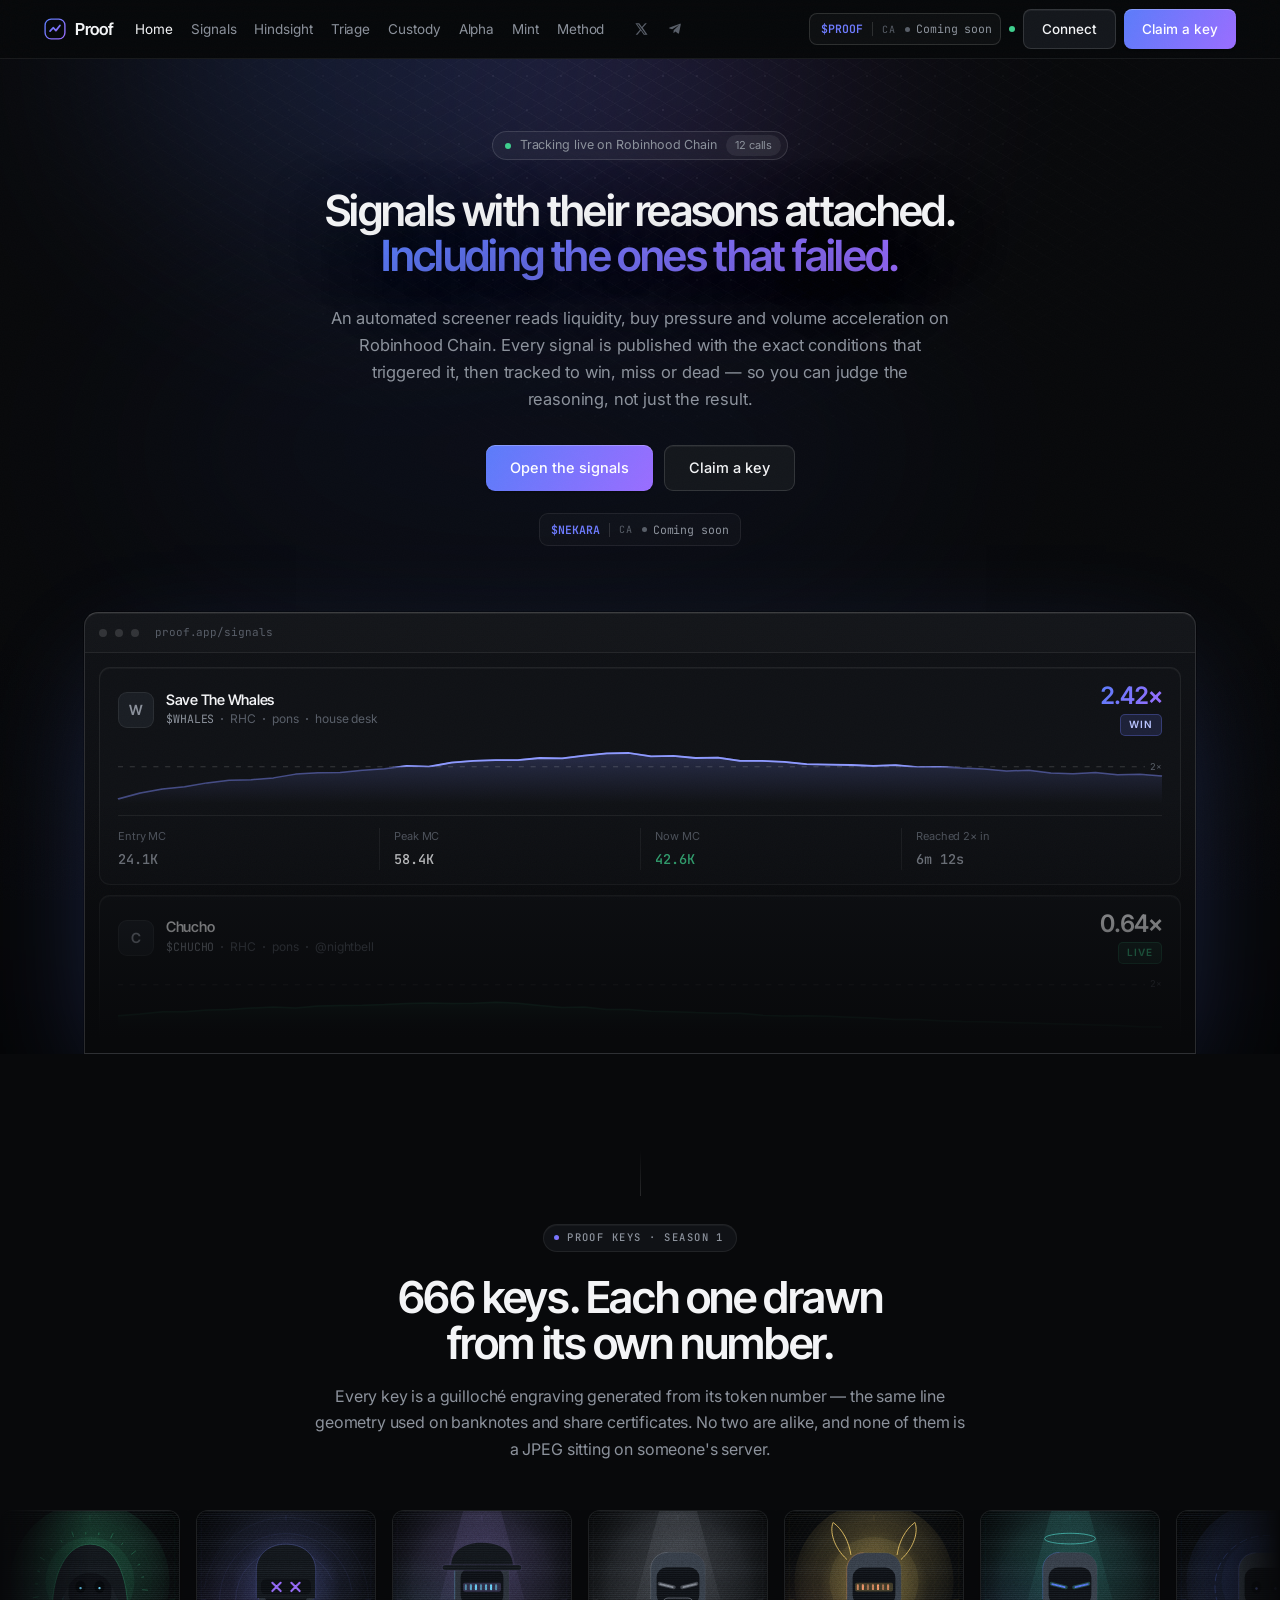
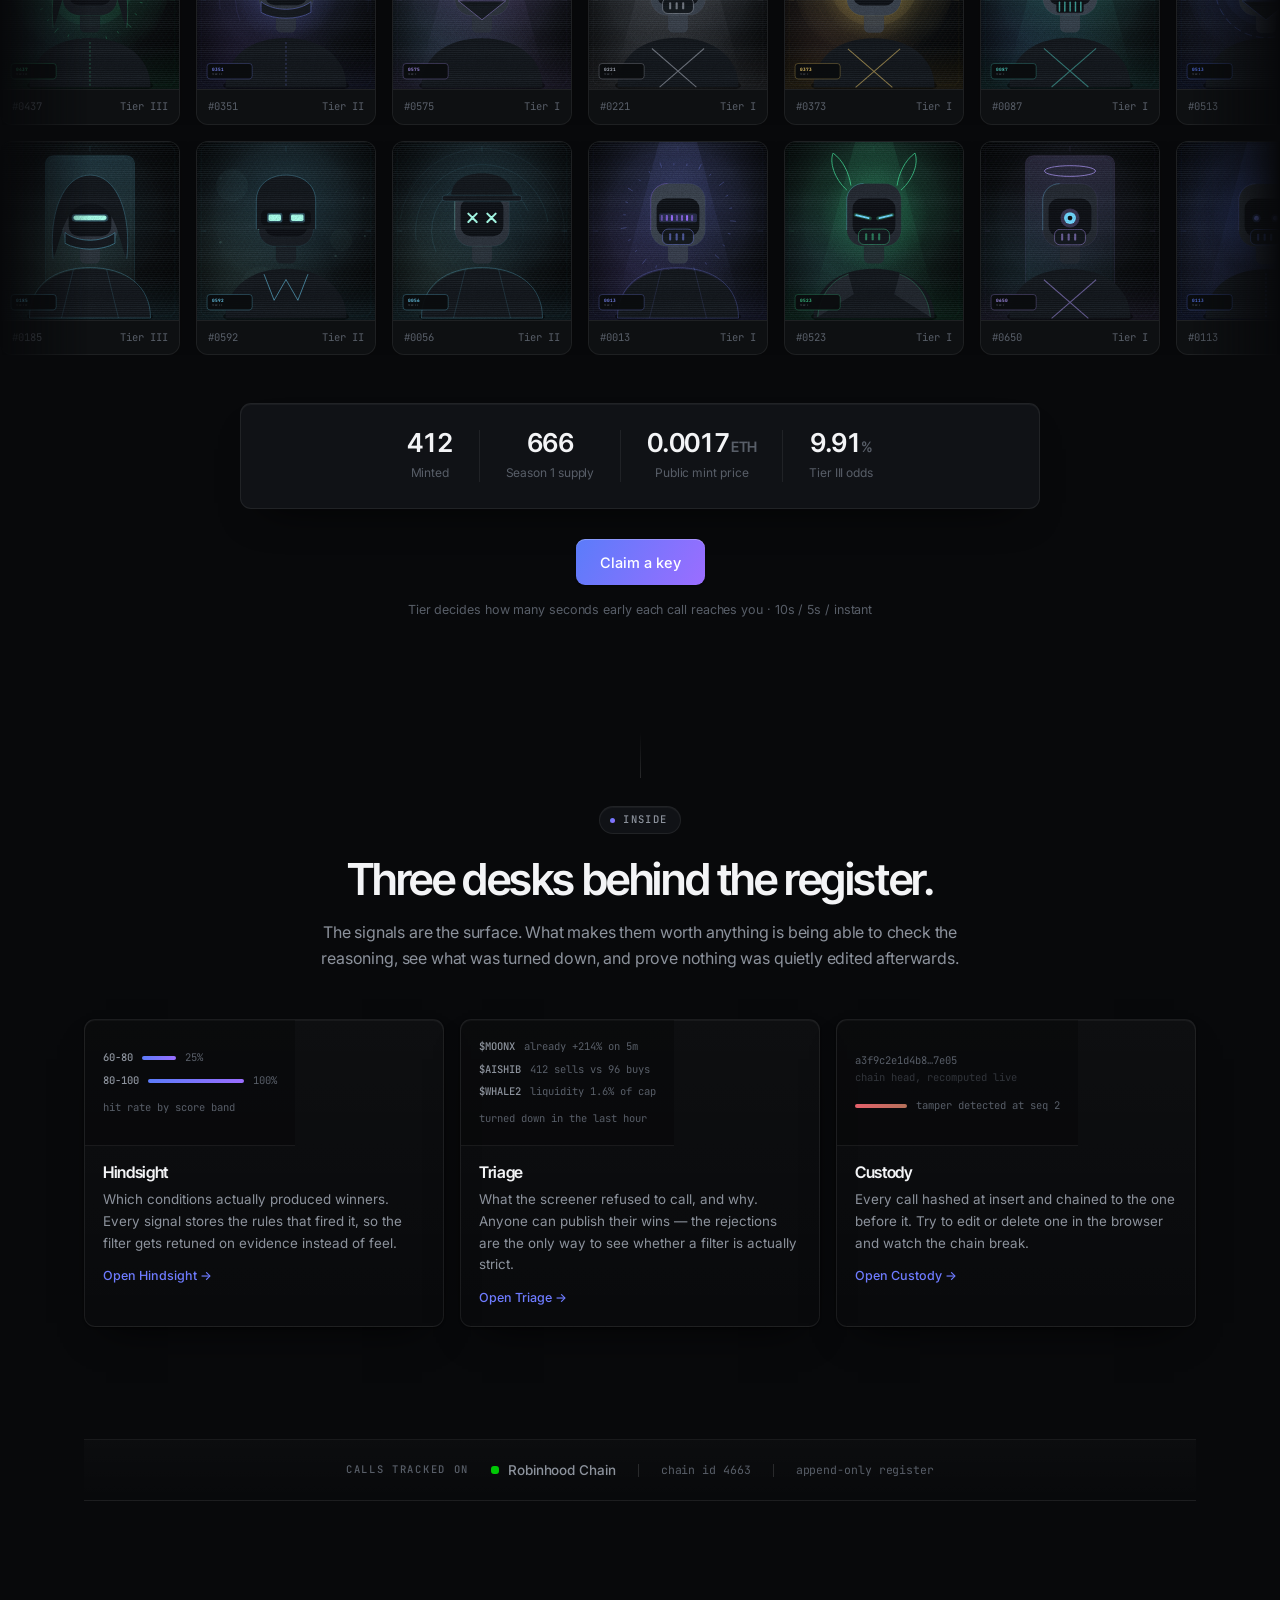
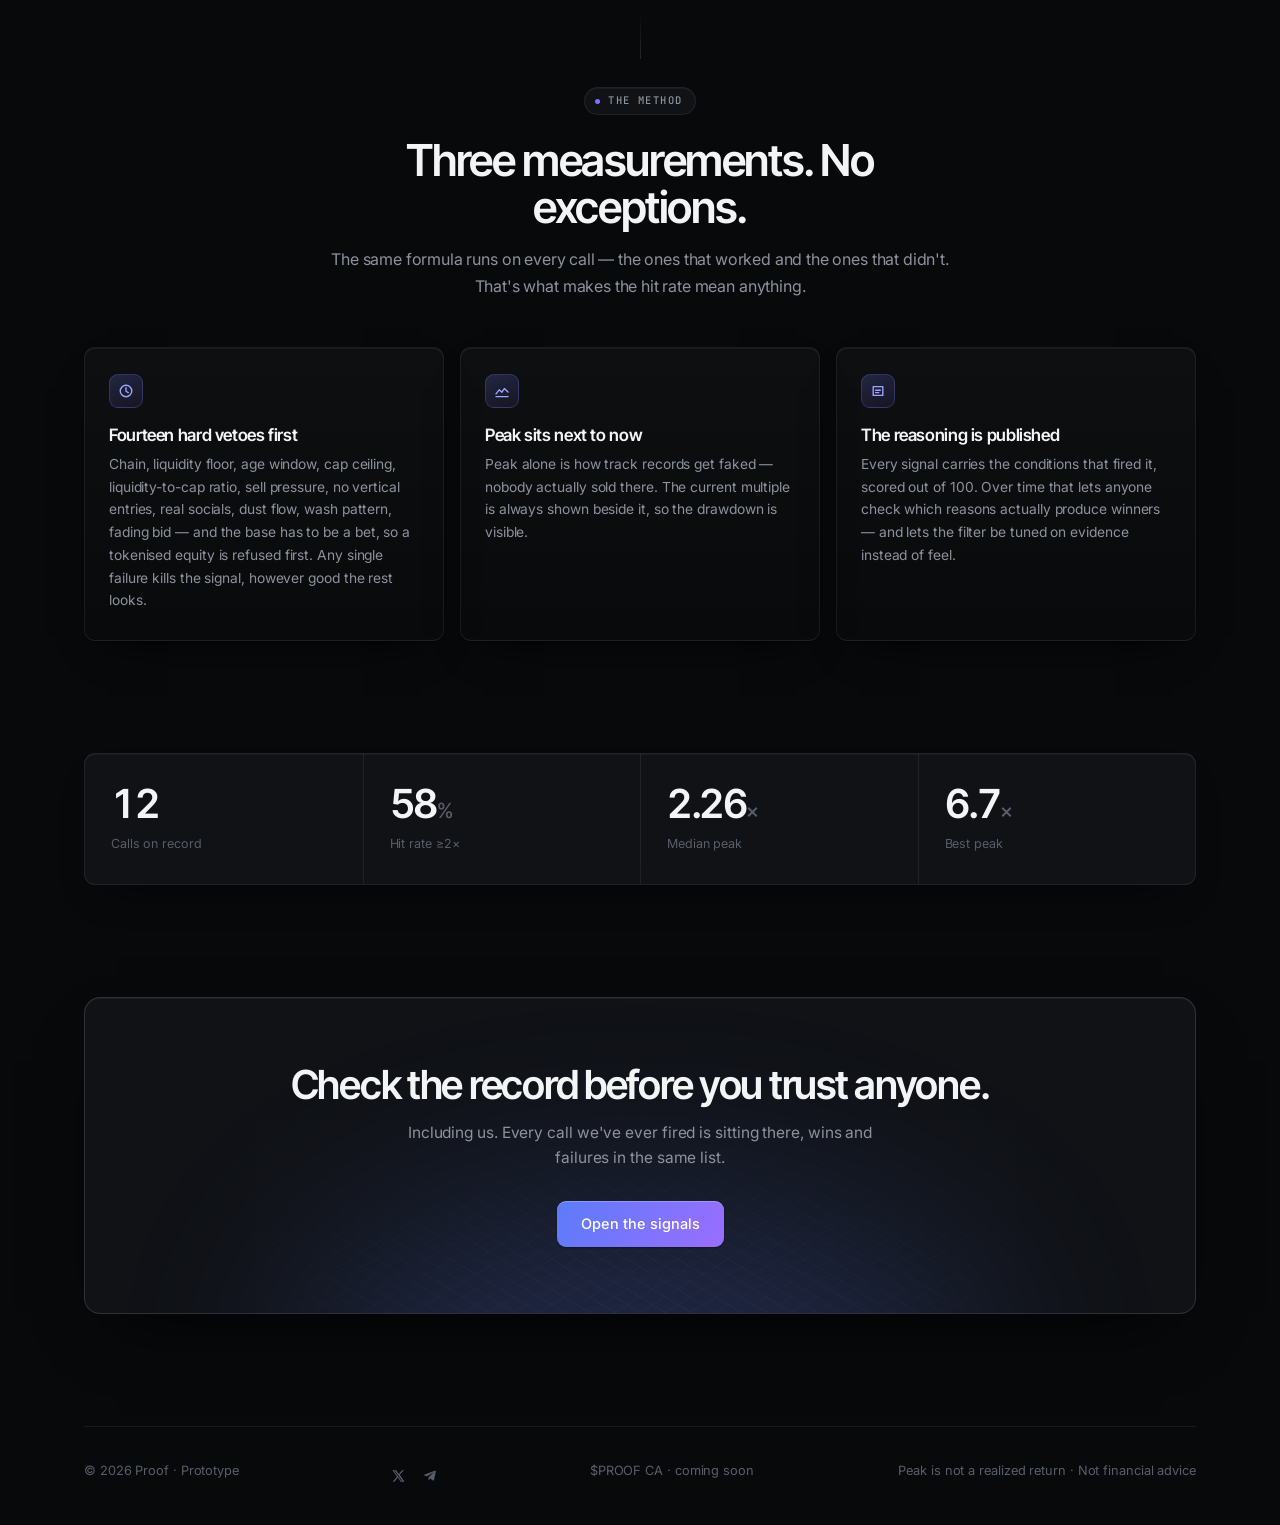
==== commit 9bbd4580: "Site: the contract chip on the landing page too Under the two buttons rather than beside them — it i" ====
--- a/prototype/proof.html
+++ b/prototype/proof.html
@@ -115,6 +115,12 @@
   text-wrap:balance;text-shadow:0 18px 60px rgba(0,0,0,.7)}
 .hero-sub{font-size:16.5px;color:var(--tx-2);line-height:1.64;max-width:62ch;margin:0 auto;letter-spacing:-.01em}
 .hero-cta{display:flex;gap:11px;margin-top:32px;flex-wrap:wrap;justify-content:center}
+/* The contract, under the buttons rather than beside them: it is what a reader
+   copies after deciding, not one of the two things they came to decide between.
+   Same parts as the header bar, so there is one chip and not two designs. */
+.hero-ca{display:inline-flex;align-items:center;gap:9px;margin-top:22px;
+  border:1px solid var(--border);border-radius:9px;padding:7px 11px;
+  background:rgba(255,255,255,.025)}
 
 .preview{position:relative;z-index:2;margin-top:66px;
   border:1px solid var(--border-hi);border-top-color:rgba(255,255,255,.2);border-radius:14px 14px 0 0;
@@ -599,13 +605,13 @@
 /* contract bar + socials */
 .cabar{display:flex;align-items:center;gap:9px;border:1px solid var(--border-hi);border-radius:8px;
   padding:6px 8px 6px 11px;background:rgba(255,255,255,.03);font-size:12px}
-.cabar .tk{font-family:var(--mono);font-size:11.5px;color:var(--accent);font-weight:600}
-.cabar .sep{width:1px;height:14px;background:var(--border-hi)}
-.cabar .lbl{font-family:var(--mono);font-size:10px;letter-spacing:.1em;color:var(--tx-3)}
-.cabar .val{font-family:var(--mono);font-size:11.5px;color:var(--tx-2)}
-.cabar .soon{display:inline-flex;align-items:center;gap:6px}
-.cabar .soon i{width:5px;height:5px;border-radius:50%;background:var(--tx-3);display:block;
-  animation:pulse 2.4s infinite;flex-shrink:0}
+.cabar .tk,.hero-ca .tk{font-family:var(--mono);font-size:11.5px;color:var(--accent);font-weight:600}
+.cabar .sep,.hero-ca .sep{width:1px;height:14px;background:var(--border-hi)}
+.cabar .lbl,.hero-ca .lbl{font-family:var(--mono);font-size:10px;letter-spacing:.1em;color:var(--tx-3)}
+.cabar .val,.hero-ca .val{font-family:var(--mono);font-size:11.5px;color:var(--tx-2)}
+.cabar .soon,.hero-ca .soon{display:inline-flex;align-items:center;gap:6px}
+.cabar .soon i,.hero-ca .soon i{width:5px;height:5px;border-radius:50%;background:var(--tx-3);
+  display:block;animation:pulse 2.4s infinite;flex-shrink:0}
 .soc{display:flex;gap:4px}
 .soc a{width:30px;height:30px;border-radius:7px;display:grid;place-items:center;color:var(--tx-3);
   border:1px solid transparent;transition:.16s}
@@ -841,6 +847,11 @@
         <div class="hero-cta">
           <button class="btn btn-p btn-lg" data-v="reg">Open the signals</button>
           <button class="btn btn-s btn-lg" data-v="mint">Claim a key</button>
+        </div>
+        <div class="hero-ca">
+          <span class="tk">$NEKARA</span><span class="sep"></span>
+          <span class="lbl">CA</span>
+          <span class="val soon"><i></i>Coming soon</span>
         </div>
       </div>
     </div>
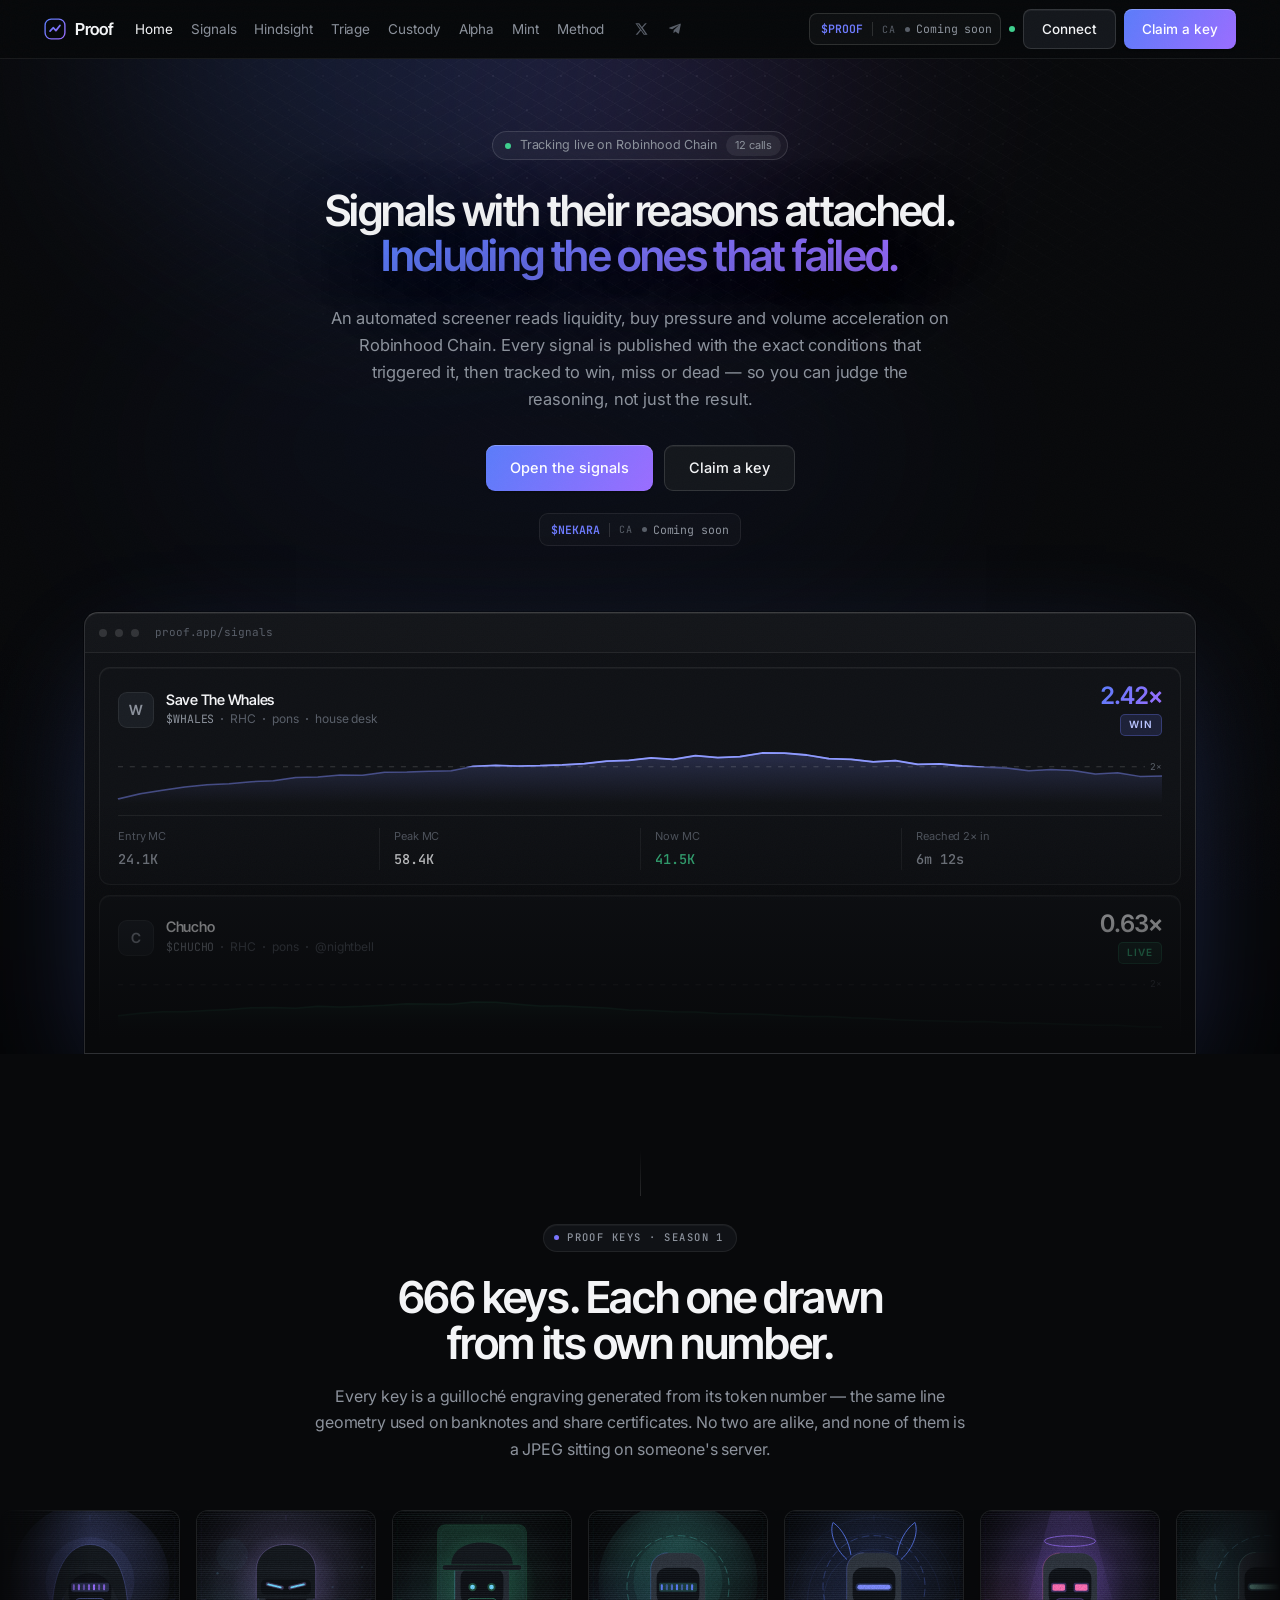
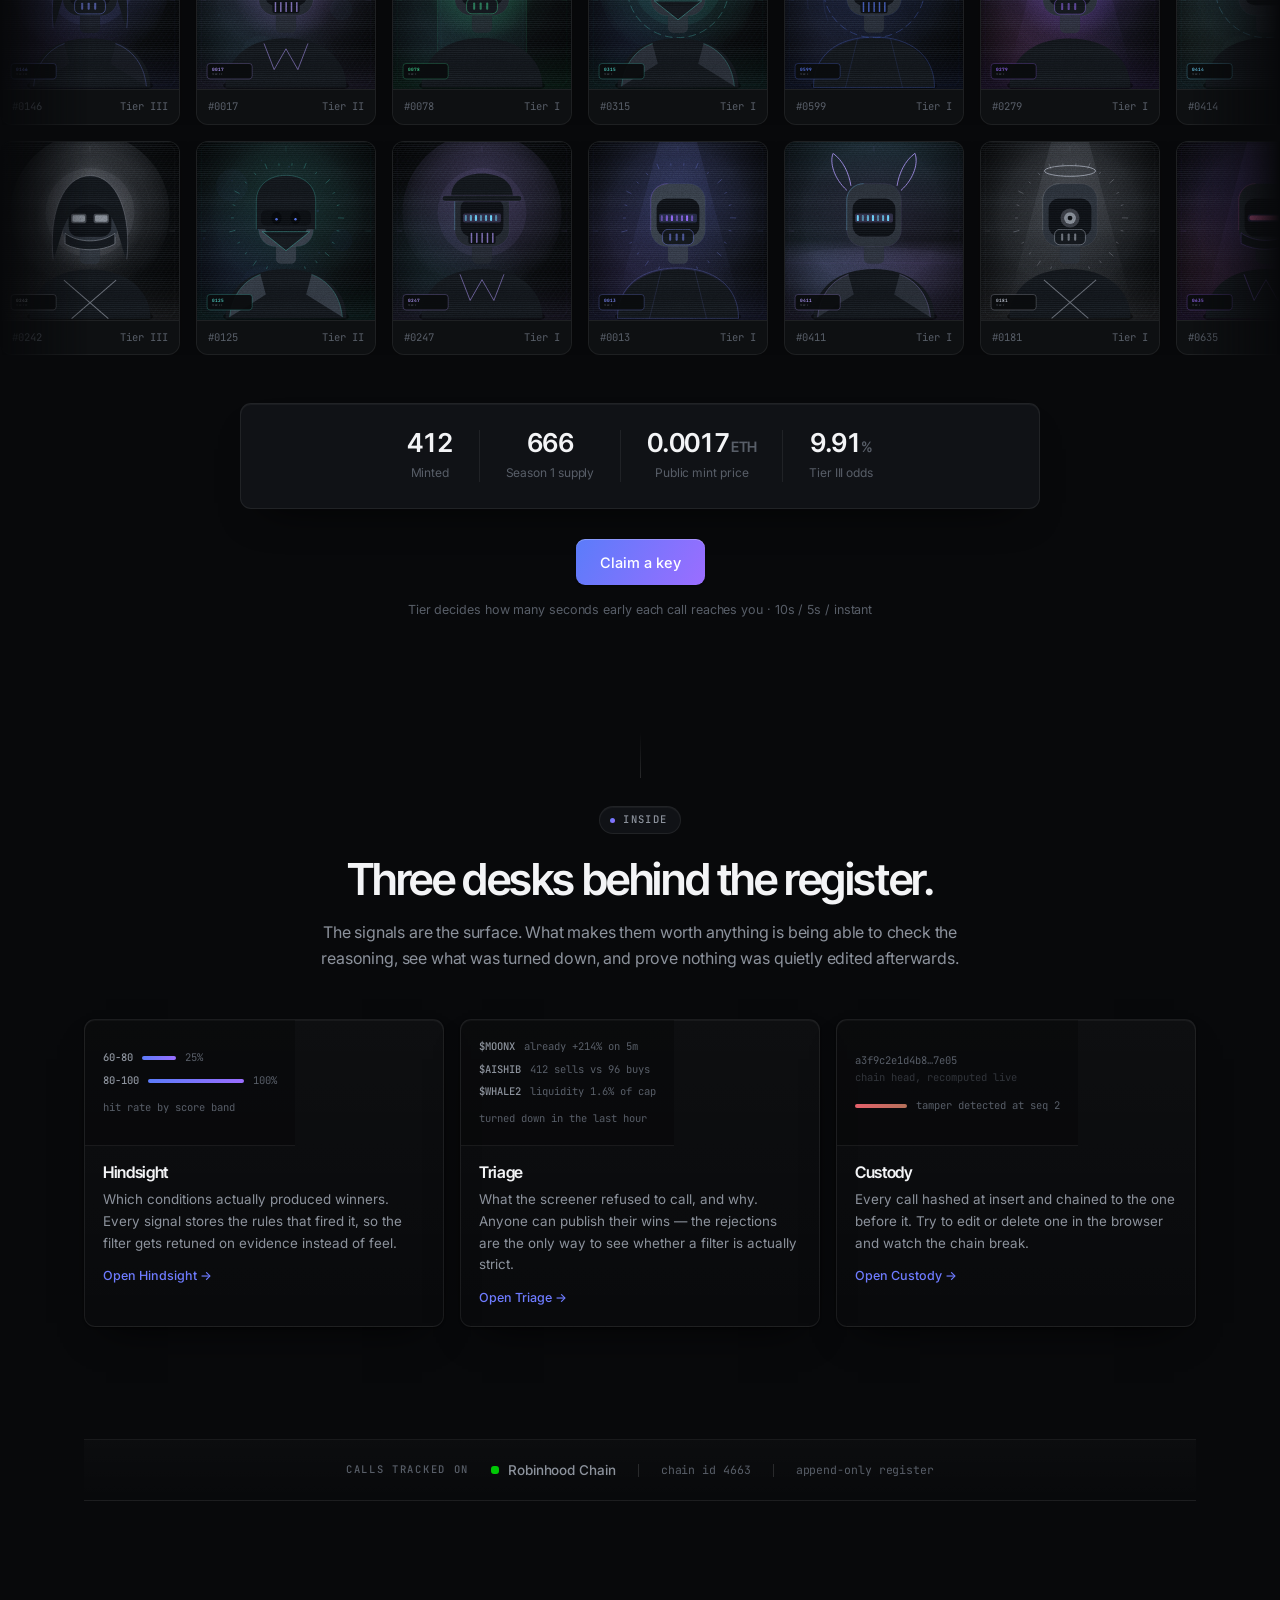
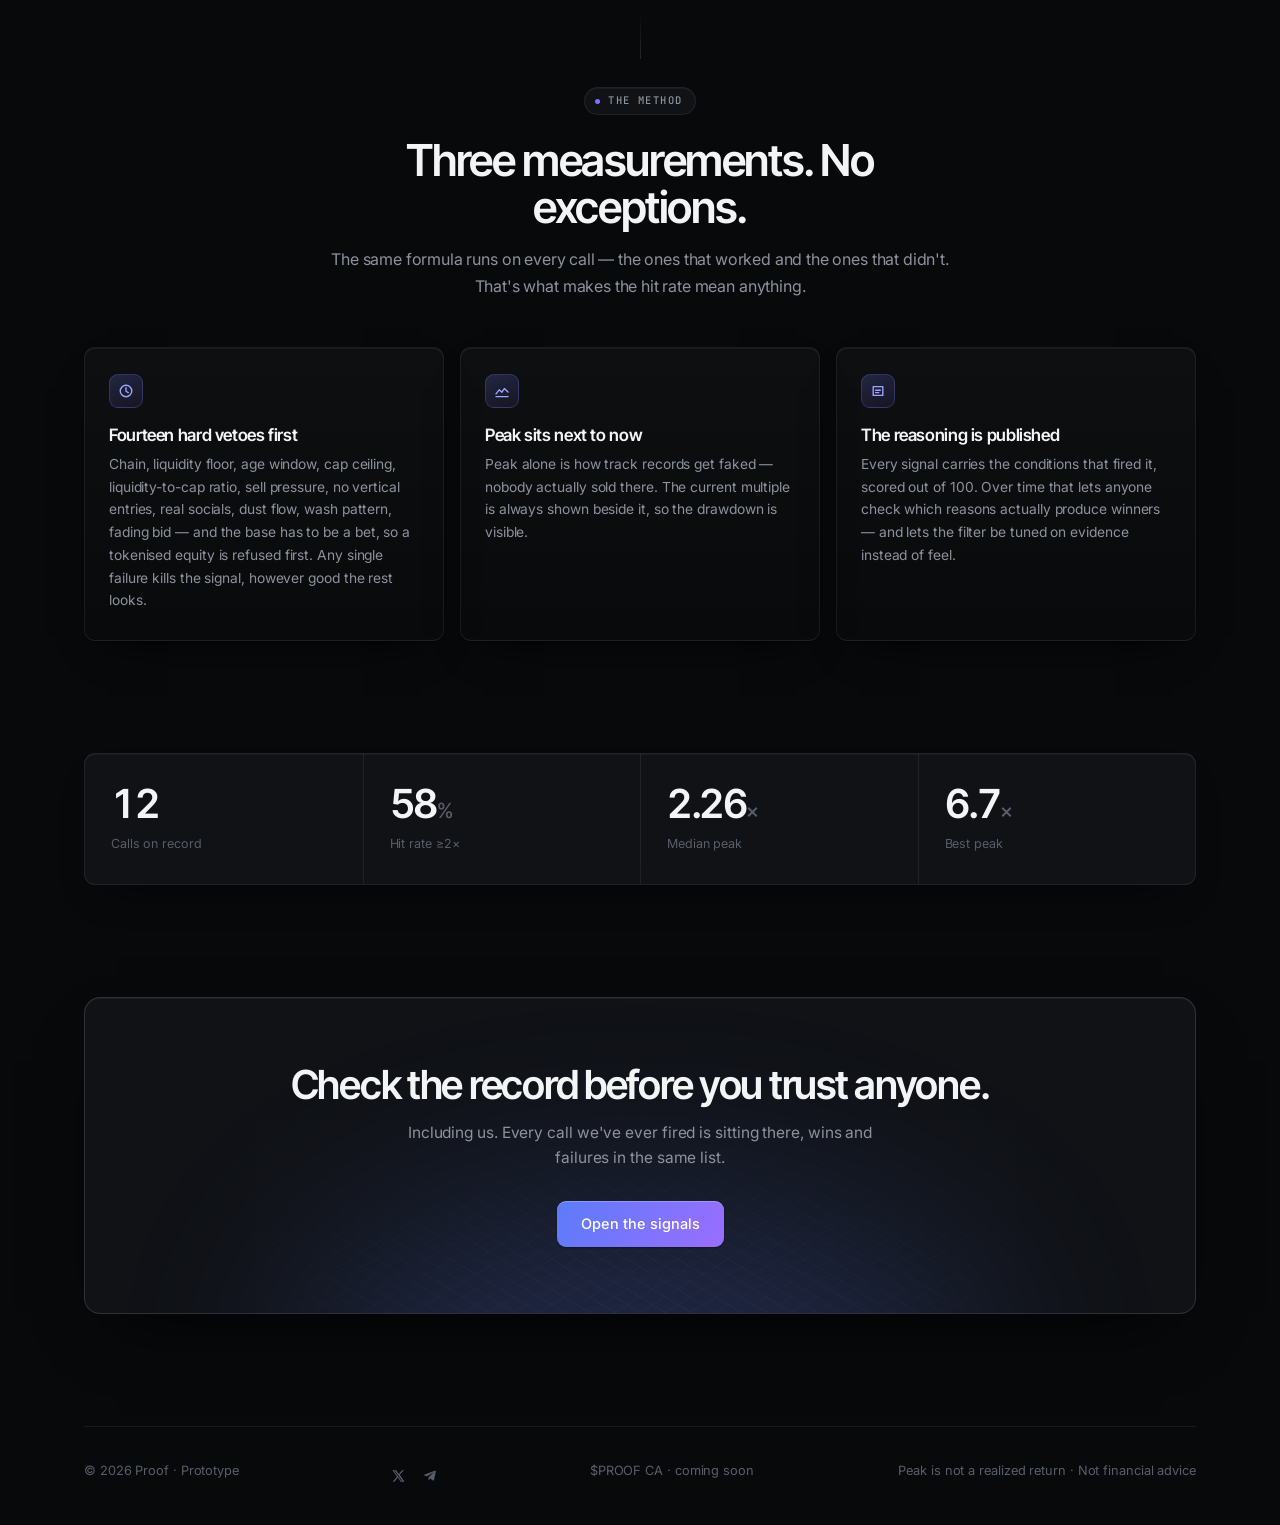
==== commit 783ca8bd: "API: it says what it is, and the description is derived from the routes Eighteen routes already work" ====
--- a/prototype/proof.html
+++ b/prototype/proof.html
@@ -118,6 +118,10 @@
 /* The contract, under the buttons rather than beside them: it is what a reader
    copies after deciding, not one of the two things they came to decide between.
    Same parts as the header bar, so there is one chip and not two designs. */
+/* Three lines somebody pastes into a terminal, so they read as a terminal. */
+.apiex{background:var(--bg-2);border:1px solid var(--border);border-radius:9px;
+  padding:13px 15px;font-size:12px;line-height:1.9;color:var(--tx-2);overflow-x:auto;
+  margin:14px 0 4px;white-space:pre}
 .hero-ca{display:inline-flex;align-items:center;gap:9px;margin-top:22px;
   border:1px solid var(--border);border-radius:9px;padding:7px 11px;
   background:rgba(255,255,255,.025)}
@@ -1167,6 +1171,14 @@
       <tbody id="vAnchors"></tbody></table>
       <button class="btn btn-s btn-full" style="margin-top:16px" id="vCsv">Download full register as CSV</button>
     </div>
+    <div class="box" style="grid-column:1/-1">
+      <h3>The API</h3>
+      <p class="sub">A record only you can read is a claim. Every figure on this site comes from routes anyone can call, open to any origin and needing no key. <code class="mono">/api</code> lists all of them, with their parameters and what each returns.</p>
+      <pre class="apiex mono">curl https://nekara.xyz/api
+curl "https://nekara.xyz/api/register?verdict=miss&amp;limit=20"
+curl https://nekara.xyz/api/verify</pre>
+      <p class="sub">Two things worth knowing before you trust a timestamp. An anonymous caller is on the public leg, which is the slowest tier — calls fired more recently than that are not in the response at all, rather than present and marked, and <code class="mono">/api</code> reports the delay actually in force. And every filter on <code class="mono">/api/register</code> narrows what comes back without touching <code class="mono">/api/stats</code>: the published rates stay over the whole register, misses included.</p>
+    </div>
   </div>
 </div></div>
 
